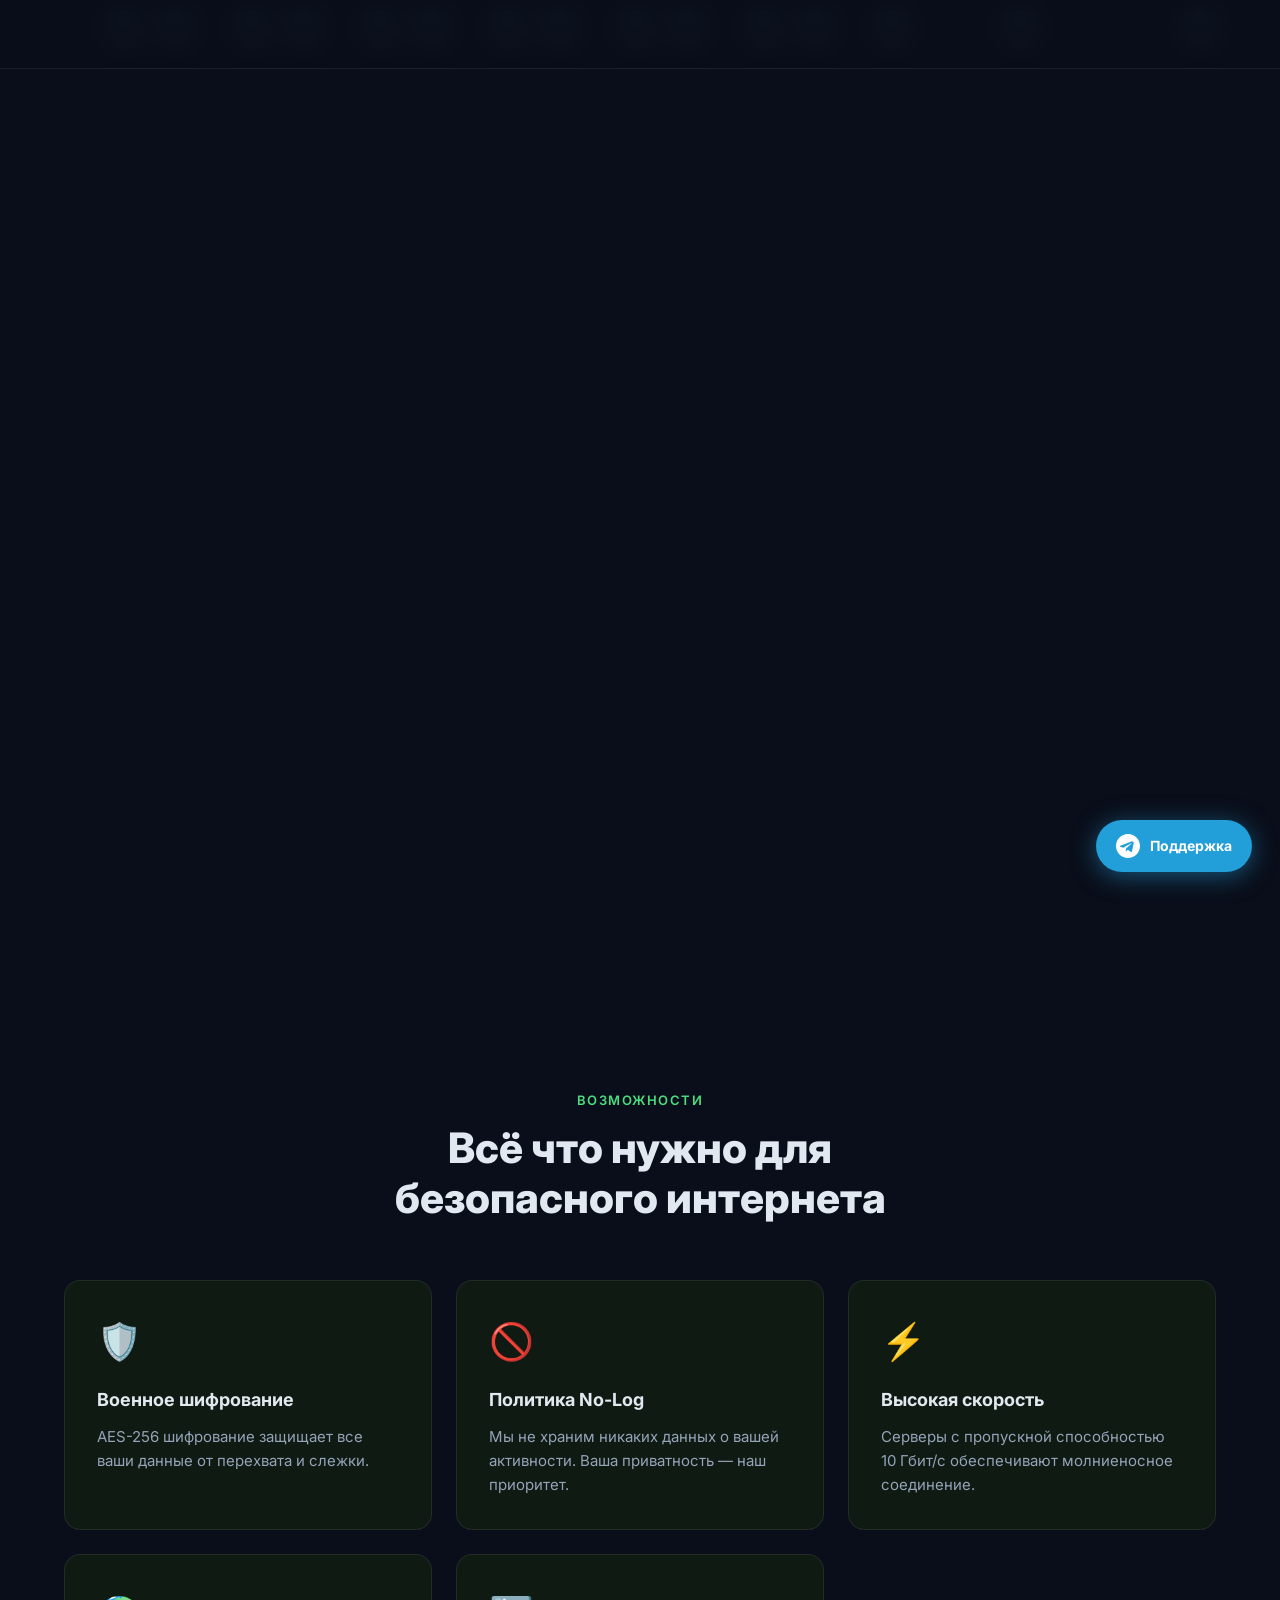
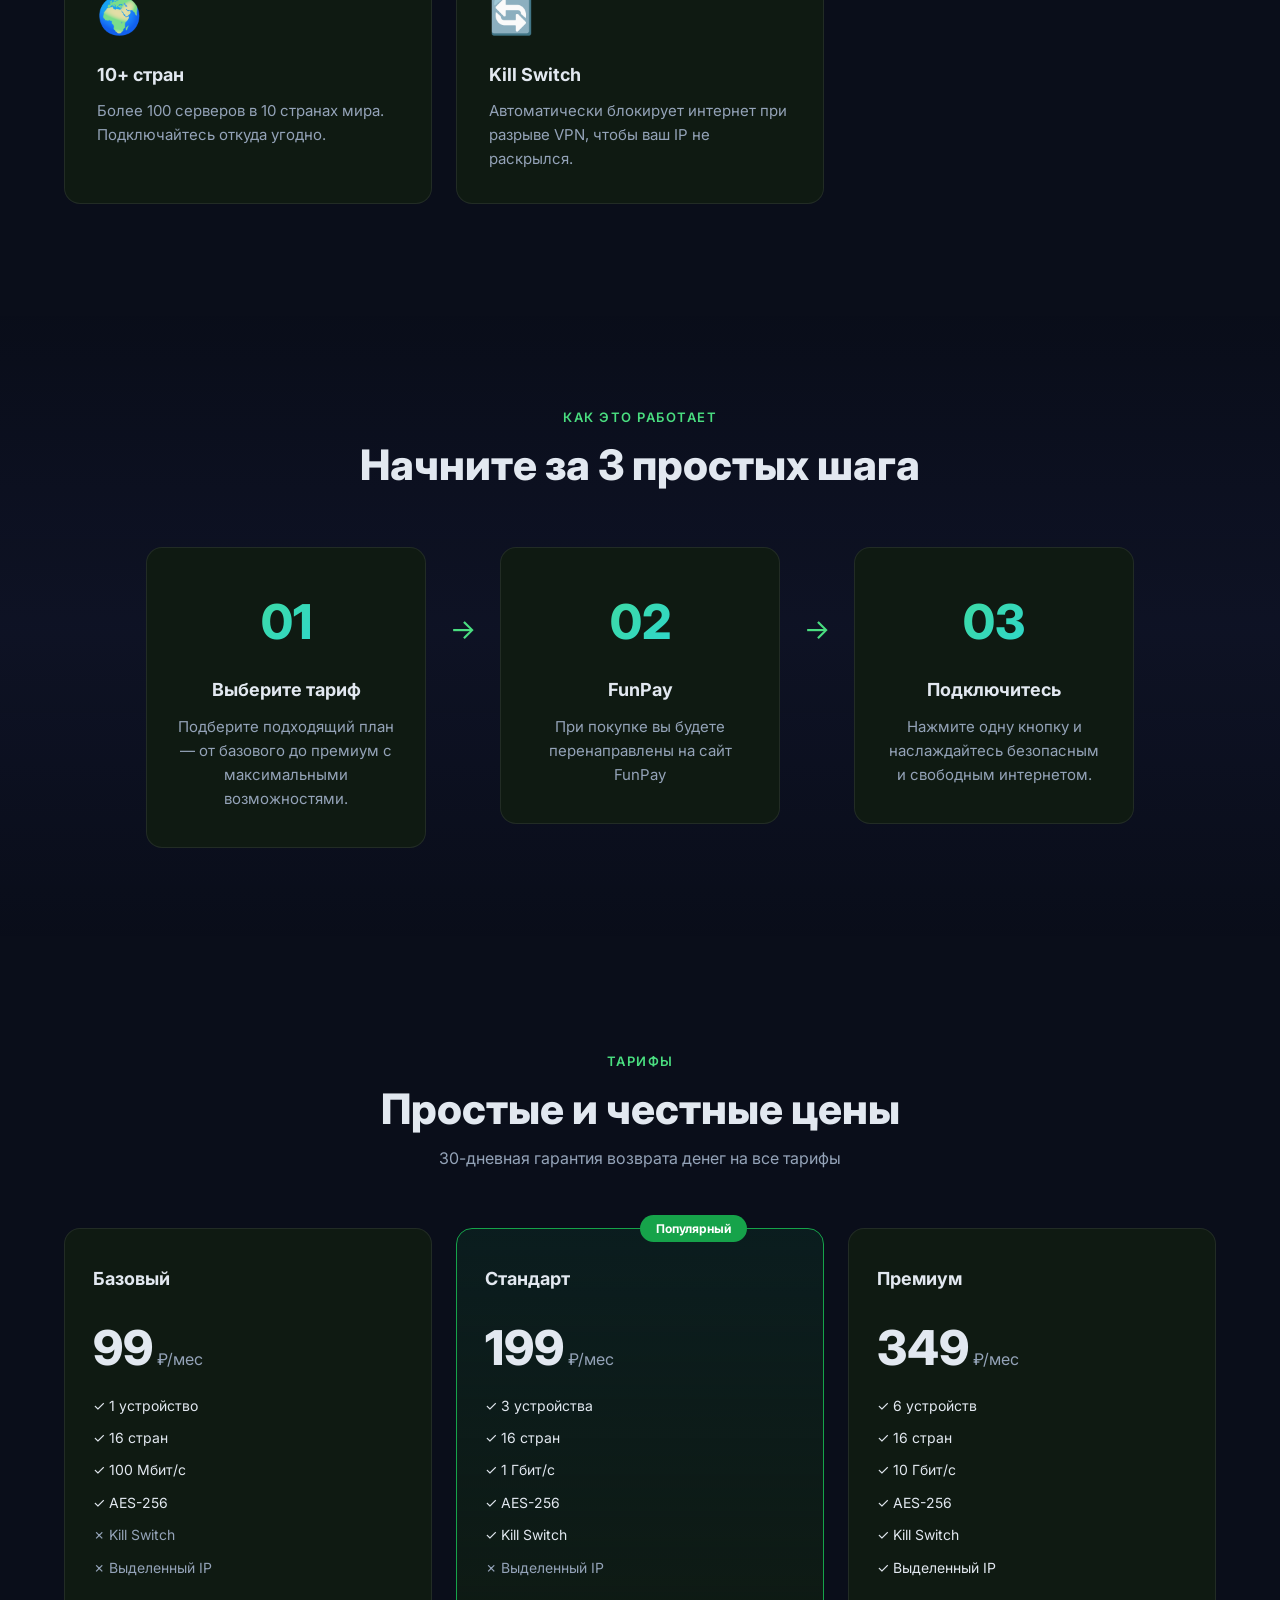
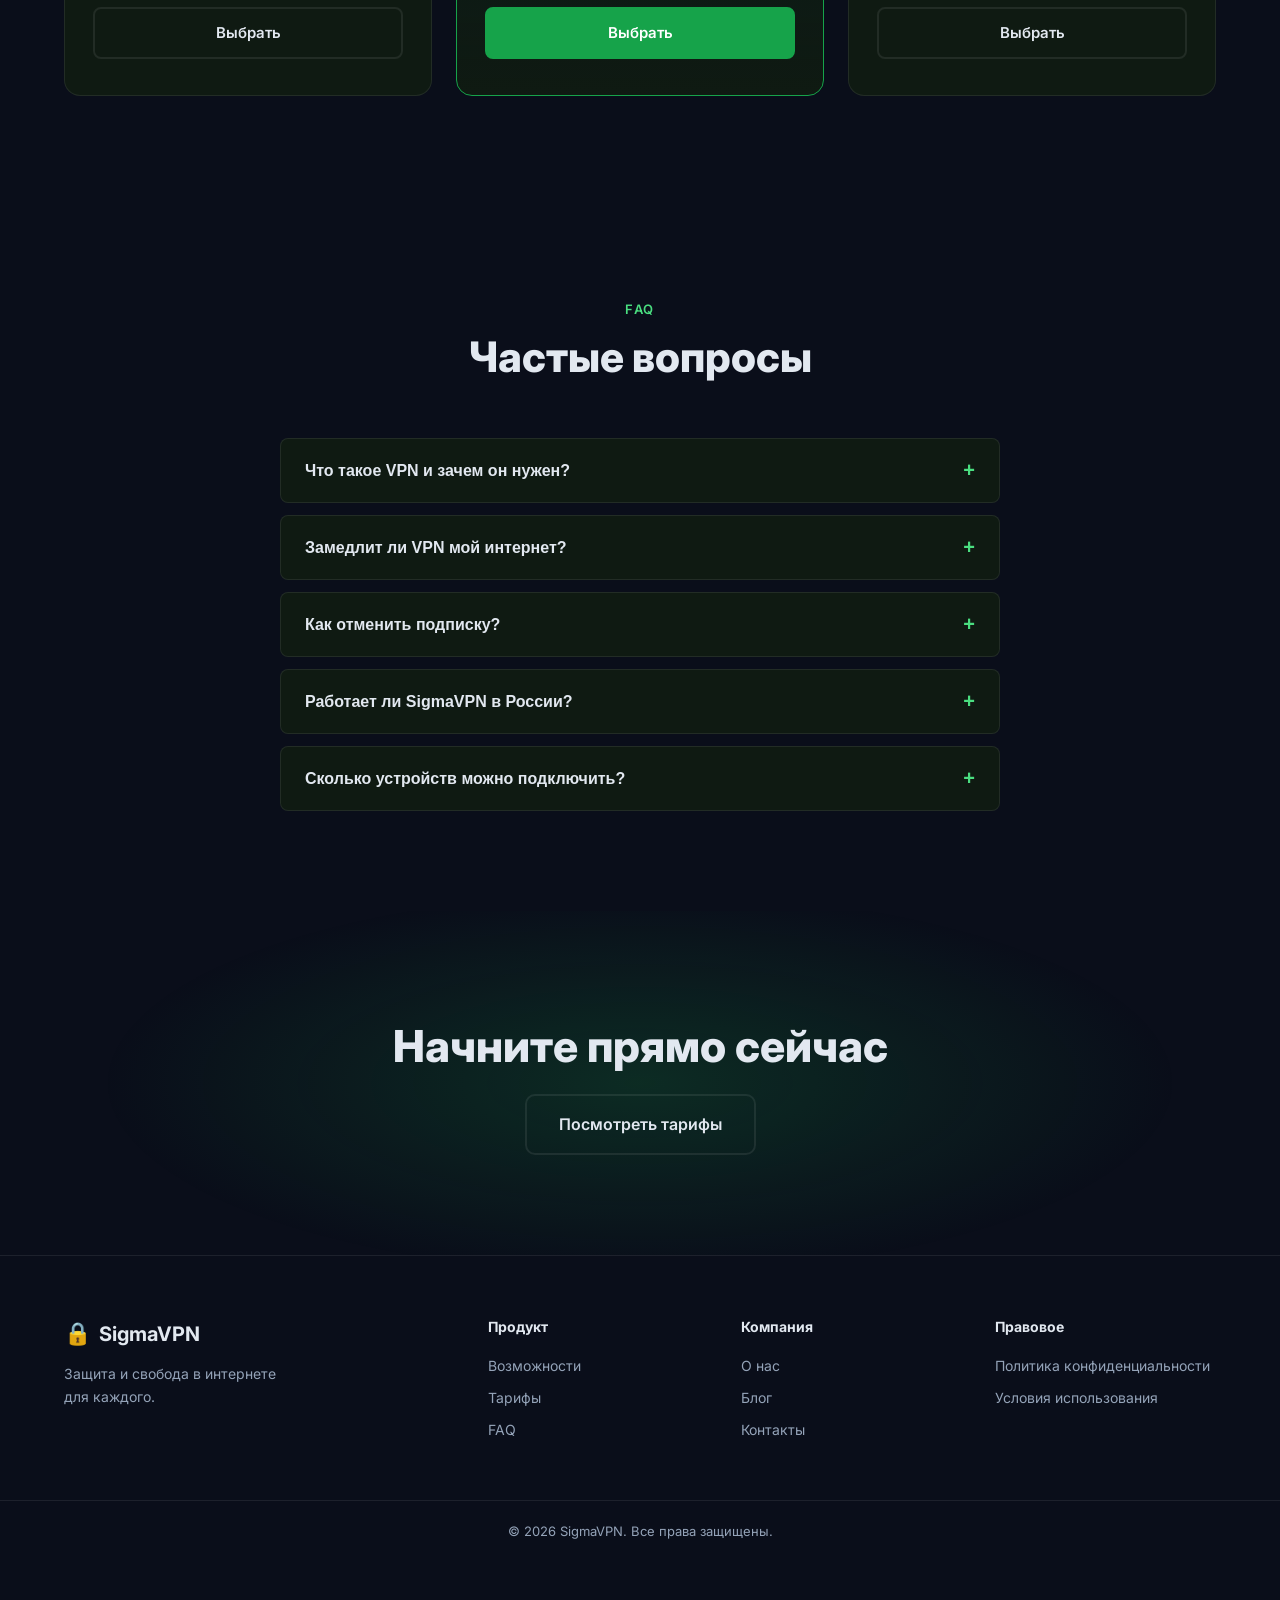
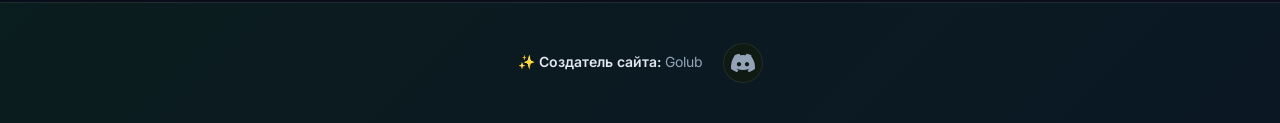
==== index.html @ 8037a734 "Initial commit with all files" ====
<!DOCTYPE html>
<html lang="ru">
<head>
  <meta charset="UTF-8" />
  <meta name="viewport" content="width=device-width, initial-scale=1.0" />
  <title>SigmaVPN — Защита и свобода в интернете</title>
  <link rel="stylesheet" href="style.css" />
  <link rel="preconnect" href="https://fonts.googleapis.com" />
  <link href="https://fonts.googleapis.com/css2?family=Inter:wght@400;500;600;700;800&display=swap" rel="stylesheet" />
</head>
<body>

  <!-- LOADING SCREEN -->
  <div class="loading-screen" id="loadingScreen">
    <div class="loading-container">
      <div class="loading-logo">🔒</div>
      <h1 class="loading-title">SigmaVPN</h1>
      <div class="loading-bar">
        <div class="loading-progress"></div>
      </div>
      <p class="loading-text">Загрузка...</p>
    </div>
  </div>

  <!-- ANIMATED SHIELD BACKGROUND -->
  <div class="shields-container">
    <div class="shield">🛡️</div>
    <div class="shield">🛡️</div>
    <div class="shield">🛡️</div>
    <div class="shield">🛡️</div>
    <div class="shield">🛡️</div>
    <div class="shield">🛡️</div>
    <div class="shield">🛡️</div>
    <div class="shield">🛡️</div>
    <div class="shield">🛡️</div>
    <div class="shield">🛡️</div>
    <div class="shield">🛡️</div>
    <div class="shield">🛡️</div>
    <div class="shield">🛡️</div>
    <div class="shield">🛡️</div>
    <div class="shield">🛡️</div>
  </div>

  <!-- HEADER -->
  <header class="header">
    <div class="container header__inner">
      <a href="index.html" class="logo">
        <span class="logo__icon">🔒</span>
        <span class="logo__text">SigmaVPN</span>
      </a>
      <nav class="nav">
        <a href="#features">Возможности</a>
        <a href="#pricing">Тарифы</a>
        <a href="#faq">FAQ</a>
      </nav>
      <div class="header__actions">
      </div>
      <button class="burger" id="burger" aria-label="Меню">
        <span></span><span></span><span></span>
      </button>
    </div>
    <div class="mobile-menu" id="mobileMenu">
      <a href="#features">Возможности</a>
      <a href="#pricing">Тарифы</a>
      <a href="#faq">FAQ</a>
    </div>
  </header>

  <!-- HERO -->
  <section class="hero">
    <div class="container hero__inner">
      <div class="hero__content">
        <div class="hero__badge">⚡ Скорость до 10 Гбит/с</div>
        <h1 class="hero__title">Полная свобода<br/>и <span class="gradient-text">анонимность</span><br/>в интернете<br/>и обход белых списков</h1>
        <p class="hero__desc">Защитите своё соединение, обходите блокировки и сохраняйте конфиденциальность с SigmaVPN. Без логов. Без ограничений.</p>
        <div class="hero__actions">
          <a href="pricing.html" class="btn btn--primary btn--lg">Начать за 99 ₽/мес</a>
          <a href="#features" class="btn btn--outline btn--lg">Узнать больше</a>
        </div>
        <div class="hero__trust">
          <div class="trust-item"><span class="trust-num">1000+</span><span class="trust-label">Пользователей</span></div>
          <div class="trust-divider"></div>
          <div class="trust-item"><span class="trust-num">10+</span><span class="trust-label">Стран</span></div>
          <div class="trust-divider"></div>
          <div class="trust-item"><span class="trust-num">99.9%</span><span class="trust-label">Uptime</span></div>
        </div>
      </div>
      <div class="hero__visual">
        <div class="globe-wrap">
          <div class="globe">
            <div class="globe__ring globe__ring--1"></div>
            <div class="globe__ring globe__ring--2"></div>
            <div class="globe__ring globe__ring--3"></div>
            <div class="globe__core">
              <span>🌍</span>
            </div>
            <div class="globe__dot" style="--a:20deg;--r:120px">🇩🇪</div>
            <div class="globe__dot" style="--a:80deg;--r:130px">🇺🇸</div>
            <div class="globe__dot" style="--a:150deg;--r:115px">🇯🇵</div>
            <div class="globe__dot" style="--a:230deg;--r:125px">🇬🇧</div>
            <div class="globe__dot" style="--a:300deg;--r:118px">🇳🇱</div>
          </div>
        </div>
      </div>
    </div>
  </section>

  <!-- FEATURES -->
  <section class="features" id="features">
    <div class="container">
      <div class="section-header">
        <p class="section-tag">Возможности</p>
        <h2 class="section-title">Всё что нужно для<br/>безопасного интернета</h2>
      </div>
      <div class="features__grid">
        <div class="feature-card">
          <div class="feature-card__icon">🛡️</div>
          <h3>Военное шифрование</h3>
          <p>AES-256 шифрование защищает все ваши данные от перехвата и слежки.</p>
        </div>
        <div class="feature-card">
          <div class="feature-card__icon">🚫</div>
          <h3>Политика No-Log</h3>
          <p>Мы не храним никаких данных о вашей активности. Ваша приватность — наш приоритет.</p>
        </div>
        <div class="feature-card">
          <div class="feature-card__icon">⚡</div>
          <h3>Высокая скорость</h3>
          <p>Серверы с пропускной способностью 10 Гбит/с обеспечивают молниеносное соединение.</p>
        </div>
        <div class="feature-card">
          <div class="feature-card__icon">🌍</div>
          <h3>10+ стран</h3>
          <p>Более 100 серверов в 10 странах мира. Подключайтесь откуда угодно.</p>
        </div>
        <div class="feature-card">
          <div class="feature-card__icon">🔄</div>
          <h3>Kill Switch</h3>
          <p>Автоматически блокирует интернет при разрыве VPN, чтобы ваш IP не раскрылся.</p>
        </div>
      </div>
    </div>
  </section>

  <!-- HOW IT WORKS -->
  <section class="how">
    <div class="container">
      <div class="section-header">
        <p class="section-tag">Как это работает</p>
        <h2 class="section-title">Начните за 3 простых шага</h2>
      </div>
      <div class="how__steps">
        <div class="how__step">
          <div class="how__step-num">01</div>
          <h3>Выберите тариф</h3>
          <p>Подберите подходящий план — от базового до премиум с максимальными возможностями.</p>
        </div>
        <div class="how__arrow">→</div>
        <div class="how__step">
          <div class="how__step-num">02</div>
          <h3>FunPay</h3>
          <p>При покупке вы будете перенаправлены на сайт FunPay</p>
        </div>
        <div class="how__arrow">→</div>
        <div class="how__step">
          <div class="how__step-num">03</div>
          <h3>Подключитесь</h3>
          <p>Нажмите одну кнопку и наслаждайтесь безопасным и свободным интернетом.</p>
        </div>
      </div>
    </div>
  </section>

  <!-- PRICING PREVIEW -->
  <section class="pricing-preview" id="pricing">
    <div class="container">
      <div class="section-header">
        <p class="section-tag">Тарифы</p>
        <h2 class="section-title">Простые и честные цены</h2>
        <p class="section-desc">30-дневная гарантия возврата денег на все тарифы</p>
      </div>
      <div class="plans">
        <div class="plan-card">
          <div class="plan-card__name">Базовый</div>
          <div class="plan-card__price"><span class="price-num">99</span><span class="price-cur">₽/мес</span></div>
          <ul class="plan-card__features">
            <li>✓ 1 устройство</li>
            <li>✓ 16 стран</li>
            <li>✓ 100 Мбит/с</li>
            <li>✓ AES-256</li>
            <li class="disabled">✗ Kill Switch</li>
            <li class="disabled">✗ Выделенный IP</li>
          </ul>
          <a href="pricing.html" class="btn btn--outline btn--full">Выбрать</a>
        </div>
        <div class="plan-card plan-card--popular">
          <div class="plan-card__badge">Популярный</div>
          <div class="plan-card__name">Стандарт</div>
          <div class="plan-card__price"><span class="price-num">199</span><span class="price-cur">₽/мес</span></div>
          <ul class="plan-card__features">
            <li>✓ 3 устройства</li>
            <li>✓ 16 стран</li>
            <li>✓ 1 Гбит/с</li>
            <li>✓ AES-256</li>
            <li>✓ Kill Switch</li>
            <li class="disabled">✗ Выделенный IP</li>
          </ul>
          <a href="pricing.html" class="btn btn--primary btn--full">Выбрать</a>
        </div>
        <div class="plan-card">
          <div class="plan-card__name">Премиум</div>
          <div class="plan-card__price"><span class="price-num">349</span><span class="price-cur">₽/мес</span></div>
          <ul class="plan-card__features">
            <li>✓ 6 устройств</li>
            <li>✓ 16 стран</li>
            <li>✓ 10 Гбит/с</li>
            <li>✓ AES-256</li>
            <li>✓ Kill Switch</li>
            <li>✓ Выделенный IP</li>
          </ul>
          <a href="pricing.html" class="btn btn--outline btn--full">Выбрать</a>
        </div>
      </div>
    </div>
  </section>

  <!-- FAQ -->
  <section class="faq" id="faq">
    <div class="container">
      <div class="section-header">
        <p class="section-tag">FAQ</p>
        <h2 class="section-title">Частые вопросы</h2>
      </div>
      <div class="faq__list">
        <div class="faq__item">
          <button class="faq__q">Что такое VPN и зачем он нужен? <span>+</span></button>
          <div class="faq__a">VPN (Virtual Private Network) шифрует ваш интернет-трафик и скрывает реальный IP-адрес, обеспечивая анонимность и защиту от слежки, а также позволяет обходить географические блокировки.</div>
        </div>
        <div class="faq__item">
          <button class="faq__q">Замедлит ли VPN мой интернет? <span>+</span></button>
          <div class="faq__a">Незначительно. Наши серверы оптимизированы для минимальной задержки. В большинстве случаев вы не заметите разницы, а в некоторых случаях скорость даже увеличивается.</div>
        </div>
        <div class="faq__item">
          <button class="faq__q">Как отменить подписку? <span>+</span></button>
          <div class="faq__a">Вы можете отменить подписку в любой момент в личном кабинете. Если вы не довольны сервисом в первые 30 дней — вернём деньги без вопросов.</div>
        </div>
        <div class="faq__item">
          <button class="faq__q">Работает ли SigmaVPN в России? <span>+</span></button>
          <div class="faq__a">Да, SigmaVPN использует технологию обфускации трафика, которая позволяет работать даже в странах с жёсткой интернет-цензурой.</div>
        </div>
        <div class="faq__item">
          <button class="faq__q">Сколько устройств можно подключить? <span>+</span></button>
          <div class="faq__a">В зависимости от тарифа: Базовый — 1 устройство, Стандарт — 3 устройства, Премиум — 6 устройств одновременно.</div>
        </div>
      </div>
    </div>
  </section>

  <!-- CTA -->
  <section class="cta">
    <div class="container cta__inner">
      <h2>Начните прямо сейчас</h2>
      <div class="cta__btns">
        <a href="pricing.html" class="btn btn--outline btn--lg">Посмотреть тарифы</a>
      </div>
    </div>
  </section>

  <!-- FOOTER -->
  <footer class="footer">
    <div class="container footer__inner">
      <div class="footer__brand">
        <a href="index.html" class="logo">
          <span class="logo__icon">🔒</span>
          <span class="logo__text">SigmaVPN</span>
        </a>
        <p>Защита и свобода в интернете для каждого.</p>
      </div>
      <div class="footer__links">
        <div class="footer__col">
          <h4>Продукт</h4>
          <a href="#features">Возможности</a>
          <a href="pricing.html">Тарифы</a>
          <a href="#faq">FAQ</a>
        </div>
        <div class="footer__col">
          <h4>Компания</h4>
          <a href="#">О нас</a>
          <a href="#">Блог</a>
          <a href="https://t.me/slogg12" target="_blank">Контакты</a>
        </div>
        <div class="footer__col">
          <h4>Правовое</h4>
          <a href="privacy-policy.html">Политика конфиденциальности</a>
          <a href="terms-of-service.html">Условия использования</a>
        </div>
      </div>
    </div>
    <div class="footer__bottom">
      <div class="container">
        <p>© 2026 SigmaVPN. Все права защищены.</p>
      </div>
    </div>
  </footer>

  <!-- CREATOR SECTION -->
  <section class="creator-section">
    <div class="container">
      <div class="creator-content">
        <div class="creator-text">
          <strong>✨ Создатель сайта:</strong> Golub
        </div>
        <div class="creator-links">
          <button id="discordProfileBtn" class="creator-link discord" title="Профиль Discord">
            <svg width="24" height="24" viewBox="0 0 24 24" fill="currentColor" xmlns="http://www.w3.org/2000/svg">
              <path d="M20.317 4.37a19.791 19.791 0 0 0-4.885-1.515.074.074 0 0 0-.079.037c-.211.375-.444.864-.607 1.25a18.27 18.27 0 0 0-5.487 0c-.163-.386-.395-.875-.607-1.25a.077.077 0 0 0-.079-.037A19.736 19.736 0 0 0 3.677 4.37a.07.07 0 0 0-.032.027C.533 9.046-.32 13.58.099 18.057a.082.082 0 0 0 .031.056 19.9 19.9 0 0 0 5.993 3.03.078.078 0 0 0 .084-.028c.462-.63.873-1.295 1.226-1.994a.076.076 0 0 0-.042-.106 13.107 13.107 0 0 1-1.872-.892.077.077 0 0 1-.008-.128 10.2 10.2 0 0 0 .372-.294.075.075 0 0 1 .078-.01c3.928 1.793 8.18 1.793 12.062 0a.075.075 0 0 1 .079.009c.12.098.246.198.373.295a.077.077 0 0 1-.006.127 12.299 12.299 0 0 1-1.873.892.076.076 0 0 0-.041.107c.359.698.77 1.364 1.225 1.994a.076.076 0 0 0 .084.028 19.839 19.839 0 0 0 6.002-3.03.077.077 0 0 0 .032-.054c.5-4.718-.838-8.812-3.549-12.54a.06.06 0 0 0-.031-.028zM8.02 15.33c-1.183 0-2.157-.965-2.157-2.156 0-1.193.964-2.157 2.157-2.157 1.193 0 2.156.964 2.156 2.157 0 1.19-.963 2.156-2.156 2.156zm7.975 0c-1.183 0-2.157-.965-2.157-2.156 0-1.193.964-2.157 2.157-2.157 1.193 0 2.156.964 2.156 2.157 0 1.19-.963 2.156-2.156 2.156z"/>
            </svg>
          </button>
          
          <!-- Discord Profile Modal -->
          <div id="discordProfileModal" class="discord-modal" style="display: none;">
            <div class="discord-modal__content">
              <div class="discord-profile">
                <div class="discord-profile__avatar">
                <img src="https://cdn.discordapp.com/avatars/854478280210776064/a_1234567890abcdef1234567890abcdef.gif" alt="Профиль Golub" class="discord-profile__avatar-img" onerror="this.src='data:image/svg+xml,%3Csvg xmlns=%22http://www.w3.org/2000/svg%22 viewBox=%220 0 200 200%22%3E%3Ccircle cx=%22100%22 cy=%22100%22 r=%22100%22 fill=%22%23333%22/%3E%3Ccircle cx=%22100%22 cy=%2270%22 r=%2235%22 fill=%22%23666%22/%3E%3Cellipse cx=%22100%22 cy=%22140%22 rx=%2250%22 ry=%2245%22 fill=%22%23666%22/%3E%3C/svg%3E'">
              </div>
                <div class="discord-profile__info">
                  <h3>Golub</h3>
                  <p class="discord-profile__username">haisewhy</p>
                  <p class="discord-profile__bio">Разработка сайтов, ботов и тд в лс</p>
                </div>
              </div>
              <div class="discord-profile__actions">
                <a href="https://discord.com/users/854478280210776064" target="_blank" rel="noopener" class="btn btn--primary btn--full">Открыть профиль</a>
              </div>
            </div>
          </div>
        </div>
      </div>
    </div>
  </section>

  <script src="main.js"></script>
  <!-- TELEGRAM SUPPORT BUTTON -->
  <a href="https://t.me/slogg12" target="_blank" rel="noopener" class="tg-support" aria-label="Техподдержка в Telegram">
    <svg width="24" height="24" viewBox="0 0 24 24" fill="none" xmlns="http://www.w3.org/2000/svg"><path d="M12 0C5.373 0 0 5.373 0 12s5.373 12 12 12 12-5.373 12-12S18.627 0 12 0zm5.894 8.221-1.97 9.28c-.145.658-.537.818-1.084.508l-3-2.21-1.447 1.394c-.16.16-.295.295-.605.295l.213-3.053 5.56-5.023c.242-.213-.054-.333-.373-.12L7.17 13.667l-2.95-.924c-.64-.203-.658-.64.136-.954l11.57-4.461c.537-.194 1.006.131.968.893z" fill="white"/></svg>
    <span>Поддержка</span>
  </a>

</body>
</html>
---- style.css ----
﻿/* ===== RESET & BASE ===== */
*, *::before, *::after { box-sizing: border-box; margin: 0; padding: 0; }
html { scroll-behavior: smooth; }
body {
  font-family: 'Inter', sans-serif;
  background: #0a0e1a;
  color: #e2e8f0;
  line-height: 1.6;
  overflow-x: hidden;
  position: relative;
}

body::before {
  content: '';
  position: fixed;
  top: 0;
  left: 0;
  width: 100%;
  height: 100%;
  pointer-events: none;
  z-index: 0;
}
a { text-decoration: none; color: inherit; }
ul { list-style: none; }
img { max-width: 100%; }

/* ===== KEY ANIMATION ===== */
@keyframes keys-float {
  0% {
    transform: translateY(100vh) rotate(0deg);
    opacity: 0;
  }
  5% {
    opacity: 0.8;
  }
  95% {
    opacity: 0.8;
  }
  100% {
    transform: translateY(-100vh) rotate(360deg);
    opacity: 0;
  }
}

/* ===== VARIABLES ===== */
:root {
  --primary: #16a34a;
  --primary-dark: #15803d;
  --primary-light: #4ade80;
  --accent: #22d3ee;
  --bg: #080f0a;
  --bg-card: #0f1a12;
  --bg-card2: #162019;
  --border: rgba(255,255,255,0.08);
  --text: #e2e8f0;
  --text-muted: #94a3b8;
  --radius: 16px;
  --radius-sm: 8px;
  --shadow: 0 4px 32px rgba(22,163,74,0.2);
}

/* ===== CONTAINER ===== */
.container { max-width: 1200px; margin: 0 auto; padding: 0 24px; position: relative; z-index: 1; }

/* ===== GRADIENT TEXT ===== */
.gradient-text {
  background: linear-gradient(135deg, var(--primary-light), var(--accent));
  -webkit-background-clip: text;
  -webkit-text-fill-color: transparent;
  background-clip: text;
}

/* ===== BUTTONS ===== */
.btn {
  display: inline-flex; align-items: center; justify-content: center;
  padding: 12px 24px; border-radius: var(--radius-sm);
  font-size: 15px; font-weight: 600; cursor: pointer;
  border: 2px solid transparent; transition: all 0.2s ease;
  white-space: nowrap;
}
.btn--primary {
  background: var(--primary); color: #fff;
  border-color: var(--primary);
}
.btn--primary:hover { background: var(--primary-dark); border-color: var(--primary-dark); transform: translateY(-1px); box-shadow: 0 8px 24px rgba(22,163,74,0.4); }
.btn--outline {
  background: transparent; color: var(--text);
  border-color: var(--border);
}
.btn--outline:hover { border-color: var(--primary); color: var(--primary); }
.btn--ghost { background: transparent; color: var(--text-muted); border-color: transparent; }
.btn--ghost:hover { color: var(--text); }
.btn--lg { padding: 16px 32px; font-size: 16px; border-radius: 10px; }
.btn--full { width: 100%; }
.btn--social {
  width: 100%; background: var(--bg-card2); border-color: var(--border);
  color: var(--text); gap: 10px; padding: 12px 20px;
}
.btn--social:hover { border-color: var(--primary); }

/* ===== HEADER ===== */
.header {
  position: sticky; top: 0; z-index: 101;
  background: rgba(10,14,26,0.85);
  backdrop-filter: blur(16px);
  border-bottom: 1px solid var(--border);
}
.header__inner {
  display: flex; align-items: center; gap: 32px;
  height: 68px;
}
.logo { display: flex; align-items: center; gap: 8px; font-weight: 700; font-size: 20px; }
.logo__icon { font-size: 22px; }
.nav { display: flex; gap: 28px; margin-left: auto; }
.nav a { color: var(--text-muted); font-size: 15px; font-weight: 500; transition: color 0.2s; }
.nav a:hover, .nav a.active { color: var(--text); }
.header__actions { display: flex; gap: 10px; }
.burger { display: none; flex-direction: column; gap: 5px; background: none; border: none; cursor: pointer; padding: 4px; }
.burger span { display: block; width: 22px; height: 2px; background: var(--text); border-radius: 2px; transition: all 0.3s; }
.mobile-menu {
  display: none; flex-direction: column; gap: 16px;
  padding: 20px 24px; border-top: 1px solid var(--border);
  background: var(--bg);
}
.mobile-menu.open { display: flex; }
.mobile-menu a { color: var(--text-muted); font-weight: 500; }

/* ===== HERO ===== */
.hero {
  padding: 100px 0 80px;
  background: radial-gradient(ellipse 80% 60% at 50% 0%, rgba(22,163,74,0.15) 0%, transparent 70%);
}
.hero__inner {
  display: grid; grid-template-columns: 1fr 1fr;
  gap: 60px; align-items: center;
}
.hero__badge {
  display: inline-flex; align-items: center; gap: 8px;
  background: rgba(22,163,74,0.15); border: 1px solid rgba(22,163,74,0.3);
  color: var(--primary-light); padding: 6px 14px; border-radius: 100px;
  font-size: 13px; font-weight: 600; margin-bottom: 24px;
}
.hero__title { 
  font-size: clamp(36px, 5vw, 58px); 
  font-weight: 800; 
  line-height: 1.1; 
  margin-bottom: 20px;
  background: #0a0a0a;
  color: #e2e8f0;
  padding: 24px 32px;
  border-radius: 16px;
  border: 3px solid var(--primary);
  box-shadow: 0 0 30px rgba(22, 163, 74, 0.3), inset 0 0 20px rgba(22, 163, 74, 0.1);
}
.hero__desc { font-size: 17px; color: var(--text-muted); max-width: 480px; margin-bottom: 36px; }
.hero__actions { display: flex; gap: 14px; flex-wrap: wrap; margin-bottom: 48px; }
.hero__trust { display: flex; align-items: center; gap: 24px; }
.trust-item { display: flex; flex-direction: column; }
.trust-num { font-size: 24px; font-weight: 800; color: var(--text); }
.trust-label { font-size: 13px; color: var(--text-muted); }
.trust-divider { width: 1px; height: 40px; background: var(--border); }

/* ===== GLOBE ===== */
.hero__visual { display: flex; justify-content: center; align-items: center; }
.globe-wrap { position: relative; width: 340px; height: 340px; }
.globe {
  position: relative; width: 100%; height: 100%;
  display: flex; align-items: center; justify-content: center;
}
.globe__ring {
  position: absolute; border-radius: 50%;
  border: 1px solid rgba(99,102,241,0.25);
  animation: spin 20s linear infinite;
}
.globe__ring--1 { width: 200px; height: 200px; animation-duration: 15s; }
.globe__ring--2 { width: 280px; height: 280px; animation-duration: 25s; animation-direction: reverse; }
.globe__ring--3 { width: 340px; height: 340px; animation-duration: 35s; border-color: rgba(34,211,238,0.15); }
.globe__core {
  width: 100px; height: 100px; border-radius: 50%;
  background: radial-gradient(circle, rgba(22,163,74,0.4), rgba(22,163,74,0.1));
  border: 2px solid rgba(22,163,74,0.5);
  display: flex; align-items: center; justify-content: center;
  font-size: 40px; z-index: 2;
  box-shadow: 0 0 40px rgba(22,163,74,0.3);
}
.globe__dot {
  position: absolute;
  transform: rotate(var(--a)) translateX(var(--r)) rotate(calc(-1 * var(--a)));
  font-size: 20px; z-index: 3;
  filter: drop-shadow(0 0 6px rgba(22,163,74,0.6));
}
@keyframes spin { from { transform: rotate(0deg); } to { transform: rotate(360deg); } }

/* ===== SECTION COMMON ===== */
.section-header { text-align: center; margin-bottom: 56px; }
.section-tag {
  display: inline-block; color: var(--primary-light);
  font-size: 13px; font-weight: 600; text-transform: uppercase;
  letter-spacing: 1.5px; margin-bottom: 12px;
}
.section-title { font-size: clamp(28px, 4vw, 42px); font-weight: 800; line-height: 1.2; }
.section-desc { color: var(--text-muted); margin-top: 12px; font-size: 16px; }

/* ===== FEATURES ===== */
.features { padding: 100px 0; }
.features__grid {
  display: grid; grid-template-columns: repeat(3, 1fr); gap: 24px;
}
.feature-card {
  background: var(--bg-card); border: 1px solid var(--border);
  border-radius: var(--radius); padding: 32px;
  transition: all 0.3s ease;
}
.feature-card:hover {
  border-color: rgba(22,163,74,0.4);
  transform: translateY(-4px);
  box-shadow: var(--shadow);
}
.feature-card__icon { font-size: 36px; margin-bottom: 16px; }
.feature-card h3 { font-size: 18px; font-weight: 700; margin-bottom: 10px; }
.feature-card p { color: var(--text-muted); font-size: 15px; }

/* ===== HOW IT WORKS ===== */
.how {
  padding: 100px 0;
  background: linear-gradient(180deg, transparent, rgba(99,102,241,0.05), transparent);
}
.how__steps {
  display: flex; align-items: flex-start; gap: 24px;
  justify-content: center;
}
.how__step {
  flex: 1; max-width: 280px; text-align: center;
  background: var(--bg-card); border: 1px solid var(--border);
  border-radius: var(--radius); padding: 36px 28px;
}
.how__step-num {
  font-size: 48px; font-weight: 800;
  background: linear-gradient(135deg, var(--primary-light), var(--accent));
  -webkit-background-clip: text; -webkit-text-fill-color: transparent;
  background-clip: text; margin-bottom: 16px;
}
.how__step h3 { font-size: 18px; font-weight: 700; margin-bottom: 10px; }
.how__step p { color: var(--text-muted); font-size: 15px; }
.how__arrow { font-size: 28px; color: var(--primary-light); margin-top: 60px; flex-shrink: 0; }

/* ===== PRICING ===== */
.pricing-preview { padding: 100px 0; }
.pricing-page { padding: 60px 0 100px; }
.plans {
  display: grid; grid-template-columns: repeat(3, 1fr);
  gap: 24px; align-items: start;
}
.plans--full { margin-bottom: 80px; }
.plan-card {
  background: var(--bg-card); border: 1px solid var(--border);
  border-radius: var(--radius); padding: 36px 28px;
  position: relative; transition: all 0.3s;
}
.plan-card:hover { border-color: rgba(22,163,74,0.4); transform: translateY(-4px); }
.plan-card--popular {
  border-color: var(--primary);
  background: linear-gradient(180deg, rgba(22,163,74,0.1), var(--bg-card));
  transform: scale(1.03);
}
.plan-card--popular:hover { transform: scale(1.03) translateY(-4px); }
.plan-card__badge {
  position: absolute; top: -14px; left: 50%; transform: translateX(-50%);
  background: var(--primary); color: #fff;
  padding: 4px 16px; border-radius: 100px; font-size: 12px; font-weight: 700;
  white-space: nowrap;
}
.plan-card__name { font-size: 18px; font-weight: 700; margin-bottom: 16px; }
.plan-card__price { display: flex; align-items: baseline; gap: 4px; margin-bottom: 8px; }
.price-num { font-size: 48px; font-weight: 800; }
.price-cur { font-size: 16px; color: var(--text-muted); }
.plan-card__billing-note { font-size: 13px; color: var(--text-muted); margin-bottom: 24px; }
.plan-card__features { display: flex; flex-direction: column; gap: 10px; margin-bottom: 28px; }
.plan-card__features li { font-size: 14px; color: var(--text); }
.plan-card__features li.disabled { color: var(--text-muted); }

/* ===== FAQ ===== */
.faq { padding: 100px 0; }
.faq__list { max-width: 720px; margin: 0 auto; display: flex; flex-direction: column; gap: 12px; }
.faq__item {
  background: var(--bg-card); border: 1px solid var(--border);
  border-radius: var(--radius-sm); overflow: hidden;
}
.faq__q {
  width: 100%; background: none; border: none; color: var(--text);
  font-size: 16px; font-weight: 600; padding: 20px 24px;
  display: flex; justify-content: space-between; align-items: center;
  cursor: pointer; text-align: left; gap: 16px;
}
.faq__q span { font-size: 20px; color: var(--primary-light); flex-shrink: 0; transition: transform 0.3s; }
.faq__item.open .faq__q span { transform: rotate(45deg); }
.faq__a {
  max-height: 0; overflow: hidden;
  padding: 0 24px; color: var(--text-muted); font-size: 15px;
  transition: max-height 0.3s ease, padding 0.3s ease;
}
.faq__item.open .faq__a { max-height: 200px; padding: 0 24px 20px; }

/* ===== CTA ===== */
.cta {
  padding: 100px 0;
  background: radial-gradient(ellipse 60% 80% at 50% 50%, rgba(22,163,74,0.2) 0%, transparent 70%);
}
.cta__inner { text-align: center; }
.cta h2 { font-size: clamp(28px, 4vw, 44px); font-weight: 800; margin-bottom: 12px; }
.cta p { color: var(--text-muted); font-size: 17px; margin-bottom: 32px; }

/* ===== FOOTER ===== */
.footer { border-top: 1px solid var(--border); padding-top: 60px; }
.footer__inner { display: grid; grid-template-columns: 1fr 2fr; gap: 60px; padding-bottom: 48px; }
.footer__brand p { color: var(--text-muted); font-size: 14px; margin-top: 12px; max-width: 240px; }
.footer__links { display: grid; grid-template-columns: repeat(3, 1fr); gap: 32px; }
.footer__col h4 { font-size: 14px; font-weight: 700; margin-bottom: 16px; color: var(--text); }
.footer__col a { display: block; color: var(--text-muted); font-size: 14px; margin-bottom: 10px; transition: color 0.2s; }
.footer__col a:hover { color: var(--text); }
.footer__bottom { border-top: 1px solid var(--border); padding: 20px 0; }
.footer__bottom p { color: var(--text-muted); font-size: 13px; text-align: center; }

/* ===== PAGE HERO ===== */
.page-hero {
  padding: 80px 0 60px; text-align: center;
  background: radial-gradient(ellipse 60% 80% at 50% 0%, rgba(22,163,74,0.12) 0%, transparent 70%);
}
.page-hero h1 { font-size: clamp(32px, 5vw, 52px); font-weight: 800; margin-bottom: 12px; }
.page-hero p { color: var(--text-muted); font-size: 17px; margin-bottom: 32px; }

/* ===== BILLING TOGGLE ===== */
.billing-toggle { display: inline-flex; align-items: center; gap: 14px; }
.billing-toggle__label { font-size: 15px; font-weight: 600; color: var(--text-muted); }
.billing-toggle__label.active-label { color: var(--text); }
.toggle-switch { position: relative; width: 48px; height: 26px; }
.toggle-switch input { opacity: 0; width: 0; height: 0; }
.toggle-switch__slider {
  position: absolute; inset: 0; background: var(--bg-card2);
  border: 1px solid var(--border); border-radius: 100px; cursor: pointer;
  transition: background 0.3s;
}
.toggle-switch__slider::before {
  content: ''; position: absolute;
  width: 18px; height: 18px; border-radius: 50%;
  background: var(--text-muted); top: 3px; left: 3px;
  transition: transform 0.3s, background 0.3s;
}
.toggle-switch input:checked + .toggle-switch__slider { background: var(--primary); border-color: var(--primary); }
.toggle-switch input:checked + .toggle-switch__slider::before { transform: translateX(22px); background: #fff; }
.badge-save {
  background: rgba(16,185,129,0.2); color: #10b981;
  padding: 2px 8px; border-radius: 100px; font-size: 12px; font-weight: 700;
}

/* ===== COMPARE TABLE ===== */
.compare { margin-top: 20px; }
.compare h2 { font-size: 28px; font-weight: 800; text-align: center; margin-bottom: 32px; }
.compare__table-wrap { overflow-x: auto; }
.compare__table { width: 100%; border-collapse: collapse; }
.compare__table th, .compare__table td {
  padding: 14px 20px; text-align: center;
  border-bottom: 1px solid var(--border); font-size: 14px;
}
.compare__table th { font-weight: 700; color: var(--text-muted); font-size: 13px; text-transform: uppercase; letter-spacing: 0.5px; }
.compare__table td:first-child { text-align: left; color: var(--text-muted); }
.compare__table .highlight { background: rgba(22,163,74,0.06); }
.compare__table th.highlight { color: var(--primary-light); }

/* ===== CHECKOUT ===== */
.checkout-section { padding: 60px 0 100px; }
.checkout { display: grid; grid-template-columns: 1fr 1.4fr; gap: 40px; align-items: start; }
.checkout__summary {
  background: var(--bg-card); border: 1px solid var(--border);
  border-radius: var(--radius); padding: 32px; position: sticky; top: 90px;
}
.checkout__summary h2 { font-size: 20px; font-weight: 700; margin-bottom: 24px; }
.order-plan { display: flex; justify-content: space-between; align-items: center; margin-bottom: 20px; }
.order-plan__name { font-weight: 700; font-size: 18px; }
.order-plan__price { color: var(--primary-light); font-weight: 700; }
.order-features { display: flex; flex-direction: column; gap: 8px; margin-bottom: 24px; padding-bottom: 24px; border-bottom: 1px solid var(--border); }
.order-features li { font-size: 14px; color: var(--text-muted); }
.order-total { display: flex; justify-content: space-between; font-weight: 700; font-size: 18px; margin-bottom: 20px; }
.order-guarantee {
  display: flex; align-items: center; gap: 10px;
  background: rgba(16,185,129,0.1); border: 1px solid rgba(16,185,129,0.2);
  border-radius: var(--radius-sm); padding: 12px 16px; margin-bottom: 20px;
}
.order-guarantee p { font-size: 13px; color: #10b981; }
.order-secure { display: flex; flex-direction: column; gap: 10px; }
.order-secure span { font-size: 13px; color: var(--text-muted); }
.payment-icons { display: flex; gap: 8px; }
.pay-icon {
  background: var(--bg-card2); border: 1px solid var(--border);
  padding: 4px 10px; border-radius: 4px; font-size: 11px; font-weight: 700; color: var(--text-muted);
}

/* ===== CHECKOUT FORM ===== */
.checkout__form {
  background: var(--bg-card); border: 1px solid var(--border);
  border-radius: var(--radius); padding: 36px;
}
.checkout__form h2 { font-size: 22px; font-weight: 700; margin-bottom: 28px; }
.form-group { display: flex; flex-direction: column; gap: 6px; margin-bottom: 18px; }
.form-group label { font-size: 14px; font-weight: 600; color: var(--text); }
.form-group input {
  background: var(--bg-card2); border: 1px solid var(--border);
  border-radius: var(--radius-sm); padding: 12px 16px;
  color: var(--text); font-size: 15px; font-family: inherit;
  transition: border-color 0.2s;
}
.form-group input:focus { outline: none; border-color: var(--primary); }
.form-group input::placeholder { color: var(--text-muted); }
.form-group input.error { border-color: #ef4444; }
.form-error { font-size: 12px; color: #ef4444; min-height: 16px; }
.form-row { display: grid; grid-template-columns: 1fr 1fr; gap: 16px; }
.form-row--between { display: flex; justify-content: space-between; align-items: center; margin-bottom: 20px; }
.form-divider {
  font-size: 13px; font-weight: 700; color: var(--text-muted);
  text-transform: uppercase; letter-spacing: 1px;
  margin: 8px 0 18px; padding-bottom: 12px;
  border-bottom: 1px solid var(--border);
}
.form-check { display: flex; align-items: flex-start; gap: 10px; margin-bottom: 24px; }
.form-check input[type="checkbox"] { margin-top: 3px; accent-color: var(--primary); flex-shrink: 0; }
.form-check label { font-size: 13px; color: var(--text-muted); }
.form-check label a { color: var(--primary-light); }
.link-small { font-size: 13px; color: var(--primary-light); }

/* ===== MODAL ===== */
.modal-overlay {
  position: fixed; inset: 0; background: rgba(0,0,0,0.7);
  display: none; align-items: center; justify-content: center;
  z-index: 1000; backdrop-filter: blur(4px);
}
.modal-overlay.open { display: flex; }
.modal {
  background: var(--bg-card); border: 1px solid var(--border);
  border-radius: var(--radius); padding: 48px 40px;
  max-width: 480px; width: 90%; text-align: center;
  animation: modalIn 0.3s ease;
}
@keyframes modalIn { from { opacity: 0; transform: scale(0.9); } to { opacity: 1; transform: scale(1); } }
.modal__icon { font-size: 56px; margin-bottom: 16px; }
.modal h2 { font-size: 28px; font-weight: 800; margin-bottom: 12px; }
.modal p { color: var(--text-muted); margin-bottom: 28px; }
.modal__downloads { display: flex; flex-wrap: wrap; gap: 10px; justify-content: center; margin-bottom: 20px; }

/* ===== AUTH ===== */
.auth-section {
  min-height: calc(100vh - 68px);
  display: flex; align-items: center; justify-content: center;
  padding: 60px 24px;
  background: radial-gradient(ellipse 60% 80% at 50% 30%, rgba(22,163,74,0.12) 0%, transparent 70%);
}
.auth-card {
  background: var(--bg-card); border: 1px solid var(--border);
  border-radius: var(--radius); padding: 48px 40px;
  width: 100%; max-width: 440px;
}
.auth-card__logo { font-size: 48px; text-align: center; margin-bottom: 16px; }
.auth-card h1 { font-size: 26px; font-weight: 800; text-align: center; margin-bottom: 8px; }
.auth-card > p { text-align: center; color: var(--text-muted); font-size: 14px; margin-bottom: 28px; }
.auth-card > p a { color: var(--primary-light); }
.auth-divider {
  text-align: center; position: relative; margin: 24px 0;
  color: var(--text-muted); font-size: 13px;
}
.auth-divider::before, .auth-divider::after {
  content: ''; position: absolute; top: 50%;
  width: calc(50% - 24px); height: 1px; background: var(--border);
}
.auth-divider::before { left: 0; }
.auth-divider::after { right: 0; }
.auth-social { display: flex; flex-direction: column; gap: 10px; }

/* ===== RESPONSIVE ===== */
@media (max-width: 1024px) {
  .features__grid { grid-template-columns: repeat(2, 1fr); }
  .hero__inner { grid-template-columns: 1fr; text-align: center; }
  .hero__desc { margin: 0 auto 36px; }
  .hero__actions { justify-content: center; }
  .hero__trust { justify-content: center; }
  .hero__visual { display: none; }
  .footer__inner { grid-template-columns: 1fr; gap: 40px; }
  .footer__links { grid-template-columns: repeat(2, 1fr); }
}

@media (max-width: 768px) {
  .nav { display: none; }
  .header__actions { display: none; }
  .burger { display: flex; margin-left: auto; }
  .plans { grid-template-columns: 1fr; }
  .plan-card--popular { transform: none; }
  .plan-card--popular:hover { transform: translateY(-4px); }
  .how__steps { flex-direction: column; align-items: center; }
  .how__arrow { transform: rotate(90deg); margin: 0; }
  .features__grid { grid-template-columns: 1fr; }
  .checkout { grid-template-columns: 1fr; }
  .checkout__summary { position: static; }
  .footer__links { grid-template-columns: 1fr; }
  .auth-card { padding: 32px 24px; }
}

@media (max-width: 480px) {
  .hero { padding: 60px 0 60px; }
  .hero__actions { flex-direction: column; }
  .hero__actions .btn { width: 100%; }
  .form-row { grid-template-columns: 1fr; }
  .modal { padding: 32px 24px; }
}

/* ===== REGISTER STEPS ===== */
.reg-steps {
  display: flex; align-items: center; justify-content: center;
  gap: 0; margin: 24px 0 8px;
}
.reg-step {
  width: 32px; height: 32px; border-radius: 50%;
  background: var(--bg-card2); border: 2px solid var(--border);
  display: flex; align-items: center; justify-content: center;
  font-size: 13px; font-weight: 700; color: var(--text-muted);
  transition: all 0.3s; flex-shrink: 0;
}
.reg-step.active {
  background: var(--primary); border-color: var(--primary); color: #fff;
  box-shadow: 0 0 16px rgba(22,163,74,0.5);
}
.reg-step.done {
  background: #10b981; border-color: #10b981; color: #fff;
}
.reg-step.done span::before { content: '✓'; }
.reg-step.done span { font-size: 0; }
.reg-step.done::after { content: '✓'; font-size: 14px; }
.reg-step-line {
  flex: 1; height: 2px; background: var(--border);
  max-width: 60px; transition: background 0.3s;
}
.reg-steps-labels {
  display: flex; justify-content: space-between;
  font-size: 11px; color: var(--text-muted);
  margin-bottom: 24px; padding: 0 4px;
}

/* ===== STEP DESC ===== */
.step-desc { color: var(--text-muted); font-size: 14px; margin-bottom: 20px; text-align: center; }

/* ===== PASSWORD STRENGTH ===== */
.input-wrap { position: relative; }
.input-wrap input { padding-right: 44px; width: 100%; }
.input-eye {
  position: absolute; right: 12px; top: 50%; transform: translateY(-50%);
  background: none; border: none; cursor: pointer; font-size: 16px;
  color: var(--text-muted); padding: 4px; line-height: 1;
}
.input-eye:hover { color: var(--text); }
.password-strength { margin-top: 8px; display: flex; align-items: center; gap: 10px; }
.password-strength__bar {
  flex: 1; height: 4px; background: var(--bg-card2);
  border-radius: 2px; overflow: hidden;
}
.password-strength__fill {
  height: 100%; width: 0; border-radius: 2px;
  transition: width 0.3s, background 0.3s;
}
.password-strength span { font-size: 12px; font-weight: 600; min-width: 60px; }

/* ===== REGISTER PLANS ===== */
.reg-plans { display: flex; flex-direction: column; gap: 10px; }
.reg-plan {
  position: relative; cursor: pointer;
  background: var(--bg-card2); border: 2px solid var(--border);
  border-radius: var(--radius-sm); padding: 14px 16px;
  transition: all 0.2s; display: block;
}
.reg-plan input[type="radio"] { display: none; }
.reg-plan:hover { border-color: rgba(22,163,74,0.4); }
.reg-plan.selected { border-color: var(--primary); background: rgba(22,163,74,0.08); }
.reg-plan--popular { border-color: var(--primary); }
.reg-plan__badge {
  position: absolute; top: -10px; right: 12px;
  background: var(--primary); color: #fff;
  padding: 2px 10px; border-radius: 100px; font-size: 11px; font-weight: 700;
}
.reg-plan__inner { display: flex; align-items: center; justify-content: space-between; gap: 8px; }
.reg-plan__name { font-weight: 700; font-size: 15px; }
.reg-plan__price { font-weight: 800; font-size: 16px; color: var(--primary-light); }
.reg-plan__features { font-size: 12px; color: var(--text-muted); }

/* ===== REG NAV ===== */
.reg-nav { display: flex; gap: 12px; margin-top: 20px; }
.reg-nav .btn { flex: 1; }

/* ===== REG SUCCESS ===== */
.reg-success { text-align: center; padding: 8px 0; }
.reg-success__icon { font-size: 56px; margin-bottom: 16px; }
.reg-success h2 { font-size: 26px; font-weight: 800; margin-bottom: 10px; }
.reg-success p { color: var(--text-muted); font-size: 14px; margin-bottom: 24px; line-height: 1.6; }

/* ===== CTA BUTTONS ===== */
.cta__btns { display: flex; gap: 14px; justify-content: center; flex-wrap: wrap; }


/* ===== TELEGRAM SUPPORT BUTTON ===== */
.tg-support {
  position: fixed;
  bottom: 28px;
  right: 28px;
  z-index: 999;
  display: flex;
  align-items: center;
  gap: 10px;
  background: #229ED9;
  color: #fff;
  font-size: 14px;
  font-weight: 700;
  padding: 14px 20px;
  border-radius: 100px;
  box-shadow: 0 4px 24px rgba(34,158,217,0.5);
  text-decoration: none;
  transition: all 0.25s ease;
  white-space: nowrap;
}
.tg-support:hover {
  background: #1a8bbf;
  transform: translateY(-3px);
  box-shadow: 0 8px 32px rgba(34,158,217,0.6);
}
.tg-support svg { flex-shrink: 0; }

@media (max-width: 480px) {
  .tg-support span { display: none; }
  .tg-support { padding: 14px; border-radius: 50%; }
}

/* ===== CREATOR SECTION ===== */
.creator-section {
  background: linear-gradient(135deg, rgba(22,163,74,0.1), rgba(34,211,238,0.05));
  border-top: 1px solid var(--border);
  padding: 40px 0;
  margin-top: 40px;
}

.creator-content {
  display: flex;
  align-items: center;
  justify-content: center;
  gap: 20px;
  flex-wrap: wrap;
}

.creator-text {
  font-size: 14px;
  color: var(--text-muted);
  text-align: center;
}

.creator-text strong {
  color: var(--text);
  font-weight: 600;
}

.creator-links {
  display: flex;
  gap: 16px;
  align-items: center;
}

.creator-link {
  display: inline-flex;
  align-items: center;
  justify-content: center;
  width: 40px;
  height: 40px;
  border-radius: 50%;
  background: var(--bg-card);
  border: 1px solid var(--border);
  color: var(--text-muted);
  transition: all 0.3s ease;
  text-decoration: none;
  font-size: 20px;
}

.creator-link:hover {
  color: var(--text);
  border-color: var(--primary);
  transform: translateY(-2px);
}

.creator-link.discord {
  animation: discord-glow 2s ease-in-out infinite;
}

.creator-link.discord:hover {
  animation: discord-glow-hover 0.3s ease-in-out forwards;
}

@keyframes discord-glow {
  0%, 100% {
    box-shadow: 0 0 10px rgba(88,101,242,0.3);
  }
  50% {
    box-shadow: 0 0 20px rgba(88,101,242,0.6);
  }
}

@keyframes discord-glow-hover {
  0% {
    box-shadow: 0 0 10px rgba(88,101,242,0.3);
  }
  100% {
    box-shadow: 0 0 30px rgba(88,101,242,0.8), 0 0 50px rgba(88,101,242,0.4);
  }
}

@media (max-width: 768px) {
  .creator-content {
    flex-direction: column;
    gap: 16px;
  }
  
  .creator-text {
    font-size: 13px;
  }
}

/* ===== CONFIGURATOR ===== */
.configurator-section { padding: 80px 0 100px; }

.configurator-grid {
  display: grid;
  grid-template-columns: 1fr 1fr;
  gap: 48px;
  align-items: start;
}

.configurator-params {
  display: flex;
  flex-direction: column;
  gap: 32px;
}

.param-group {
  background: var(--bg-card);
  border: 1px solid var(--border);
  border-radius: var(--radius);
  padding: 24px;
}

.param-label {
  display: flex;
  justify-content: space-between;
  align-items: center;
  font-weight: 600;
  margin-bottom: 12px;
  cursor: pointer;
}

.param-value {
  color: var(--primary-light);
  font-weight: 700;
  font-size: 16px;
}

.param-slider {
  width: 100%;
  height: 6px;
  border-radius: 3px;
  background: var(--bg-card2);
  outline: none;
  -webkit-appearance: none;
  appearance: none;
  margin-bottom: 8px;
}

.param-slider::-webkit-slider-thumb {
  -webkit-appearance: none;
  appearance: none;
  width: 20px;
  height: 20px;
  border-radius: 50%;
  background: var(--primary);
  cursor: pointer;
  box-shadow: 0 0 12px rgba(22,163,74,0.5);
  transition: all 0.2s;
}

.param-slider::-webkit-slider-thumb:hover {
  transform: scale(1.2);
  box-shadow: 0 0 20px rgba(22,163,74,0.8);
}

.param-slider::-moz-range-thumb {
  width: 20px;
  height: 20px;
  border-radius: 50%;
  background: var(--primary);
  cursor: pointer;
  border: none;
  box-shadow: 0 0 12px rgba(22,163,74,0.5);
  transition: all 0.2s;
}

.param-slider::-moz-range-thumb:hover {
  transform: scale(1.2);
  box-shadow: 0 0 20px rgba(22,163,74,0.8);
}

.param-info {
  font-size: 12px;
  color: var(--text-muted);
}

.speed-options,
.period-options {
  display: flex;
  gap: 10px;
  flex-wrap: wrap;
}

.speed-btn,
.period-btn {
  flex: 1;
  min-width: 100px;
  padding: 10px 14px;
  background: var(--bg-card2);
  border: 2px solid var(--border);
  border-radius: var(--radius-sm);
  color: var(--text-muted);
  font-weight: 600;
  cursor: pointer;
  transition: all 0.2s;
  font-size: 13px;
}

.speed-btn:hover,
.period-btn:hover {
  border-color: var(--primary);
  color: var(--text);
}

.speed-btn.active,
.period-btn.active {
  background: var(--primary);
  border-color: var(--primary);
  color: #fff;
  box-shadow: 0 0 16px rgba(22,163,74,0.5);
}

.features-list {
  display: flex;
  flex-direction: column;
  gap: 12px;
}

.feature-checkbox {
  display: flex;
  align-items: center;
  gap: 10px;
  cursor: pointer;
  padding: 8px 12px;
  border-radius: var(--radius-sm);
  transition: all 0.2s;
}

.feature-checkbox:hover {
  background: rgba(22,163,74,0.08);
}

.feature-checkbox input[type="checkbox"] {
  width: 18px;
  height: 18px;
  cursor: pointer;
  accent-color: var(--primary);
  flex-shrink: 0;
}

.feature-checkbox span {
  font-size: 14px;
  color: var(--text);
  font-weight: 500;
}

.configurator-preview {
  position: sticky;
  top: 90px;
}

.preview-card {
  background: var(--bg-card);
  border: 2px solid var(--primary);
  border-radius: var(--radius);
  padding: 32px;
  box-shadow: 0 0 32px rgba(22,163,74,0.2);
}

.preview-card h2 {
  font-size: 22px;
  font-weight: 800;
  margin-bottom: 24px;
  color: var(--text);
}

.preview-specs {
  display: grid;
  grid-template-columns: 1fr 1fr;
  gap: 16px;
  margin-bottom: 28px;
  padding-bottom: 28px;
  border-bottom: 1px solid var(--border);
}

.spec-item {
  display: flex;
  gap: 12px;
  align-items: flex-start;
}

.spec-icon {
  font-size: 24px;
  flex-shrink: 0;
}

.spec-label {
  font-size: 12px;
  color: var(--text-muted);
  text-transform: uppercase;
  letter-spacing: 0.5px;
  font-weight: 600;
}

.spec-value {
  font-size: 16px;
  font-weight: 700;
  color: var(--text);
  margin-top: 4px;
}

.preview-features {
  margin-bottom: 24px;
  padding-bottom: 24px;
  border-bottom: 1px solid var(--border);
}

.preview-features h3 {
  font-size: 13px;
  font-weight: 700;
  text-transform: uppercase;
  letter-spacing: 0.5px;
  color: var(--text-muted);
  margin-bottom: 12px;
}

.preview-features ul {
  list-style: none;
  display: flex;
  flex-direction: column;
  gap: 8px;
}

.preview-features li {
  font-size: 14px;
  color: var(--text);
  font-weight: 500;
}

.preview-pricing {
  margin-bottom: 24px;
  padding-bottom: 24px;
  border-bottom: 1px solid var(--border);
}

.price-row {
  display: flex;
  justify-content: space-between;
  align-items: center;
  font-size: 14px;
  margin-bottom: 10px;
  color: var(--text-muted);
}

.price-row span:last-child {
  font-weight: 600;
  color: var(--text);
}

.price-row--total {
  font-size: 16px;
  font-weight: 700;
  color: var(--text);
  padding: 12px 0;
  border-top: 1px solid var(--border);
  margin-top: 12px;
}

.price-row--total span:last-child {
  color: var(--primary-light);
  font-size: 18px;
}

/* ===== RESPONSIVE CONFIGURATOR ===== */
@media (max-width: 1024px) {
  .configurator-grid {
    grid-template-columns: 1fr;
    gap: 32px;
  }

  .configurator-preview {
    position: static;
  }
}

@media (max-width: 768px) {
  .configurator-section { padding: 60px 0 80px; }

  .preview-specs {
    grid-template-columns: 1fr;
  }

  .speed-options,
  .period-options {
    flex-direction: column;
  }

  .speed-btn,
  .period-btn {
    width: 100%;
  }

  .preview-card {
    padding: 24px;
  }
}

/* ===== KEY CONFIGURATOR ===== */
.key-configurator-section { padding: 80px 0 100px; }

.key-configurator-grid {
  display: grid;
  grid-template-columns: 1fr 1fr;
  gap: 48px;
  align-items: start;
}

.key-params {
  display: flex;
  flex-direction: column;
  gap: 24px;
}

.key-section {
  background: var(--bg-card);
  border: 1px solid var(--border);
  border-radius: var(--radius);
  padding: 32px;
}

.key-section h2 {
  font-size: 20px;
  font-weight: 800;
  margin-bottom: 24px;
  color: var(--text);
}

.key-input {
  width: 100%;
  padding: 12px 16px;
  background: var(--bg-card2);
  border: 1px solid var(--border);
  border-radius: var(--radius-sm);
  color: var(--text);
  font-size: 15px;
  font-family: inherit;
  transition: border-color 0.2s;
}

.key-input:focus {
  outline: none;
  border-color: var(--primary);
}

.key-input::placeholder {
  color: var(--text-muted);
}

.device-options,
.expiry-options {
  display: grid;
  grid-template-columns: repeat(auto-fit, minmax(80px, 1fr));
  gap: 10px;
}

.device-btn,
.expiry-btn {
  padding: 12px 10px;
  background: var(--bg-card2);
  border: 2px solid var(--border);
  border-radius: var(--radius-sm);
  color: var(--text-muted);
  font-weight: 600;
  cursor: pointer;
  transition: all 0.2s;
  font-size: 13px;
  display: flex;
  flex-direction: column;
  align-items: center;
  gap: 6px;
  text-align: center;
}

.device-btn:hover,
.expiry-btn:hover {
  border-color: var(--primary);
  color: var(--text);
}

.device-btn.active,
.expiry-btn.active {
  background: var(--primary);
  border-color: var(--primary);
  color: #fff;
  box-shadow: 0 0 16px rgba(22,163,74,0.5);
}

.device-icon {
  font-size: 20px;
}

.access-options {
  display: flex;
  flex-direction: column;
  gap: 12px;
}

.access-radio {
  display: flex;
  align-items: flex-start;
  gap: 12px;
  padding: 12px;
  border-radius: var(--radius-sm);
  cursor: pointer;
  transition: all 0.2s;
}

.access-radio:hover {
  background: rgba(22,163,74,0.08);
}

.access-radio input[type="radio"] {
  margin-top: 4px;
  cursor: pointer;
  accent-color: var(--primary);
  flex-shrink: 0;
}

.access-radio span:first-of-type {
  font-weight: 600;
  color: var(--text);
}

.access-desc {
  font-size: 12px;
  color: var(--text-muted);
  display: block;
  margin-top: 2px;
}

.regions-list {
  display: flex;
  flex-direction: column;
  gap: 10px;
}

.region-checkbox {
  display: flex;
  align-items: center;
  gap: 10px;
  cursor: pointer;
  padding: 8px 12px;
  border-radius: var(--radius-sm);
  transition: all 0.2s;
}

.region-checkbox:hover {
  background: rgba(22,163,74,0.08);
}

.region-checkbox input[type="checkbox"] {
  width: 18px;
  height: 18px;
  cursor: pointer;
  accent-color: var(--primary);
  flex-shrink: 0;
}

.region-checkbox span {
  font-size: 14px;
  color: var(--text);
  font-weight: 500;
}

.key-list-container {
  position: sticky;
  top: 90px;
}

.key-filters {
  display: flex;
  gap: 12px;
  margin-bottom: 24px;
}

.key-search,
.key-filter {
  flex: 1;
  padding: 12px 16px;
  background: var(--bg-card2);
  border: 1px solid var(--border);
  border-radius: var(--radius-sm);
  color: var(--text);
  font-size: 14px;
  font-family: inherit;
  transition: border-color 0.2s;
}

.key-search:focus,
.key-filter:focus {
  outline: none;
  border-color: var(--primary);
}

.key-search::placeholder {
  color: var(--text-muted);
}

.key-filter option {
  background: var(--bg-card);
  color: var(--text);
}

.keys-list {
  display: flex;
  flex-direction: column;
  gap: 12px;
  max-height: 600px;
  overflow-y: auto;
}

.key-card {
  background: var(--bg-card2);
  border: 1px solid var(--border);
  border-radius: var(--radius-sm);
  padding: 16px;
  transition: all 0.2s;
}

.key-card:hover {
  border-color: var(--primary);
  box-shadow: 0 0 16px rgba(22,163,74,0.2);
}

.key-card__header {
  display: flex;
  justify-content: space-between;
  align-items: center;
  margin-bottom: 12px;
}

.key-card__title {
  display: flex;
  align-items: center;
  gap: 10px;
}

.key-device-icon {
  font-size: 18px;
}

.key-card__name {
  font-weight: 700;
  color: var(--text);
  font-size: 15px;
}

.key-status {
  font-size: 12px;
  font-weight: 700;
  padding: 4px 10px;
  border-radius: 100px;
  background: rgba(22,163,74,0.2);
  color: var(--primary-light);
}

.key-status.expired {
  background: rgba(239,68,68,0.2);
  color: #fca5a5;
}

.key-status.revoked {
  background: rgba(107,114,128,0.2);
  color: #d1d5db;
}

.key-card__info {
  display: flex;
  gap: 8px;
  flex-wrap: wrap;
  margin-bottom: 12px;
}

.info-badge {
  display: flex;
  align-items: center;
  gap: 4px;
  font-size: 12px;
  color: var(--text-muted);
  background: rgba(22,163,74,0.08);
  padding: 4px 8px;
  border-radius: 4px;
}

.badge-icon {
  font-size: 14px;
}

.key-card__footer {
  display: flex;
  justify-content: space-between;
  align-items: center;
  padding-top: 12px;
  border-top: 1px solid var(--border);
}

.key-id {
  font-size: 12px;
  color: var(--text-muted);
  font-family: 'Courier New', monospace;
}

.empty-state {
  display: flex;
  flex-direction: column;
  align-items: center;
  justify-content: center;
  padding: 60px 20px;
  text-align: center;
  color: var(--text-muted);
}

.empty-icon {
  font-size: 48px;
  margin-bottom: 16px;
}

.empty-state p {
  font-size: 16px;
  font-weight: 600;
  margin-bottom: 8px;
  color: var(--text);
}

.empty-desc {
  font-size: 14px;
  color: var(--text-muted);
  margin-bottom: 0;
}

/* KEY MODAL */
.modal--key,
.modal--details {
  max-width: 520px;
}

.modal-close {
  position: absolute;
  top: 16px;
  right: 16px;
  background: none;
  border: none;
  font-size: 28px;
  color: var(--text-muted);
  cursor: pointer;
  padding: 0;
  width: 32px;
  height: 32px;
  display: flex;
  align-items: center;
  justify-content: center;
  transition: color 0.2s;
}

.modal-close:hover {
  color: var(--text);
}

.modal-subtitle {
  color: var(--text-muted);
  font-size: 14px;
  margin-bottom: 24px;
}

.key-display {
  background: var(--bg-card2);
  border: 1px solid var(--border);
  border-radius: var(--radius-sm);
  padding: 16px;
  margin-bottom: 24px;
  display: flex;
  justify-content: space-between;
  align-items: center;
  gap: 12px;
}

.key-value {
  font-family: 'Courier New', monospace;
  font-size: 12px;
  color: var(--primary-light);
  word-break: break-all;
  flex: 1;
  max-height: 80px;
  overflow-y: auto;
}

.key-info {
  background: rgba(22,163,74,0.08);
  border: 1px solid rgba(22,163,74,0.2);
  border-radius: var(--radius-sm);
  padding: 16px;
  margin-bottom: 24px;
}

.info-row {
  display: flex;
  justify-content: space-between;
  align-items: center;
  padding: 8px 0;
  font-size: 14px;
}

.info-row span:first-child {
  color: var(--text-muted);
  font-weight: 600;
}

.info-row span:last-child {
  color: var(--text);
  font-weight: 700;
}

.details-grid {
  display: grid;
  grid-template-columns: 1fr 1fr;
  gap: 16px;
  margin-bottom: 24px;
}

.detail-item {
  display: flex;
  flex-direction: column;
  gap: 6px;
}

.detail-label {
  font-size: 12px;
  color: var(--text-muted);
  text-transform: uppercase;
  letter-spacing: 0.5px;
  font-weight: 700;
}

.detail-value {
  font-size: 14px;
  color: var(--text);
  font-weight: 600;
}

.detail-mono {
  font-family: 'Courier New', monospace;
  font-size: 12px;
  word-break: break-all;
}

.modal-actions {
  display: flex;
  flex-direction: column;
  gap: 12px;
}

.btn--sm {
  padding: 8px 16px;
  font-size: 13px;
}

/* ===== RESPONSIVE KEY CONFIGURATOR ===== */
@media (max-width: 1024px) {
  .key-configurator-grid {
    grid-template-columns: 1fr;
    gap: 32px;
  }

  .key-list-container {
    position: static;
  }
}

@media (max-width: 768px) {
  .key-configurator-section { padding: 60px 0 80px; }

  .device-options,
  .expiry-options {
    grid-template-columns: repeat(auto-fit, minmax(70px, 1fr));
  }

  .key-filters {
    flex-direction: column;
  }

  .key-search,
  .key-filter {
    width: 100%;
  }

  .key-card__footer {
    flex-direction: column;
    align-items: flex-start;
    gap: 12px;
  }

  .details-grid {
    grid-template-columns: 1fr;
  }

  .modal--key,
  .modal--details {
    max-width: 90%;
  }
}

/* ===== PRIVACY PAGE ===== */
.privacy-section { padding: 40px 0 100px; }

.privacy-layout {
  display: grid;
  grid-template-columns: 240px 1fr;
  gap: 48px;
  align-items: start;
}

/* TOC */
.privacy-toc__inner {
  position: sticky; top: 90px;
  background: var(--bg-card);
  border: 1px solid var(--border);
  border-radius: var(--radius);
  padding: 24px;
}
.privacy-toc__inner h3 {
  font-size: 13px; font-weight: 700;
  text-transform: uppercase; letter-spacing: 1px;
  color: var(--text-muted); margin-bottom: 16px;
}
.privacy-toc nav { display: flex; flex-direction: column; gap: 4px; }
.privacy-toc nav a {
  font-size: 13px; color: var(--text-muted);
  padding: 6px 10px; border-radius: 6px;
  transition: all 0.2s; line-height: 1.4;
}
.privacy-toc nav a:hover {
  color: var(--primary-light);
  background: rgba(22,163,74,0.08);
}

/* BLOCKS */
.privacy-block {
  padding: 40px 0;
  border-bottom: 1px solid var(--border);
}
.privacy-block:last-child { border-bottom: none; }

.privacy-block h2 {
  font-size: 22px; font-weight: 800;
  margin-bottom: 20px;
  display: flex; align-items: center; gap: 14px;
}
.privacy-num {
  font-size: 13px; font-weight: 700;
  color: var(--primary-light);
  background: rgba(22,163,74,0.12);
  padding: 4px 10px; border-radius: 6px;
  flex-shrink: 0;
}
.privacy-block h3 {
  font-size: 16px; font-weight: 700;
  margin: 20px 0 10px; color: var(--text);
}
.privacy-block p {
  color: var(--text-muted); font-size: 15px;
  line-height: 1.8; margin-bottom: 14px;
}
.privacy-block p:last-child { margin-bottom: 0; }
.privacy-block a { color: var(--primary-light); }
.privacy-block a:hover { text-decoration: underline; }

/* LIST */
.privacy-list {
  list-style: none; display: flex;
  flex-direction: column; gap: 10px;
  margin: 12px 0;
}
.privacy-list li {
  color: var(--text-muted); font-size: 15px;
  line-height: 1.6; padding-left: 20px;
  position: relative;
}
.privacy-list li::before {
  content: '—';
  position: absolute; left: 0;
  color: var(--primary-light);
}
.privacy-list li strong { color: var(--text); }

/* HIGHLIGHT */
.privacy-highlight {
  display: flex; gap: 14px; align-items: flex-start;
  background: rgba(239,68,68,0.08);
  border: 1px solid rgba(239,68,68,0.2);
  border-radius: var(--radius-sm);
  padding: 16px 20px; margin-top: 20px;
}
.privacy-highlight--green {
  background: rgba(22,163,74,0.08);
  border-color: rgba(22,163,74,0.25);
}
.privacy-highlight span { font-size: 20px; flex-shrink: 0; margin-top: 2px; }
.privacy-highlight p { color: var(--text-muted); font-size: 14px; margin: 0; }
.privacy-highlight p strong { color: var(--text); }

/* TABLE */
.privacy-table-wrap { overflow-x: auto; margin-top: 20px; }
.privacy-table { width: 100%; border-collapse: collapse; }
.privacy-table th, .privacy-table td {
  padding: 12px 16px; text-align: left;
  border-bottom: 1px solid var(--border);
  font-size: 14px;
}
.privacy-table th {
  font-weight: 700; color: var(--text-muted);
  font-size: 12px; text-transform: uppercase; letter-spacing: 0.5px;
  background: var(--bg-card2);
}
.privacy-table td.yes { color: #4ade80; font-weight: 600; }
.privacy-table td.no { color: var(--text-muted); }

/* CONTACTS */
.privacy-contacts { display: flex; flex-direction: column; gap: 12px; margin-top: 16px; }
.privacy-contact-item {
  display: flex; align-items: center; gap: 14px;
  background: var(--bg-card); border: 1px solid var(--border);
  border-radius: var(--radius-sm); padding: 16px 20px;
  transition: border-color 0.2s;
}
.privacy-contact-item:hover { border-color: rgba(22,163,74,0.4); }
.privacy-contact-icon { font-size: 24px; }
.privacy-contact-item div { display: flex; flex-direction: column; gap: 2px; }
.privacy-contact-item strong { font-size: 15px; color: var(--text); }
.privacy-contact-item span { font-size: 13px; color: var(--text-muted); }

@media (max-width: 768px) {
  .privacy-layout { grid-template-columns: 1fr; }
  .privacy-toc { display: none; }
}


body::before {
  content: '';
  position: fixed;
  top: 0;
  left: 0;
  width: 100%;
  height: 100%;
  pointer-events: none;
  z-index: 0;
}



/* ===== SHIELDS BACKGROUND ===== */
.shields-container {
  position: fixed;
  top: 0;
  left: 0;
  width: 100%;
  height: 100%;
  pointer-events: none;
  z-index: 0;
  overflow: hidden;
}

.shield {
  position: fixed;
  font-size: 36px;
  color: rgba(22, 163, 74, 0.2);
  animation: float-shield linear infinite;
  text-shadow: 0 0 10px rgba(22, 163, 74, 0.2);
}

@keyframes float-shield {
  0% {
    bottom: -50px;
    opacity: 0;
    transform: rotate(0deg);
  }
  5% {
    opacity: 0.7;
  }
  95% {
    opacity: 0.7;
  }
  100% {
    bottom: 100vh;
    opacity: 0;
    transform: rotate(360deg);
  }
}

.shield:nth-child(1) { left: 8%; animation-duration: 15s; animation-delay: 0s; }
.shield:nth-child(2) { left: 12%; animation-duration: 18s; animation-delay: 2.3s; }
.shield:nth-child(3) { left: 18%; animation-duration: 14s; animation-delay: 4.7s; }
.shield:nth-child(4) { left: 22%; animation-duration: 16s; animation-delay: 1.2s; }
.shield:nth-child(5) { left: 28%; animation-duration: 17s; animation-delay: 3.5s; }
.shield:nth-child(6) { left: 32%; animation-duration: 15.5s; animation-delay: 5.1s; }
.shield:nth-child(7) { left: 38%; animation-duration: 16.5s; animation-delay: 0.8s; }
.shield:nth-child(8) { left: 42%; animation-duration: 14.5s; animation-delay: 2.9s; }
.shield:nth-child(9) { left: 48%; animation-duration: 17.5s; animation-delay: 4.2s; }
.shield:nth-child(10) { left: 52%; animation-duration: 15s; animation-delay: 1.5s; }
.shield:nth-child(11) { left: 58%; animation-duration: 16s; animation-delay: 3.8s; }
.shield:nth-child(12) { left: 62%; animation-duration: 14.5s; animation-delay: 5.4s; }
.shield:nth-child(13) { left: 68%; animation-duration: 17s; animation-delay: 0.5s; }
.shield:nth-child(14) { left: 78%; animation-duration: 15.5s; animation-delay: 2.6s; }
.shield:nth-child(15) { left: 92%; animation-duration: 16.5s; animation-delay: 4.1s; }


/* ===== LOADING SCREEN ===== */
.loading-screen {
  position: fixed;
  top: 0;
  left: 0;
  width: 100%;
  height: 100%;
  background: linear-gradient(135deg, #0a0e1a 0%, #0f1a12 50%, #080f0a 100%);
  display: flex;
  align-items: center;
  justify-content: center;
  z-index: 9999;
  animation: fadeOut 0.5s ease-in-out 3.5s forwards;
}

.loading-screen.hidden {
  display: none;
}

@keyframes fadeOut {
  0% {
    opacity: 1;
    visibility: visible;
  }
  100% {
    opacity: 0;
    visibility: hidden;
  }
}

.loading-container {
  text-align: center;
  animation: slideUp 0.8s ease-out;
}

@keyframes slideUp {
  0% {
    opacity: 0;
    transform: translateY(30px);
  }
  100% {
    opacity: 1;
    transform: translateY(0);
  }
}

.loading-logo {
  font-size: 64px;
  margin-bottom: 20px;
  animation: pulse 2s ease-in-out infinite;
}

@keyframes pulse {
  0%, 100% {
    transform: scale(1);
    opacity: 1;
  }
  50% {
    transform: scale(1.1);
    opacity: 0.8;
  }
}

.loading-title {
  font-size: 42px;
  font-weight: 800;
  color: var(--text);
  margin-bottom: 32px;
  background: linear-gradient(135deg, var(--primary-light), var(--accent));
  -webkit-background-clip: text;
  -webkit-text-fill-color: transparent;
  background-clip: text;
}

.loading-bar {
  width: 200px;
  height: 4px;
  background: rgba(22, 163, 74, 0.2);
  border-radius: 2px;
  margin: 0 auto 20px;
  overflow: hidden;
  border: 1px solid rgba(22, 163, 74, 0.3);
}

.loading-progress {
  height: 100%;
  background: linear-gradient(90deg, var(--primary), var(--primary-light), var(--accent));
  border-radius: 2px;
  animation: progress 4s ease-in-out forwards;
  box-shadow: 0 0 10px rgba(22, 163, 74, 0.6);
}

@keyframes progress {
  0% {
    width: 0%;
  }
  50% {
    width: 70%;
  }
  100% {
    width: 100%;
  }
}

.loading-text {
  color: var(--text-muted);
  font-size: 14px;
  font-weight: 500;
  letter-spacing: 2px;
  animation: blink 1.5s ease-in-out infinite;
}

@keyframes blink {
  0%, 100% {
    opacity: 0.6;
  }
  50% {
    opacity: 1;
  }
}


/* ===== PAGE FADE IN ===== */
body {
  animation: pageIn 1.5s ease-in-out;
}

@keyframes pageIn {
  0% {
    opacity: 0;
  }
  100% {
    opacity: 1;
  }
}

header, main, section, footer {
  animation: slideInUp 1.5s ease-out;
}

@keyframes slideInUp {
  0% {
    opacity: 0;
    transform: translateY(40px);
  }
  100% {
    opacity: 1;
    transform: translateY(0);
  }
}

/* ===== ICONS SLIDE UP ANIMATION ===== */
.feature-card__icon,
.how__step-num,
.plan-card__badge,
.modal__icon,
.globe__core {
  animation: iconSlideUp 1.2s cubic-bezier(0.34, 1.56, 0.64, 1) 0.3s both;
}

@keyframes iconSlideUp {
  0% {
    opacity: 0;
    transform: translateY(60px) scale(0.8);
  }
  100% {
    opacity: 1;
    transform: translateY(0) scale(1);
  }
}

/* ===== STAGGERED ANIMATION FOR CARDS ===== */
.feature-card {
  animation: cardSlideUp 1s ease-out both;
}

.feature-card:nth-child(1) { animation-delay: 0.4s; }
.feature-card:nth-child(2) { animation-delay: 0.5s; }
.feature-card:nth-child(3) { animation-delay: 0.6s; }
.feature-card:nth-child(4) { animation-delay: 0.7s; }
.feature-card:nth-child(5) { animation-delay: 0.8s; }
.feature-card:nth-child(6) { animation-delay: 0.9s; }

@keyframes cardSlideUp {
  0% {
    opacity: 0;
    transform: translateY(50px);
  }
  100% {
    opacity: 1;
    transform: translateY(0);
  }
}


/* ===== SCROLL ANIMATIONS ===== */
.scroll-animate {
  opacity: 0;
  transform: translateY(40px);
  transition: opacity 0.8s cubic-bezier(0.34, 1.56, 0.64, 1), 
              transform 0.8s cubic-bezier(0.34, 1.56, 0.64, 1);
}

.scroll-animate.visible {
  opacity: 1;
  transform: translateY(0);
}

/* ===== PARALLAX EFFECT ===== */
.feature-card,
.plan-card,
.how__step,
.faq__item {
  transition: all 0.6s cubic-bezier(0.25, 0.46, 0.45, 0.94);
}

.feature-card:hover,
.plan-card:hover,
.how__step:hover,
.faq__item:hover {
  transform: translateY(-8px);
}

/* ===== SMOOTH SECTION TRANSITIONS ===== */
section {
  transition: all 0.8s ease-out;
}

/* ===== STAGGERED CHILDREN ANIMATIONS ===== */
.features__grid > *,
.plans > *,
.how__steps > *,
.faq__list > * {
  opacity: 0;
  transform: translateY(30px);
  transition: opacity 0.6s ease-out, transform 0.6s ease-out;
}

.scroll-animate.visible .features__grid > *,
.scroll-animate.visible .plans > *,
.scroll-animate.visible .how__steps > *,
.scroll-animate.visible .faq__list > * {
  opacity: 1;
  transform: translateY(0);
}

.features__grid > *:nth-child(1) { transition-delay: 0.1s; }
.features__grid > *:nth-child(2) { transition-delay: 0.2s; }
.features__grid > *:nth-child(3) { transition-delay: 0.3s; }
.features__grid > *:nth-child(4) { transition-delay: 0.4s; }
.features__grid > *:nth-child(5) { transition-delay: 0.5s; }
.features__grid > *:nth-child(6) { transition-delay: 0.6s; }

.plans > *:nth-child(1) { transition-delay: 0.1s; }
.plans > *:nth-child(2) { transition-delay: 0.2s; }
.plans > *:nth-child(3) { transition-delay: 0.3s; }

.how__steps > *:nth-child(1) { transition-delay: 0.1s; }
.how__steps > *:nth-child(2) { transition-delay: 0.2s; }
.how__steps > *:nth-child(3) { transition-delay: 0.3s; }


/* ===== ЛИЧНЫЙ КАБИНЕТ ===== */
.cabinet-section {
  min-height: 100vh;
  padding: 40px 20px;
  background: linear-gradient(135deg, #0a0e1a 0%, #1a1f2e 100%);
}

.cabinet-grid {
  display: grid;
  grid-template-columns: 300px 1fr;
  gap: 30px;
  max-width: 1200px;
  margin: 0 auto;
}

.cabinet-sidebar {
  display: flex;
  flex-direction: column;
  gap: 20px;
}

.cabinet-card {
  background: rgba(255, 255, 255, 0.05);
  border: 1px solid rgba(22, 163, 74, 0.2);
  border-radius: 12px;
  padding: 20px;
  backdrop-filter: blur(10px);
}

.cabinet-avatar {
  font-size: 48px;
  text-align: center;
  margin-bottom: 15px;
}

.cabinet-card h3 {
  font-size: 18px;
  margin-bottom: 5px;
  color: #fff;
}

.cabinet-card p {
  font-size: 14px;
  color: #999;
  margin-bottom: 15px;
}

.cabinet-card h4 {
  font-size: 14px;
  font-weight: 600;
  margin-bottom: 15px;
  color: #fff;
}

.cabinet-nav {
  display: flex;
  flex-direction: column;
  gap: 8px;
}

.cabinet-nav__item {
  display: flex;
  align-items: center;
  gap: 10px;
  padding: 12px 15px;
  border-radius: 8px;
  color: #999;
  transition: all 0.3s ease;
  font-size: 14px;
}

.cabinet-nav__item:hover,
.cabinet-nav__item.active {
  background: rgba(22, 163, 74, 0.2);
  color: #16a34a;
}

.cabinet-content {
  display: flex;
  flex-direction: column;
  gap: 20px;
}

.cabinet-tab {
  display: none;
}

.cabinet-tab.active {
  display: block;
}

.subscription-info {
  display: flex;
  flex-direction: column;
  gap: 15px;
  margin: 20px 0;
}

.subscription-item {
  display: flex;
  justify-content: space-between;
  align-items: center;
  padding: 12px;
  background: rgba(22, 163, 74, 0.1);
  border-radius: 8px;
}

.subscription-item .label {
  color: #999;
  font-size: 14px;
}

.subscription-item .value {
  color: #fff;
  font-weight: 600;
}

.status-active {
  color: #4ade80 !important;
}

.benefits-list {
  list-style: none;
  display: flex;
  flex-direction: column;
  gap: 10px;
  margin: 15px 0;
}

.benefits-list li {
  color: #e2e8f0;
  font-size: 14px;
  padding: 8px 0;
}

.form-group {
  margin-bottom: 15px;
}

.form-group label {
  display: block;
  margin-bottom: 8px;
  color: #e2e8f0;
  font-size: 14px;
  font-weight: 500;
}

.form-group input {
  width: 100%;
  padding: 10px 12px;
  background: rgba(255, 255, 255, 0.05);
  border: 1px solid rgba(22, 163, 74, 0.2);
  border-radius: 8px;
  color: #e2e8f0;
  font-size: 14px;
  transition: all 0.3s ease;
}

.form-group input:focus {
  outline: none;
  border-color: #16a34a;
  background: rgba(22, 163, 74, 0.1);
}

.devices-list {
  padding: 20px;
  text-align: center;
}

.support-contacts {
  display: flex;
  flex-direction: column;
  gap: 10px;
  margin: 20px 0;
}

.faq-item {
  padding: 15px;
  background: rgba(22, 163, 74, 0.1);
  border-radius: 8px;
  margin-bottom: 10px;
}

.faq-item h4 {
  color: #16a34a;
  margin-bottom: 8px;
  font-size: 14px;
}

.faq-item p {
  color: #999;
  font-size: 13px;
  line-height: 1.5;
}

@media (max-width: 768px) {
  .cabinet-grid {
    grid-template-columns: 1fr;
  }
  
  .cabinet-sidebar {
    order: 2;
  }
  
  .cabinet-content {
    order: 1;
  }
}


/* ===== CHECKOUT ===== */
.checkout-section {
  min-height: 100vh;
  padding: 40px 20px;
  background: linear-gradient(135deg, #0a0e1a 0%, #1a1f2e 100%);
}

.checkout-grid {
  display: grid;
  grid-template-columns: 1fr 350px;
  gap: 40px;
  max-width: 1000px;
  margin: 0 auto;
}

.checkout-form-wrap {
  background: rgba(255, 255, 255, 0.05);
  border: 1px solid rgba(22, 163, 74, 0.2);
  border-radius: 12px;
  padding: 40px;
  backdrop-filter: blur(10px);
}

.checkout-form-wrap h1 {
  font-size: 28px;
  margin-bottom: 30px;
  color: #fff;
}

.checkout-order {
  display: flex;
  flex-direction: column;
}

.order-card {
  background: rgba(255, 255, 255, 0.05);
  border: 1px solid rgba(22, 163, 74, 0.2);
  border-radius: 12px;
  padding: 25px;
  backdrop-filter: blur(10px);
  position: sticky;
  top: 20px;
}

.order-card h3 {
  font-size: 18px;
  margin-bottom: 20px;
  color: #fff;
}

.order-plan {
  background: rgba(22, 163, 74, 0.1);
  border: 1px solid rgba(22, 163, 74, 0.3);
  border-radius: 8px;
  padding: 15px;
  margin-bottom: 20px;
}

.order-plan__name {
  font-size: 16px;
  font-weight: 600;
  color: #16a34a;
  margin-bottom: 5px;
}

.order-plan__price {
  font-size: 20px;
  font-weight: 700;
  color: #fff;
}

.order-features {
  margin-bottom: 20px;
}

.order-features h4 {
  font-size: 13px;
  font-weight: 600;
  color: #999;
  margin-bottom: 10px;
  text-transform: uppercase;
}

.order-features ul {
  list-style: none;
  display: flex;
  flex-direction: column;
  gap: 8px;
}

.order-features li {
  font-size: 13px;
  color: #e2e8f0;
}

.order-summary {
  border-top: 1px solid rgba(22, 163, 74, 0.2);
  padding-top: 15px;
}

.order-row {
  display: flex;
  justify-content: space-between;
  margin-bottom: 10px;
  font-size: 14px;
  color: #999;
}

.order-row--total {
  border-top: 1px solid rgba(22, 163, 74, 0.2);
  padding-top: 10px;
  margin-top: 10px;
  font-weight: 600;
  color: #fff;
}

@media (max-width: 768px) {
  .checkout-grid {
    grid-template-columns: 1fr;
  }
  
  .checkout-form-wrap {
    padding: 25px;
  }
  
  .order-card {
    position: static;
  }
}


/* ===== USER ACTIONS ===== */
#userActions {
  display: flex !important;
  align-items: center;
  gap: 15px;
}

#userGreeting {
  color: #e2e8f0;
  font-size: 14px;
  white-space: nowrap;
}

#mobileUserActions {
  display: flex;
  flex-direction: column;
  gap: 10px;
  margin-top: 15px;
  padding-top: 15px;
  border-top: 1px solid rgba(22, 163, 74, 0.2);
}

#mobileUserActions .btn {
  width: 100%;
}

@media (max-width: 768px) {
  #userGreeting {
    display: none;
  }
}


/* ===== DISCORD PROFILE MODAL ===== */
.discord-modal {
  position: fixed;
  top: 50%;
  left: 50%;
  transform: translate(-50%, -50%);
  z-index: 1000;
  background: linear-gradient(135deg, #1a0033 0%, #2d0052 50%, #1a0033 100%);
  backdrop-filter: blur(20px);
  border: 2px solid #7c3aed;
  border-radius: 20px;
  padding: 30px;
  max-width: 400px;
  width: 90%;
  animation: modalSlideIn 0.3s ease;
  box-shadow: 0 0 40px rgba(124, 58, 237, 0.3), inset 0 0 20px rgba(124, 58, 237, 0.1);
}

@keyframes modalSlideIn {
  from {
    opacity: 0;
    transform: translate(-50%, -45%);
  }
  to {
    opacity: 1;
    transform: translate(-50%, -50%);
  }
}

.discord-modal__content {
  display: flex;
  flex-direction: column;
  gap: 20px;
}

.discord-profile {
  display: flex;
  align-items: center;
  gap: 15px;
  padding: 20px;
  background: linear-gradient(135deg, rgba(124, 58, 237, 0.15) 0%, rgba(168, 85, 247, 0.1) 100%);
  border: 1px solid rgba(124, 58, 237, 0.3);
  border-radius: 12px;
}

.discord-profile__avatar {
  width: 80px;
  height: 80px;
  min-width: 80px;
  border-radius: 50%;
  overflow: hidden;
  background: linear-gradient(135deg, #2d0052 0%, #4c1d95 100%);
  border: 3px solid #7c3aed;
  display: flex;
  align-items: center;
  justify-content: center;
  box-shadow: 0 0 20px rgba(124, 58, 237, 0.4);
}

.discord-profile__avatar-img {
  width: 100%;
  height: 100%;
  object-fit: cover;
}

.discord-profile__info {
  flex: 1;
}

.discord-profile__info h3 {
  font-size: 18px;
  font-weight: 700;
  background: linear-gradient(135deg, #a855f7 0%, #ec4899 50%, #f97316 100%);
  -webkit-background-clip: text;
  -webkit-text-fill-color: transparent;
  background-clip: text;
  margin-bottom: 4px;
  letter-spacing: 0.5px;
}

.discord-profile__username {
  font-size: 13px;
  color: #a78bfa;
  margin-bottom: 8px;
  font-weight: 500;
}

.discord-profile__bio {
  font-size: 12px;
  background: linear-gradient(135deg, #7c3aed 0%, #a855f7 100%);
  -webkit-background-clip: text;
  -webkit-text-fill-color: transparent;
  background-clip: text;
  line-height: 1.4;
  font-weight: 500;
}

.discord-profile__actions {
  display: flex;
  gap: 10px;
}

/* Close modal when clicking outside */
.discord-modal.active {
  display: block;
}

@media (max-width: 480px) {
  .discord-modal {
    padding: 20px;
    max-width: 90%;
  }
  
  .discord-profile {
    flex-direction: column;
    text-align: center;
  }
}


.discord-profile__avatar {
  width: 80px;
  height: 80px;
  min-width: 80px;
  border-radius: 50%;
  overflow: hidden;
  background: linear-gradient(135deg, #333 0%, #555 100%);
  border: 3px solid #16a34a;
  display: flex;
  align-items: center;
  justify-content: center;
}

.discord-profile__avatar-img {
  width: 100%;
  height: 100%;
  object-fit: cover;
}
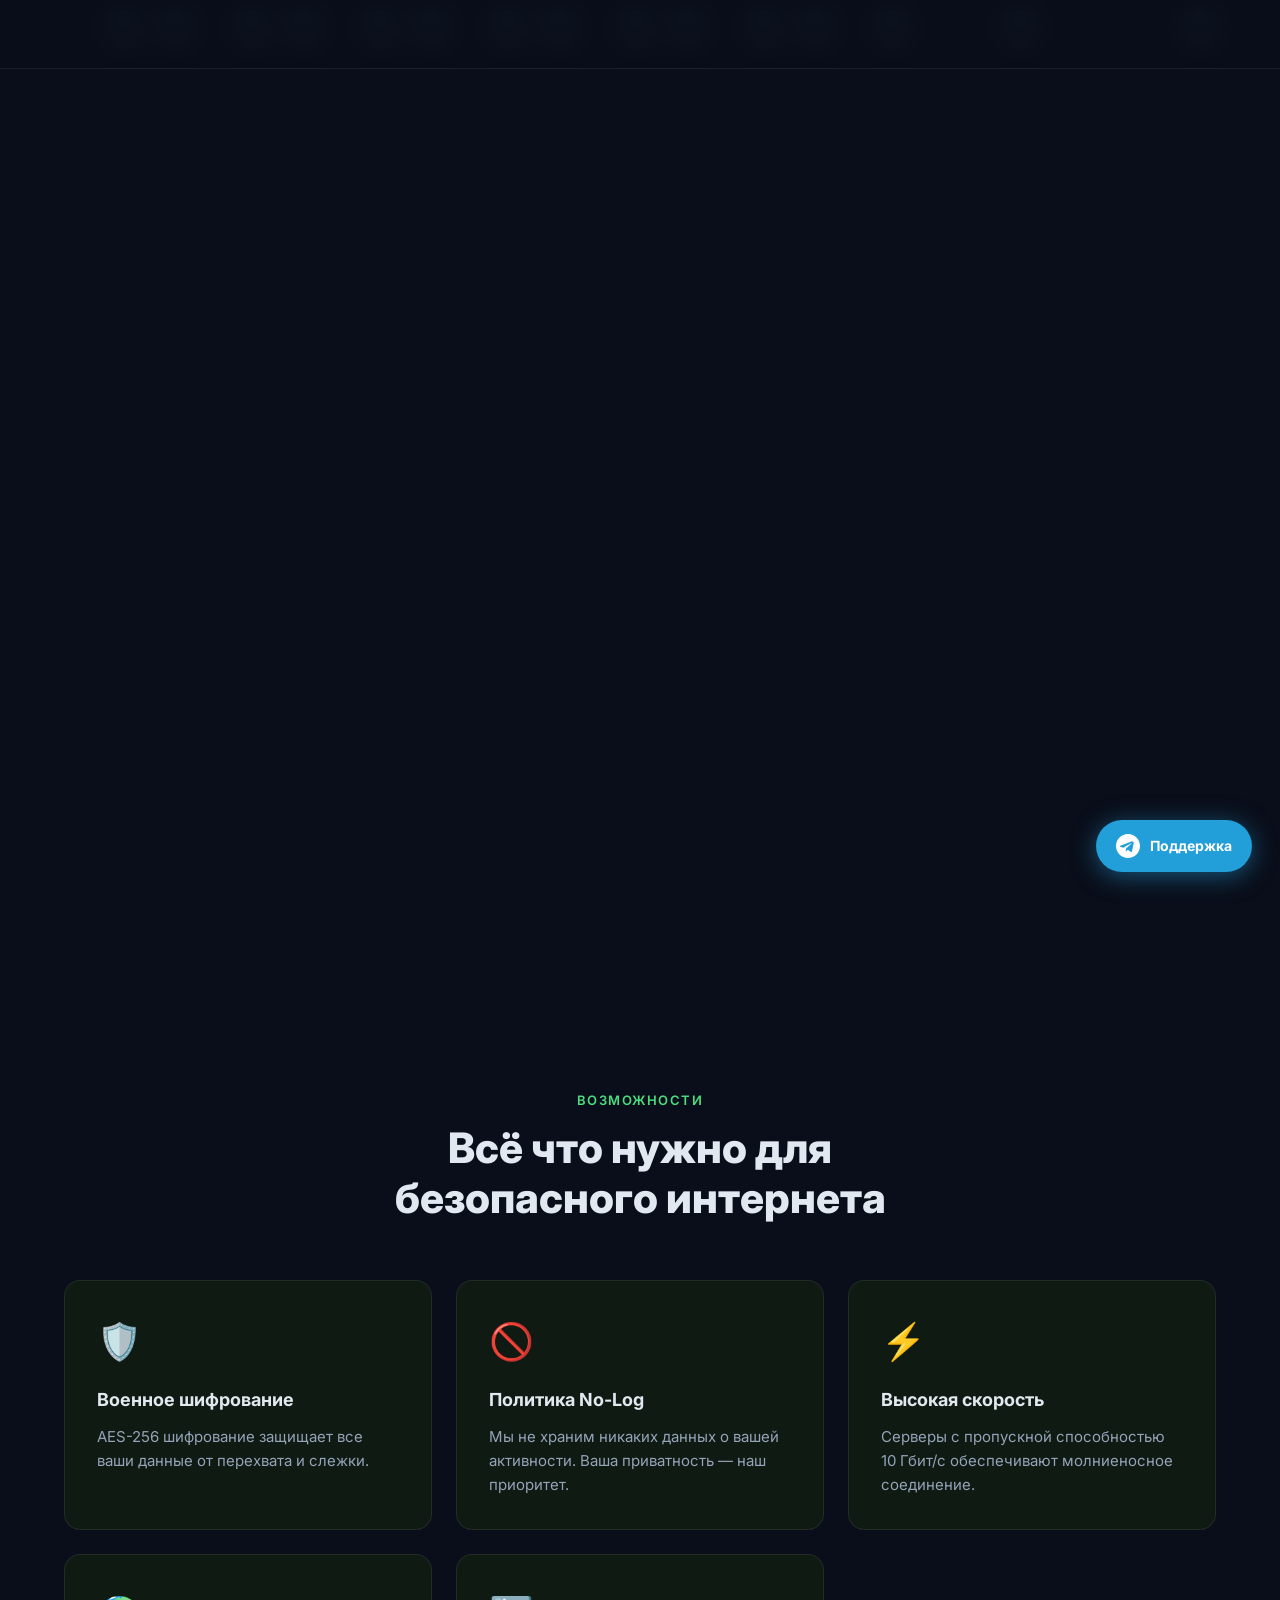
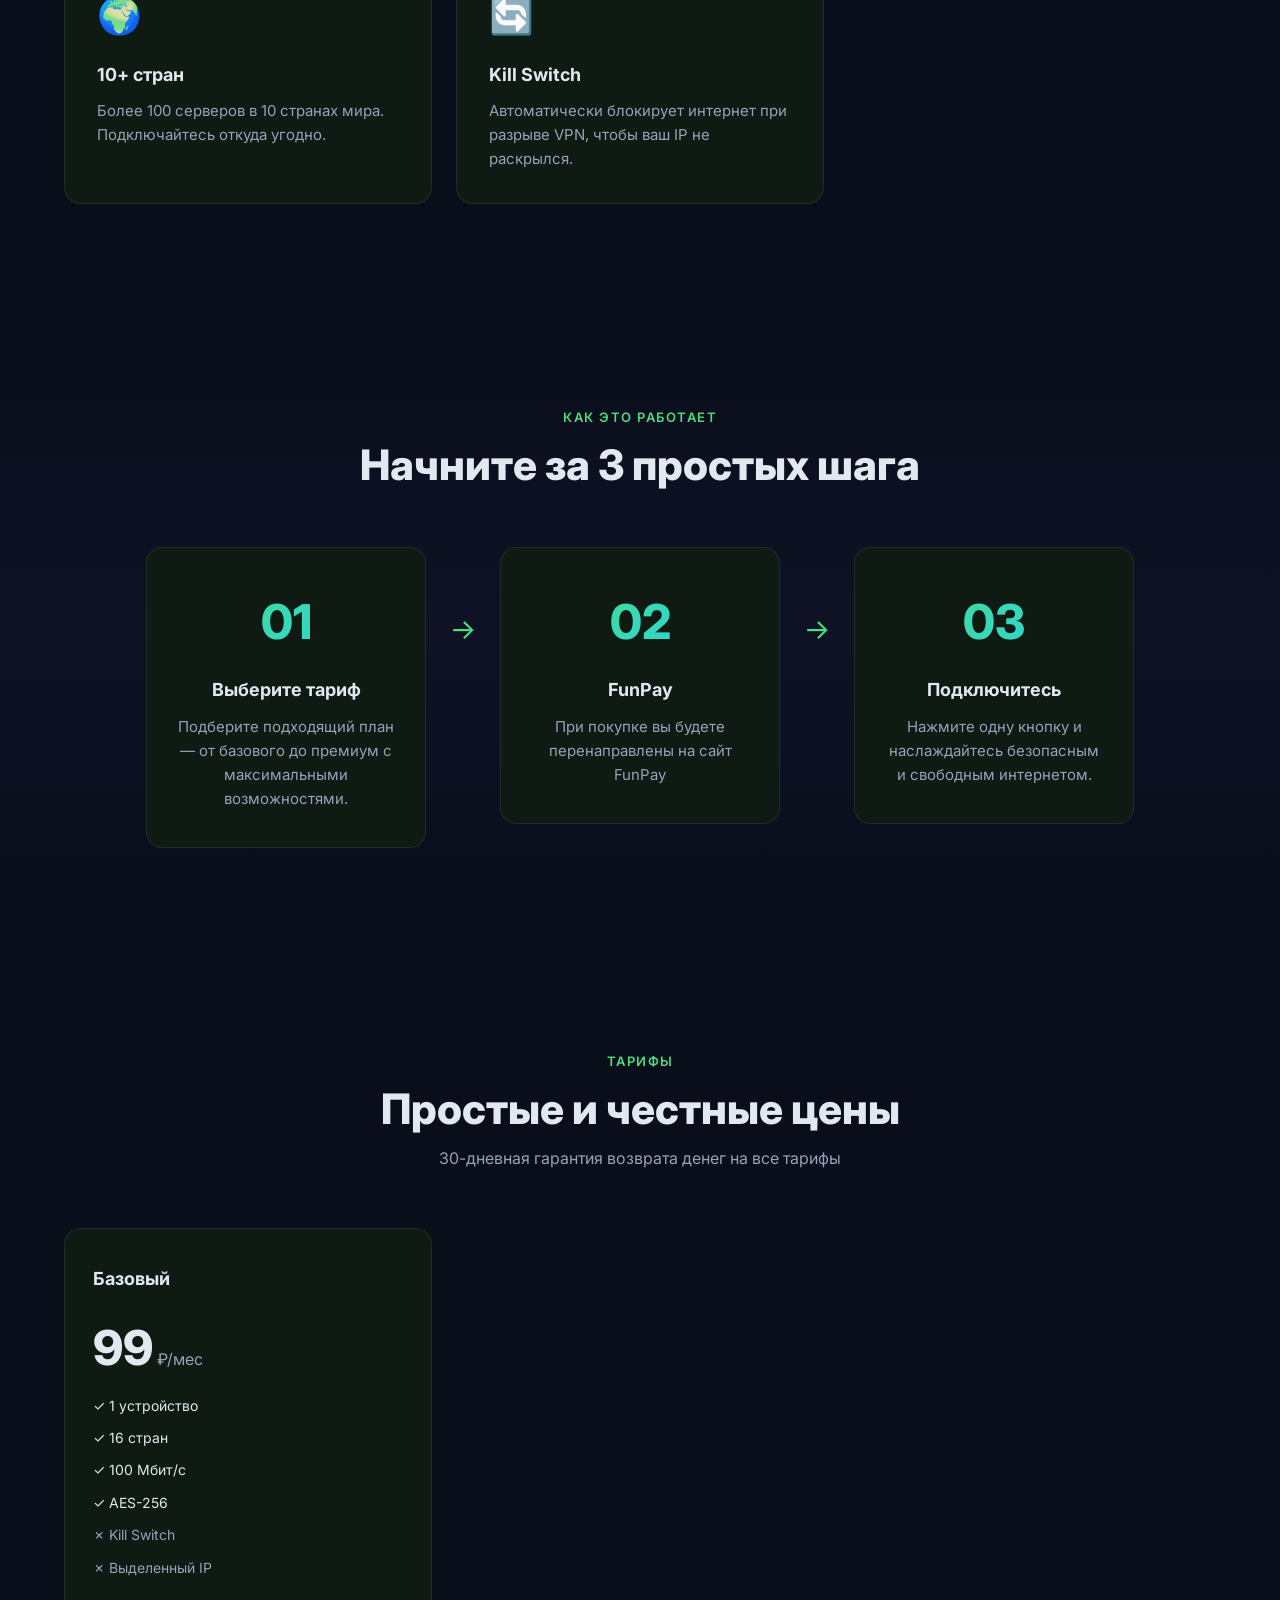
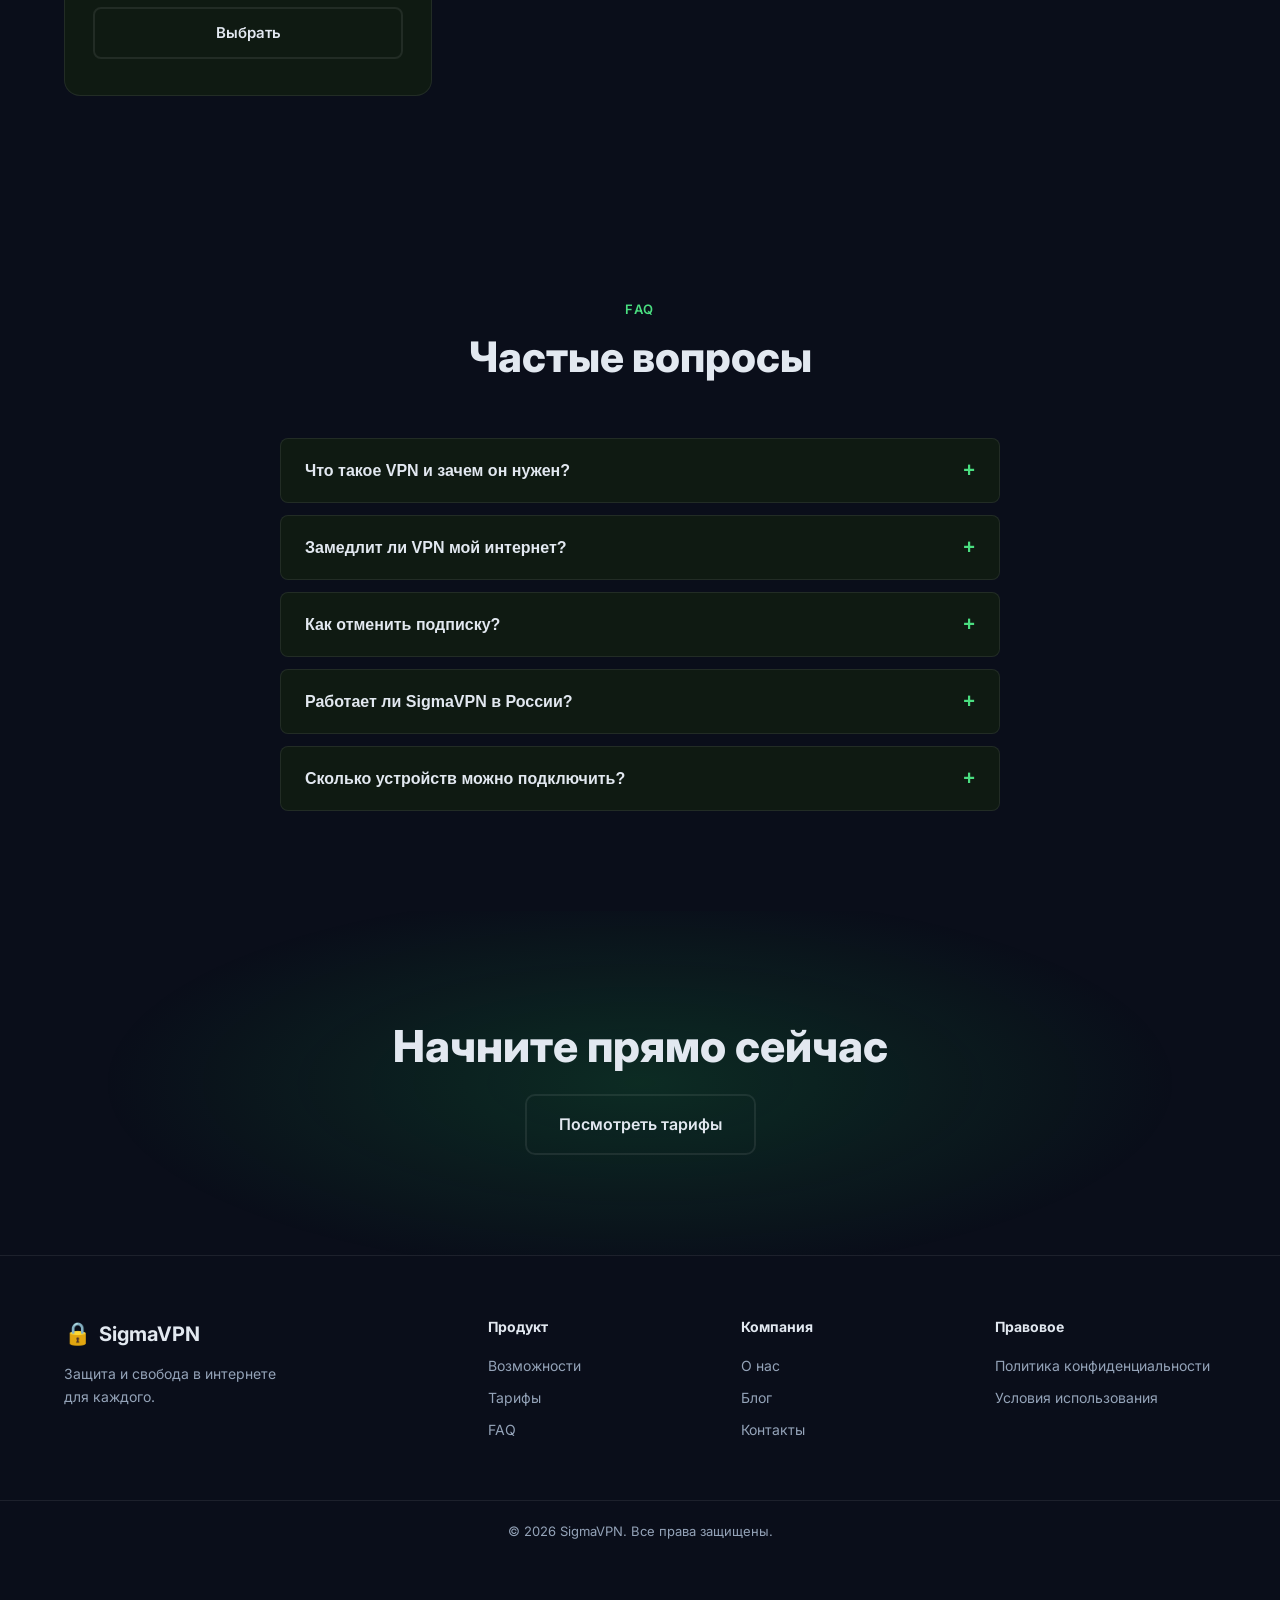
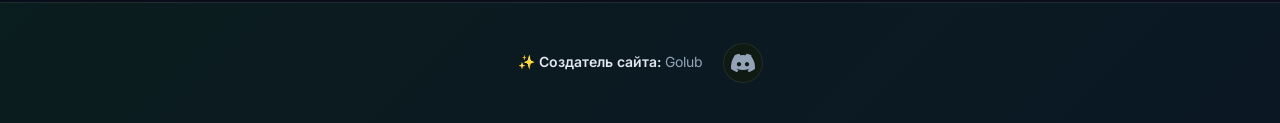
==== commit 23d11d3c: "Revert Telegram bot links back to FunPay" ====
--- a/index.html
+++ b/index.html
@@ -190,33 +190,6 @@
             <li>✓ AES-256</li>
             <li class="disabled">✗ Kill Switch</li>
             <li class="disabled">✗ Выделенный IP</li>
-          </ul>
-          <a href="pricing.html" class="btn btn--outline btn--full">Выбрать</a>
-        </div>
-        <div class="plan-card plan-card--popular">
-          <div class="plan-card__badge">Популярный</div>
-          <div class="plan-card__name">Стандарт</div>
-          <div class="plan-card__price"><span class="price-num">199</span><span class="price-cur">₽/мес</span></div>
-          <ul class="plan-card__features">
-            <li>✓ 3 устройства</li>
-            <li>✓ 16 стран</li>
-            <li>✓ 1 Гбит/с</li>
-            <li>✓ AES-256</li>
-            <li>✓ Kill Switch</li>
-            <li class="disabled">✗ Выделенный IP</li>
-          </ul>
-          <a href="pricing.html" class="btn btn--primary btn--full">Выбрать</a>
-        </div>
-        <div class="plan-card">
-          <div class="plan-card__name">Премиум</div>
-          <div class="plan-card__price"><span class="price-num">349</span><span class="price-cur">₽/мес</span></div>
-          <ul class="plan-card__features">
-            <li>✓ 6 устройств</li>
-            <li>✓ 16 стран</li>
-            <li>✓ 10 Гбит/с</li>
-            <li>✓ AES-256</li>
-            <li>✓ Kill Switch</li>
-            <li>✓ Выделенный IP</li>
           </ul>
           <a href="pricing.html" class="btn btn--outline btn--full">Выбрать</a>
         </div>
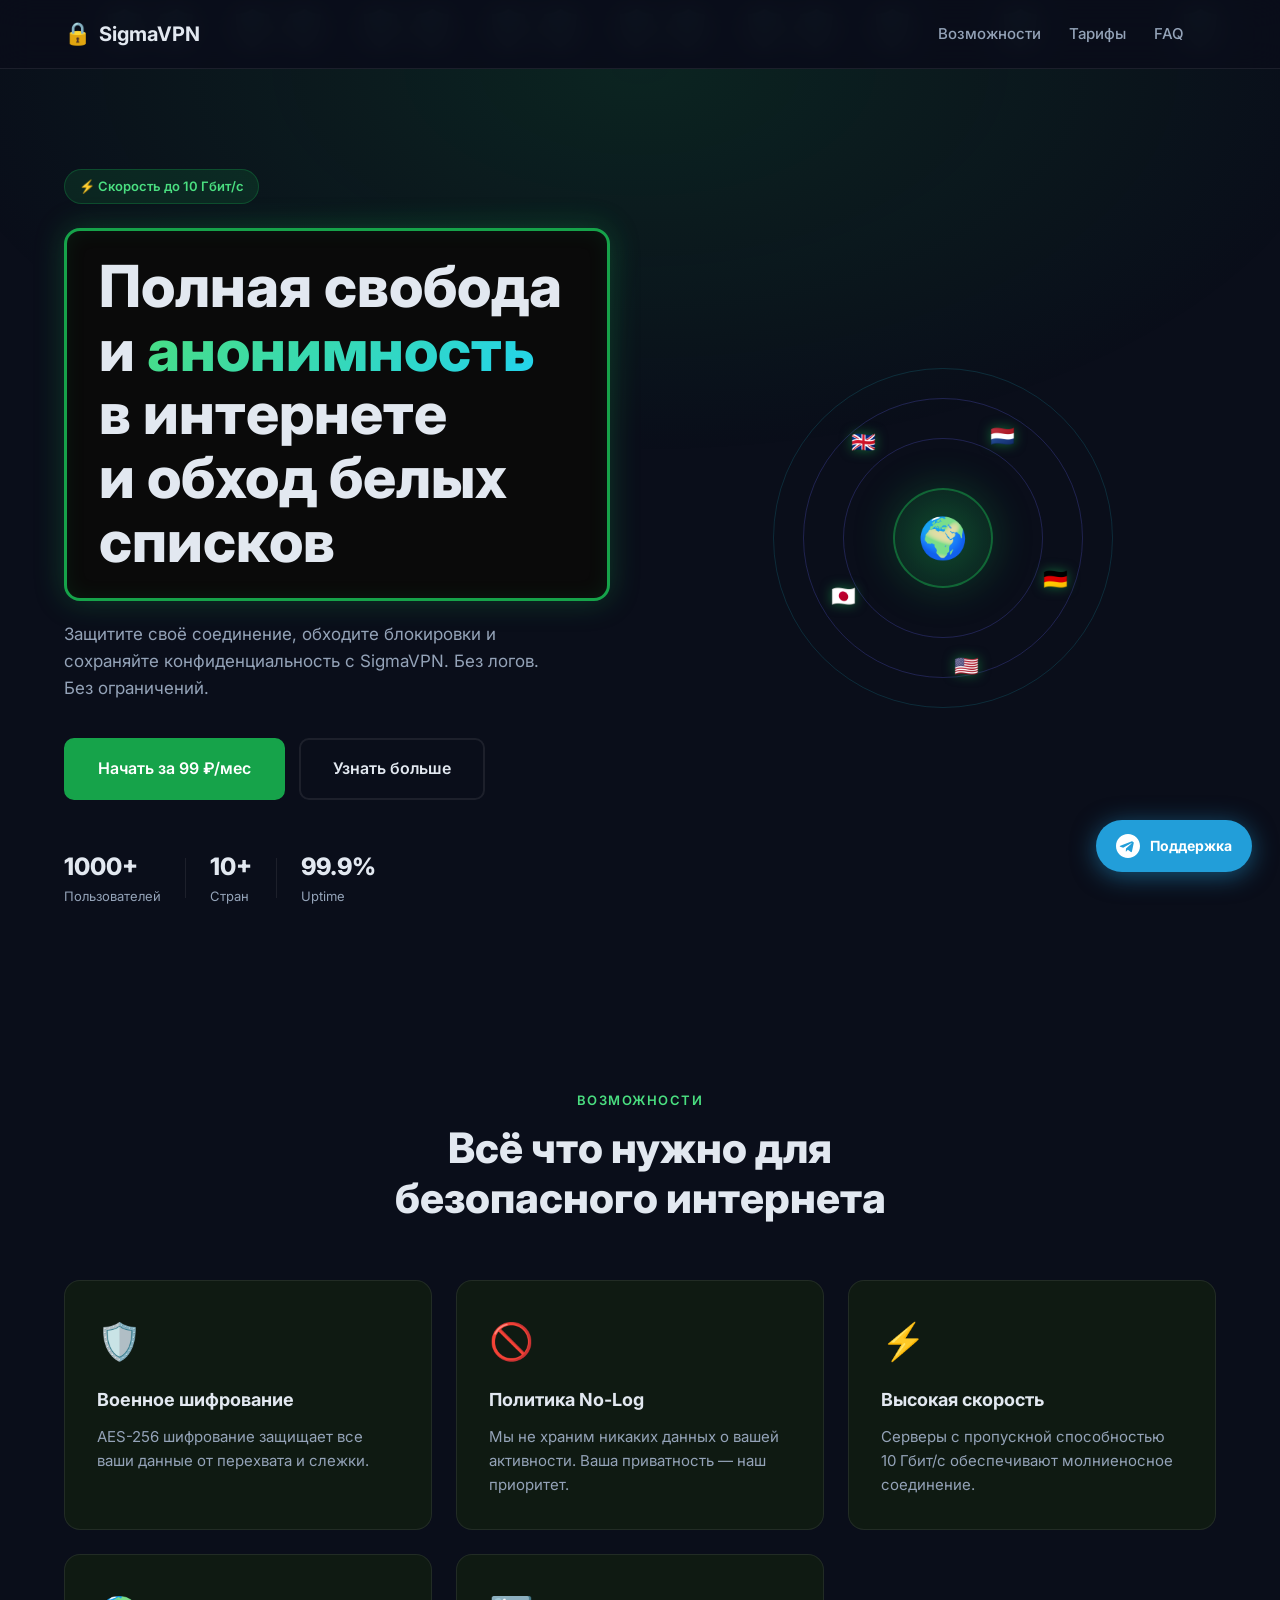
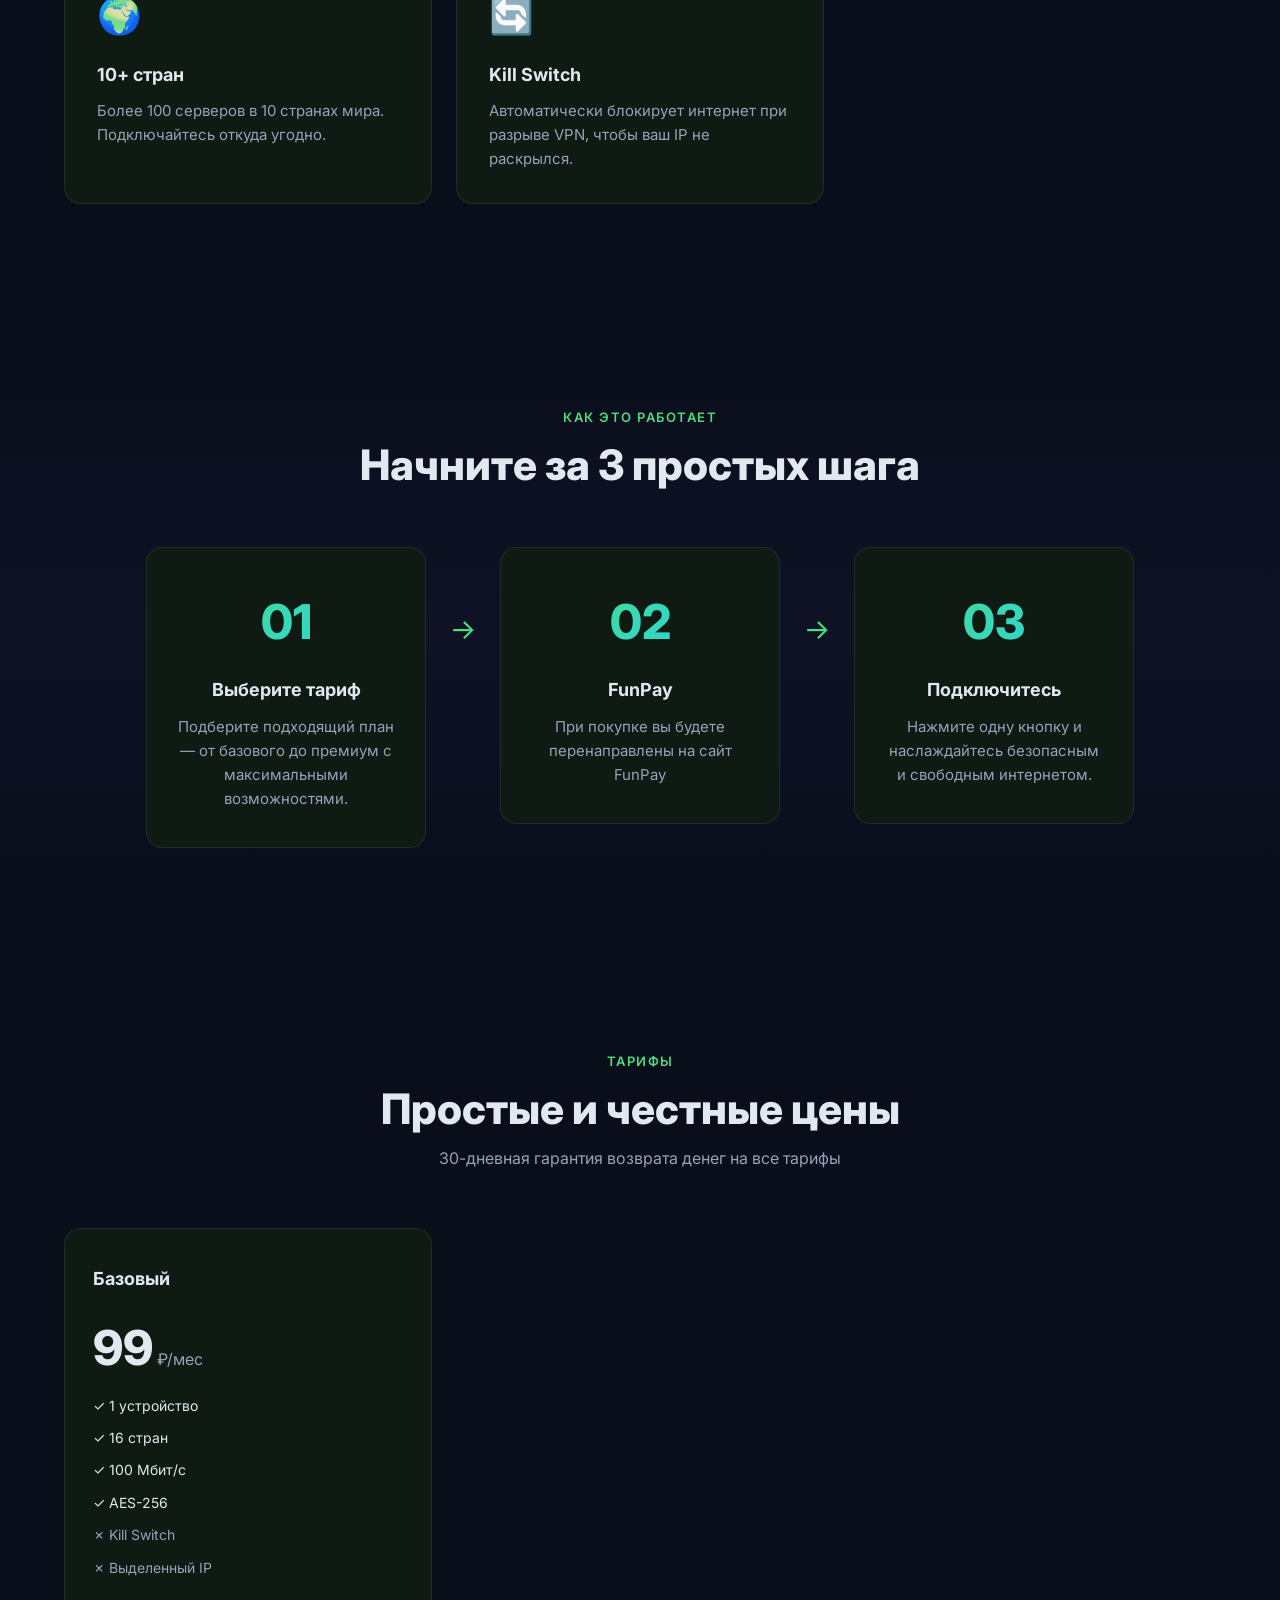
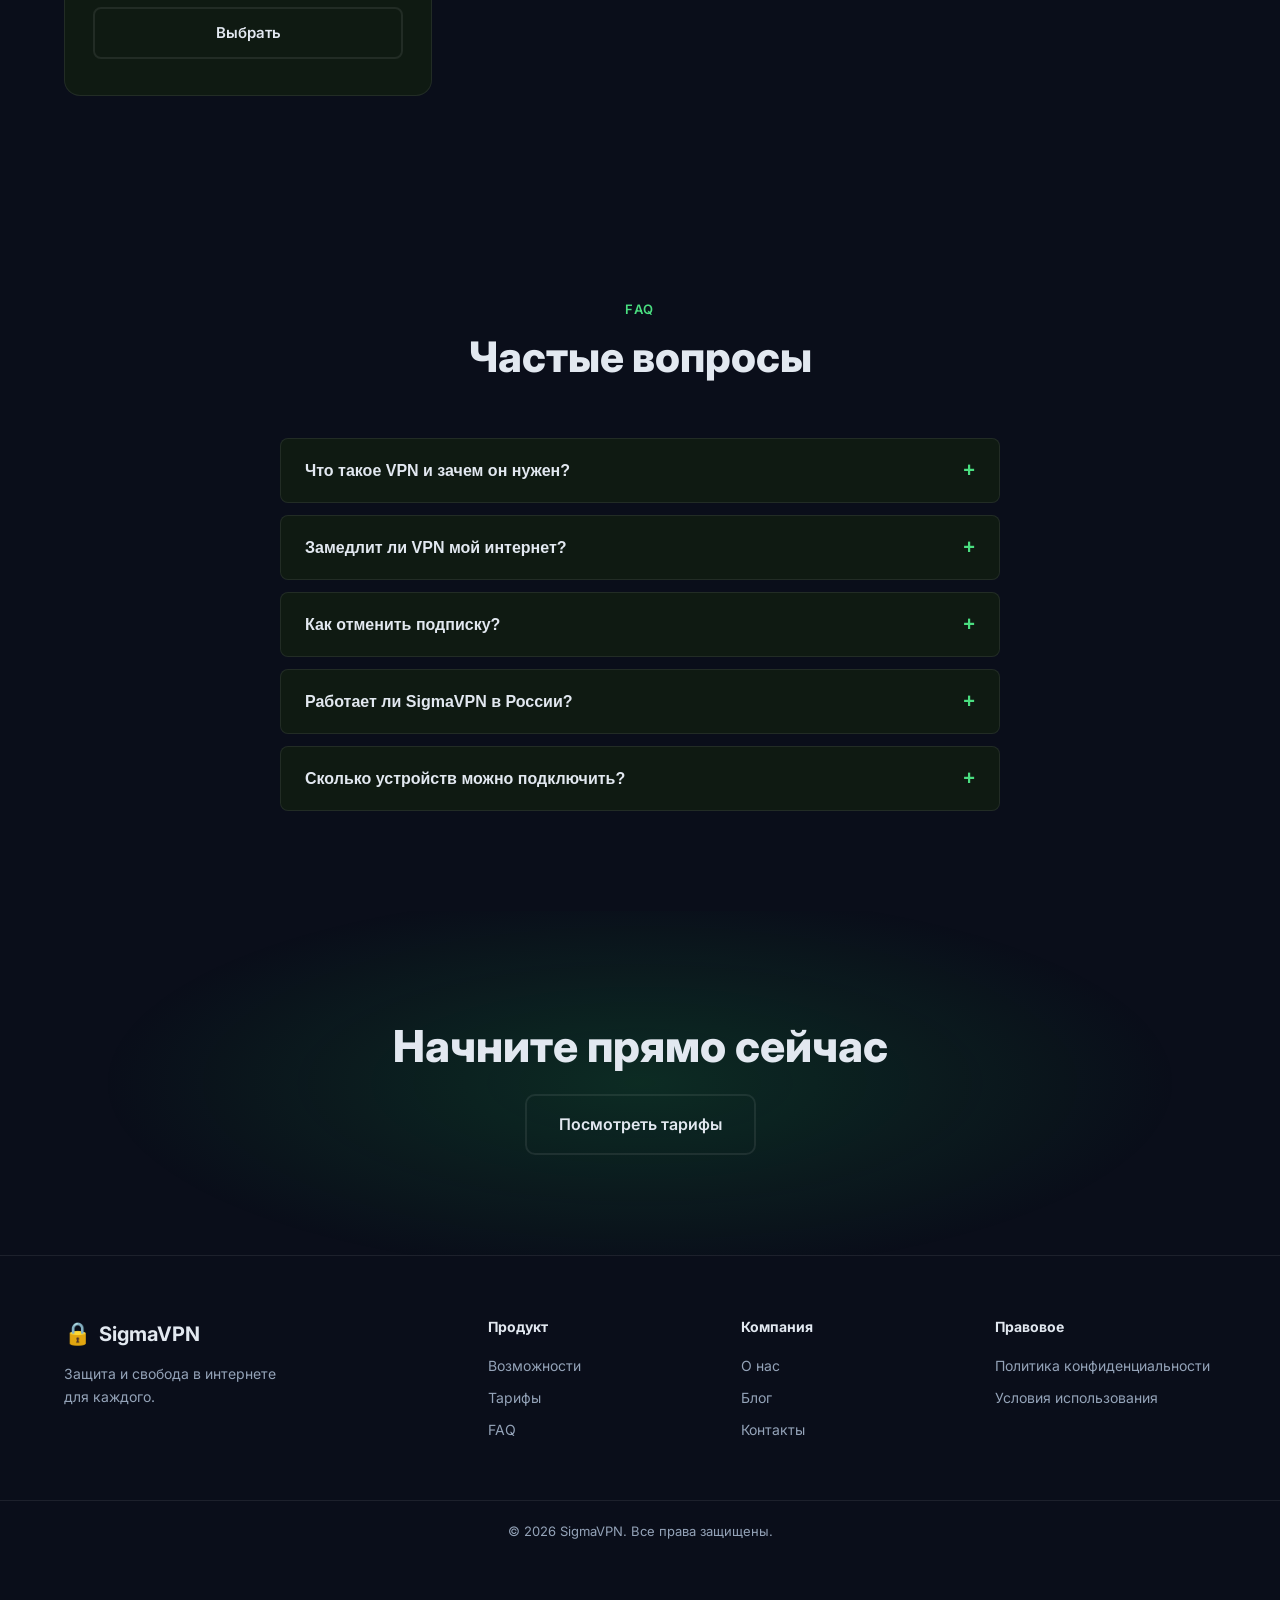
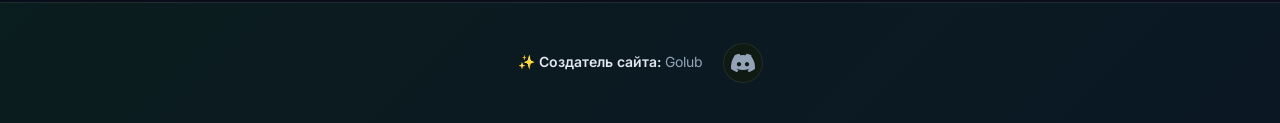
==== commit 5adaa62f: "Restore Telegram bot links to all pricing buttons" ====
--- a/index.html
+++ b/index.html
@@ -74,7 +74,7 @@
         <h1 class="hero__title">Полная свобода<br/>и <span class="gradient-text">анонимность</span><br/>в интернете<br/>и обход белых списков</h1>
         <p class="hero__desc">Защитите своё соединение, обходите блокировки и сохраняйте конфиденциальность с SigmaVPN. Без логов. Без ограничений.</p>
         <div class="hero__actions">
-          <a href="pricing.html" class="btn btn--primary btn--lg">Начать за 99 ₽/мес</a>
+          <a href="https://t.me/SigmaVPN2134_BOT" class="btn btn--primary btn--lg">Начать за 99 ₽/мес</a>
           <a href="#features" class="btn btn--outline btn--lg">Узнать больше</a>
         </div>
         <div class="hero__trust">
@@ -191,7 +191,7 @@
             <li class="disabled">✗ Kill Switch</li>
             <li class="disabled">✗ Выделенный IP</li>
           </ul>
-          <a href="pricing.html" class="btn btn--outline btn--full">Выбрать</a>
+          <a href="https://t.me/SigmaVPN2134_BOT?start=basic" class="btn btn--outline btn--full">Выбрать</a>
         </div>
       </div>
     </div>
@@ -234,7 +234,7 @@
     <div class="container cta__inner">
       <h2>Начните прямо сейчас</h2>
       <div class="cta__btns">
-        <a href="pricing.html" class="btn btn--outline btn--lg">Посмотреть тарифы</a>
+        <a href="https://t.me/SigmaVPN2134_BOT" class="btn btn--outline btn--lg">Посмотреть тарифы</a>
       </div>
     </div>
   </section>
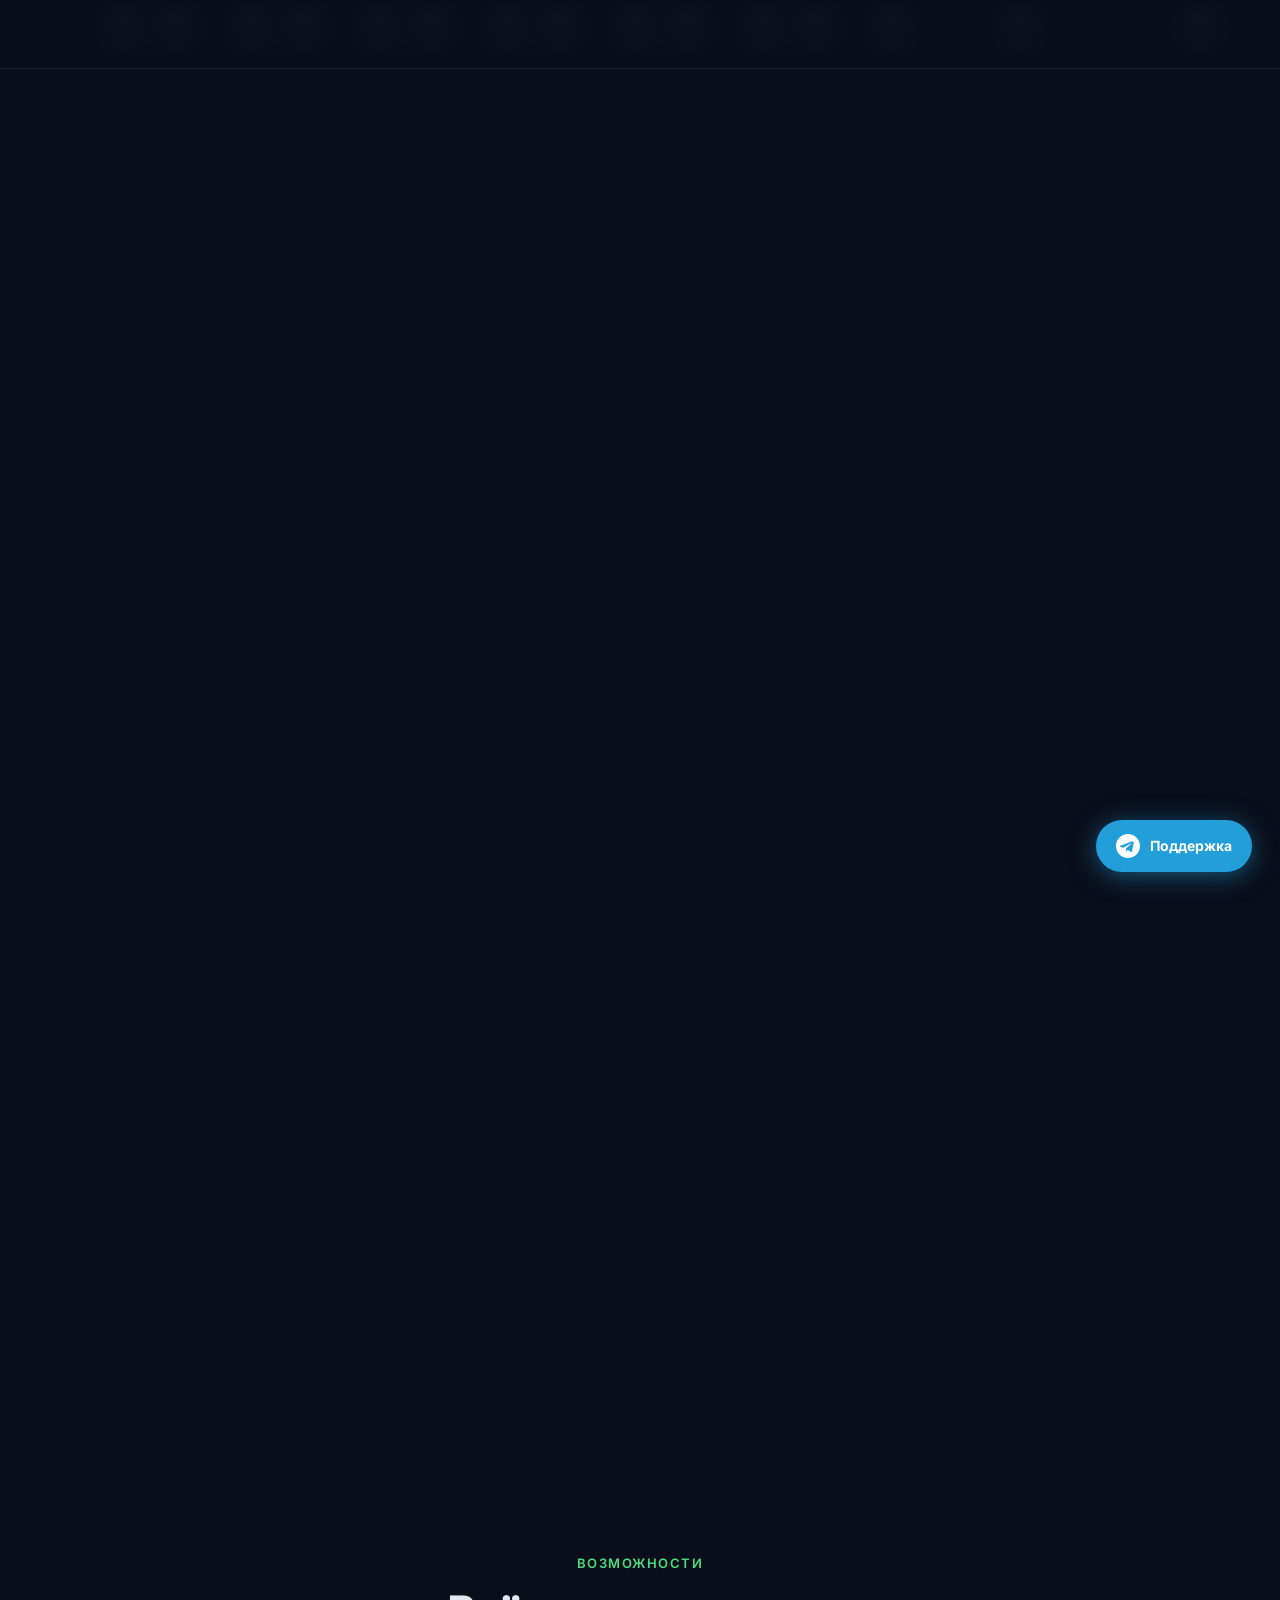
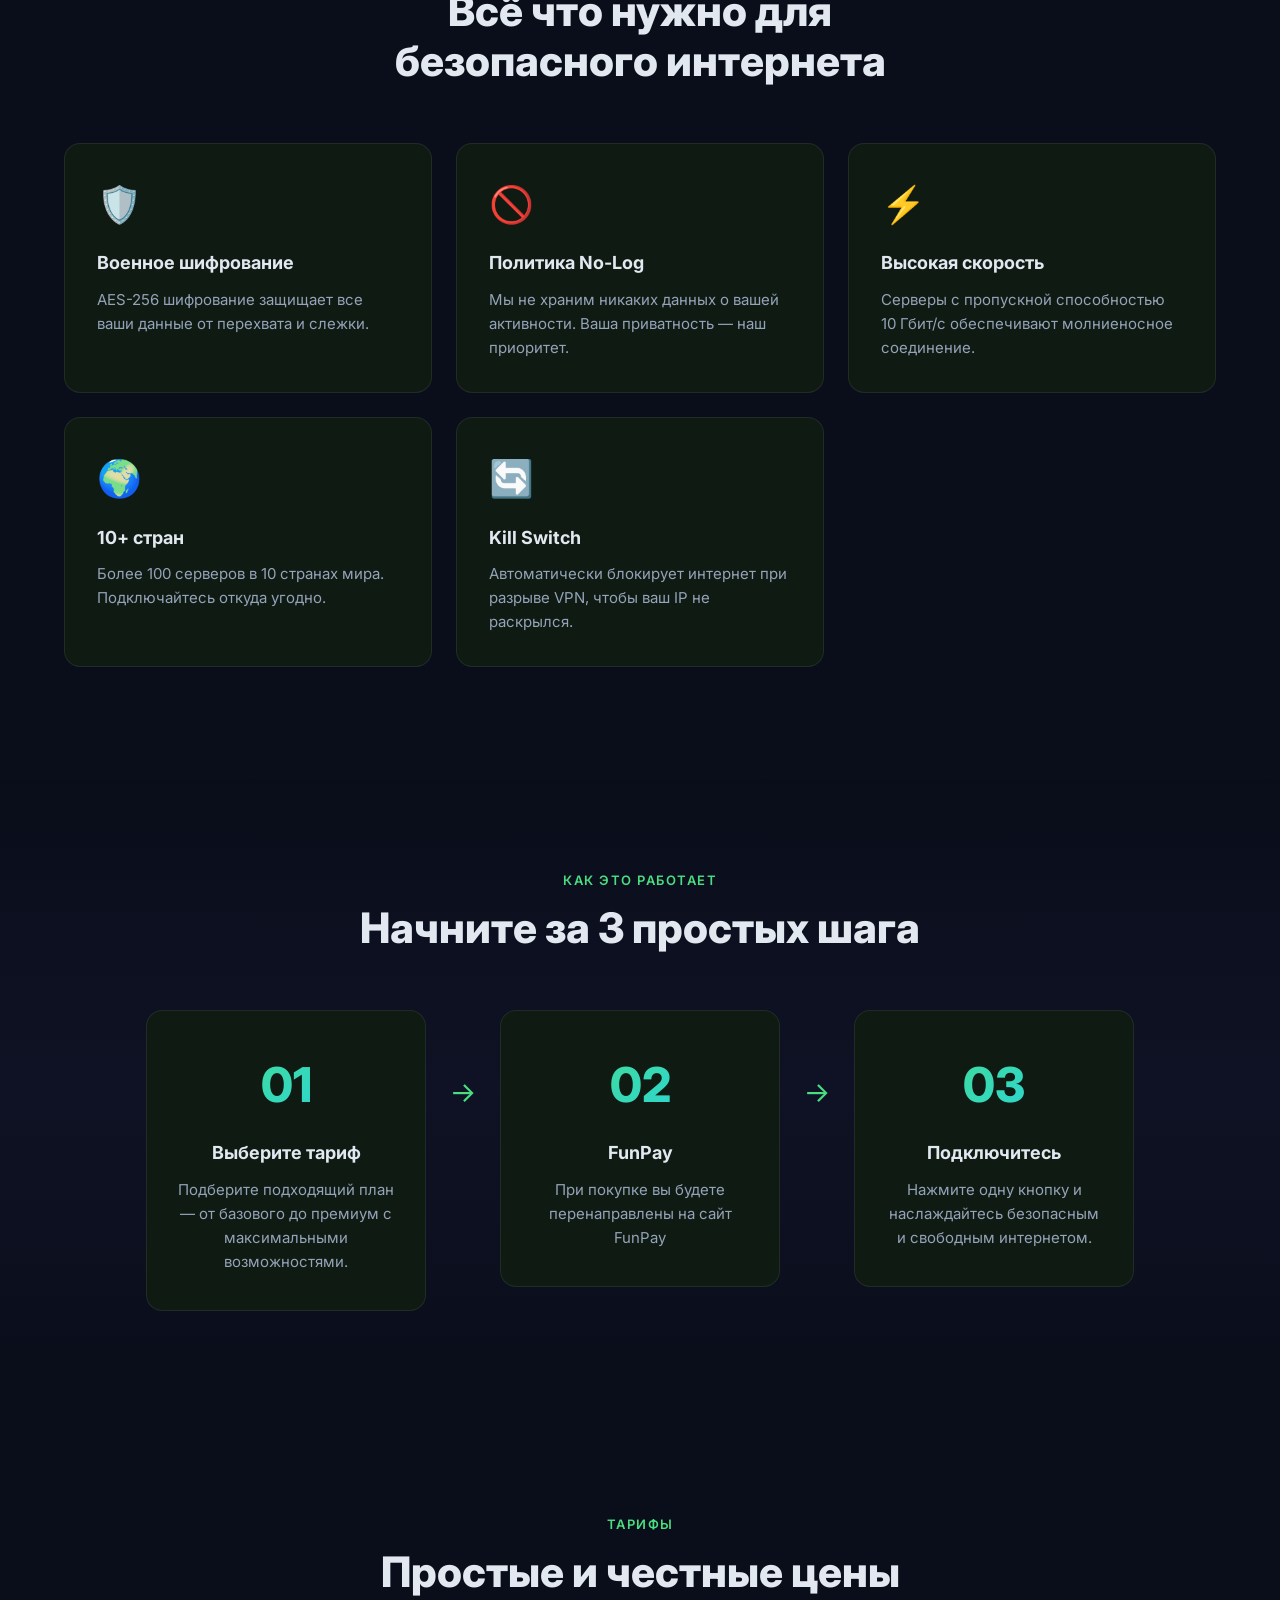
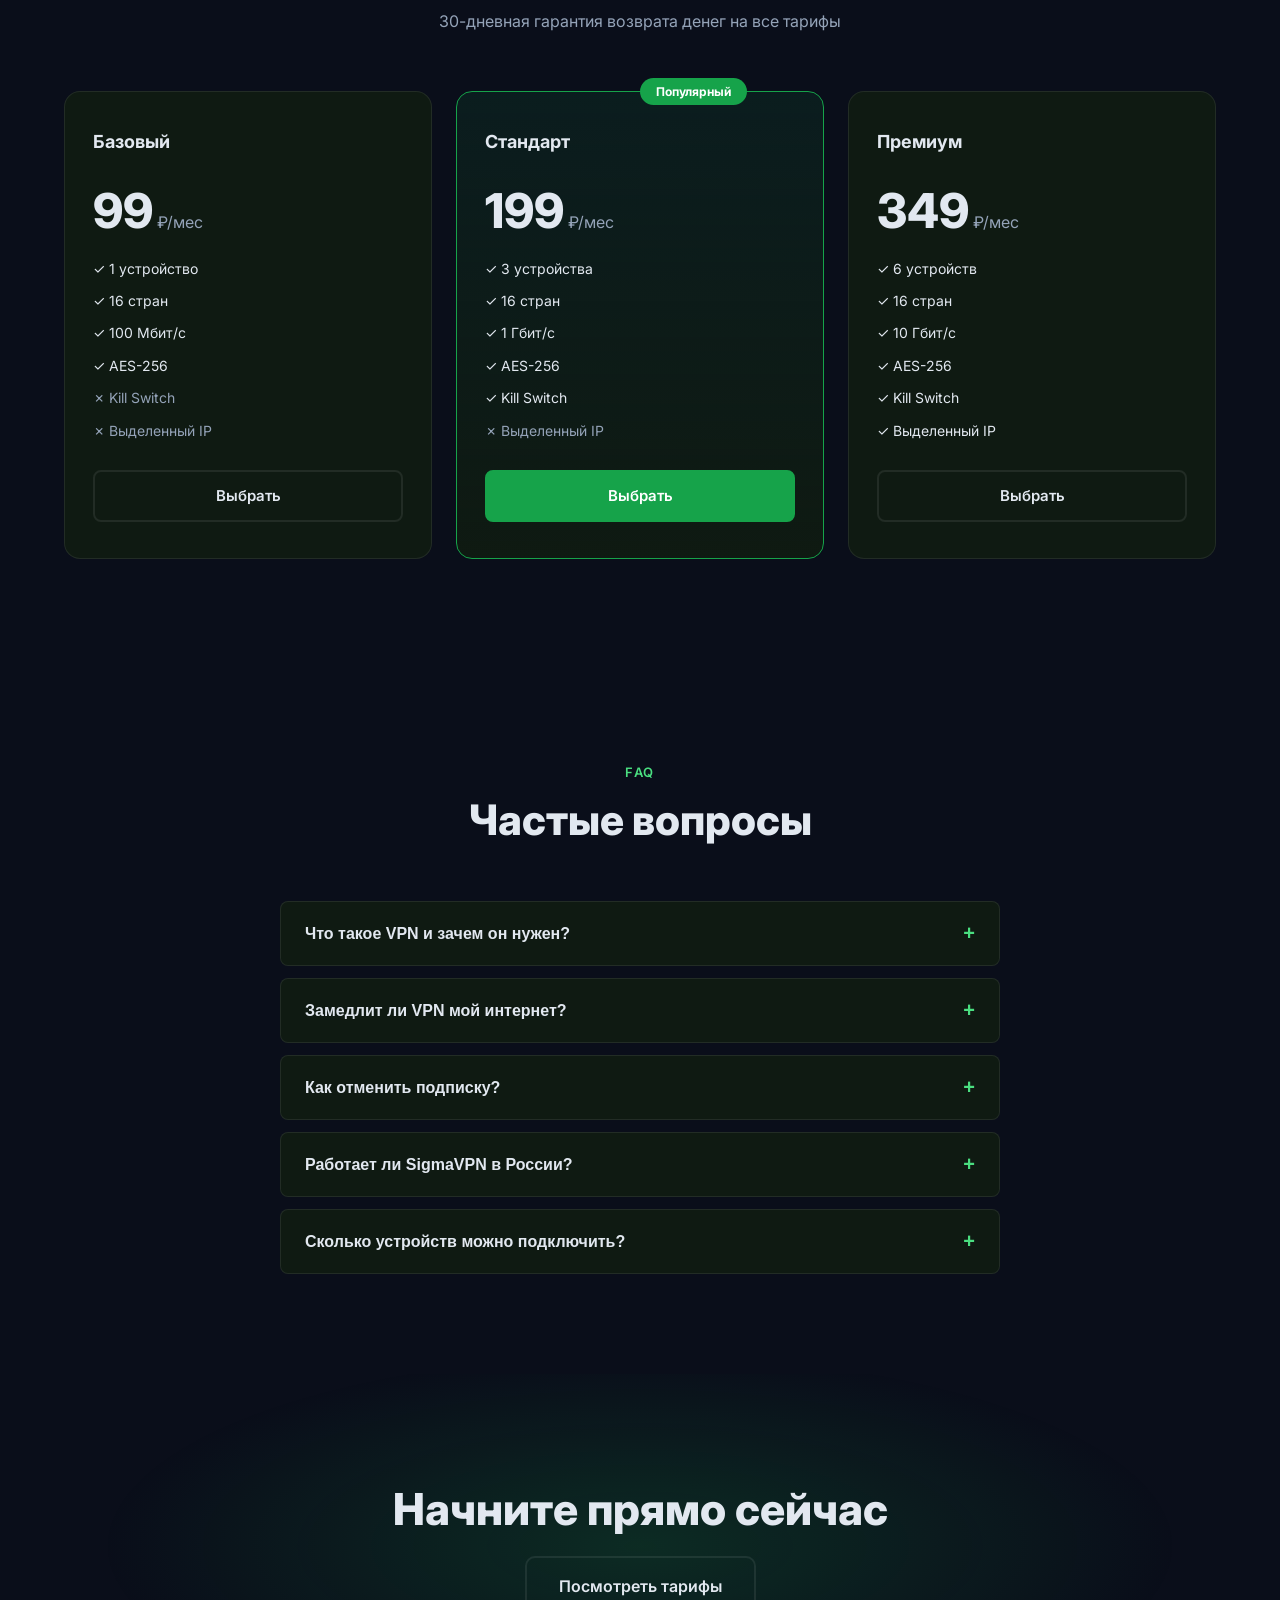
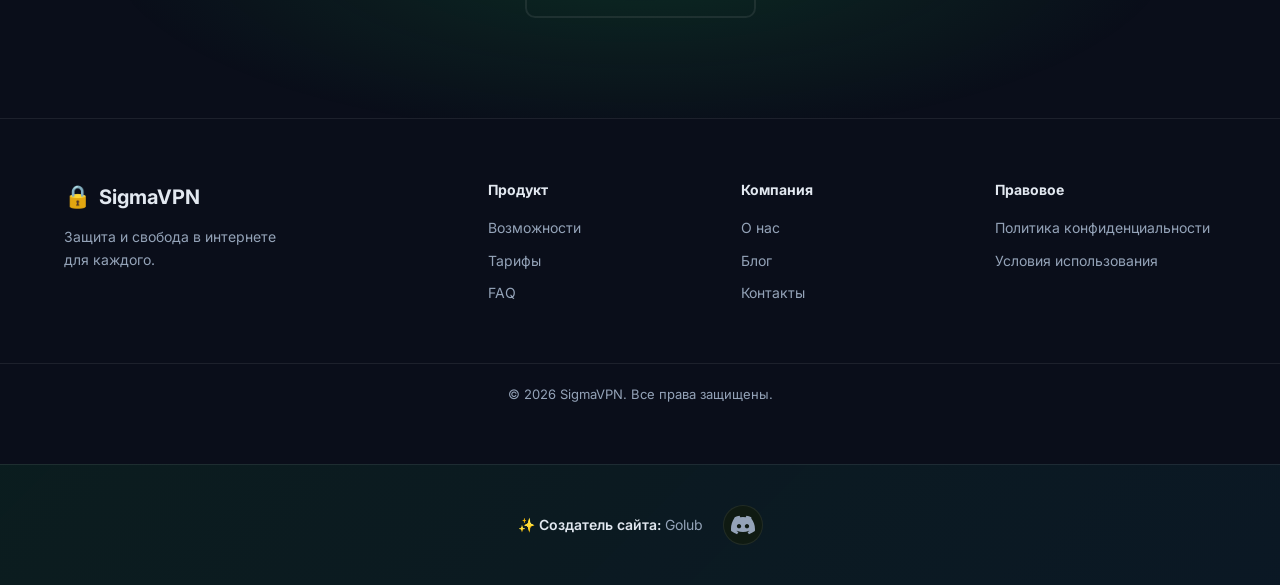
==== commit 0b15d162: "Add side info cards with features to hero section" ====
--- a/index.html
+++ b/index.html
@@ -83,6 +83,25 @@
           <div class="trust-item"><span class="trust-num">10+</span><span class="trust-label">Стран</span></div>
           <div class="trust-divider"></div>
           <div class="trust-item"><span class="trust-num">99.9%</span><span class="trust-label">Uptime</span></div>
+        </div>
+        
+        <!-- SIDE INFO BLOCK -->
+        <div class="hero__side-info">
+          <div class="side-info-card">
+            <div class="side-info-card__icon">🔐</div>
+            <h4>Военное шифрование</h4>
+            <p>AES-256 защита всех ваших данных</p>
+          </div>
+          <div class="side-info-card">
+            <div class="side-info-card__icon">🌍</div>
+            <h4>10+ стран</h4>
+            <p>Серверы по всему миру</p>
+          </div>
+          <div class="side-info-card">
+            <div class="side-info-card__icon">⚡</div>
+            <h4>Молниеносная скорость</h4>
+            <p>До 10 Гбит/с без ограничений</p>
+          </div>
         </div>
       </div>
       <div class="hero__visual">
@@ -192,6 +211,33 @@
             <li class="disabled">✗ Выделенный IP</li>
           </ul>
           <a href="https://t.me/SigmaVPN2134_BOT?start=basic" class="btn btn--outline btn--full">Выбрать</a>
+        </div>
+        <div class="plan-card plan-card--popular">
+          <div class="plan-card__badge">Популярный</div>
+          <div class="plan-card__name">Стандарт</div>
+          <div class="plan-card__price"><span class="price-num">199</span><span class="price-cur">₽/мес</span></div>
+          <ul class="plan-card__features">
+            <li>✓ 3 устройства</li>
+            <li>✓ 16 стран</li>
+            <li>✓ 1 Гбит/с</li>
+            <li>✓ AES-256</li>
+            <li>✓ Kill Switch</li>
+            <li class="disabled">✗ Выделенный IP</li>
+          </ul>
+          <a href="https://t.me/SigmaVPN2134_BOT?start=standard" class="btn btn--primary btn--full">Выбрать</a>
+        </div>
+        <div class="plan-card">
+          <div class="plan-card__name">Премиум</div>
+          <div class="plan-card__price"><span class="price-num">349</span><span class="price-cur">₽/мес</span></div>
+          <ul class="plan-card__features">
+            <li>✓ 6 устройств</li>
+            <li>✓ 16 стран</li>
+            <li>✓ 10 Гбит/с</li>
+            <li>✓ AES-256</li>
+            <li>✓ Kill Switch</li>
+            <li>✓ Выделенный IP</li>
+          </ul>
+          <a href="https://t.me/SigmaVPN2134_BOT?start=premium" class="btn btn--outline btn--full">Выбрать</a>
         </div>
       </div>
     </div>
--- a/style.css
+++ b/style.css
@@ -2514,3 +2514,135 @@
   height: 100%;
   object-fit: cover;
 }
+
+
+/* ===== INFO BLOCK ===== */
+.info-block {
+  display: flex;
+  align-items: center;
+  gap: 20px;
+  margin: 30px 0;
+  padding: 20px 24px;
+  background: linear-gradient(135deg, rgba(34, 211, 238, 0.1) 0%, rgba(22, 163, 74, 0.1) 100%);
+  border: 1px solid rgba(34, 211, 238, 0.3);
+  border-radius: 12px;
+  backdrop-filter: blur(10px);
+  animation: slideIn 0.5s ease-out;
+}
+
+@keyframes slideIn {
+  from {
+    opacity: 0;
+    transform: translateY(-10px);
+  }
+  to {
+    opacity: 1;
+    transform: translateY(0);
+  }
+}
+
+.info-block__icon {
+  font-size: 32px;
+  flex-shrink: 0;
+}
+
+.info-block__content {
+  flex: 1;
+}
+
+.info-block__content h3 {
+  font-size: 16px;
+  font-weight: 600;
+  margin-bottom: 8px;
+  color: #22d3ee;
+}
+
+.info-block__content p {
+  font-size: 14px;
+  color: #cbd5e1;
+  margin-bottom: 12px;
+}
+
+.info-block__link {
+  display: inline-block;
+  padding: 8px 16px;
+  background: linear-gradient(135deg, #22d3ee 0%, #16a34a 100%);
+  color: #0a0e1a;
+  border-radius: 6px;
+  font-weight: 600;
+  font-size: 14px;
+  transition: all 0.3s ease;
+  cursor: pointer;
+}
+
+.info-block__link:hover {
+  transform: translateY(-2px);
+  box-shadow: 0 8px 16px rgba(34, 211, 238, 0.3);
+}
+
+@media (max-width: 768px) {
+  .info-block {
+    flex-direction: column;
+    text-align: center;
+  }
+  
+  .info-block__icon {
+    font-size: 28px;
+  }
+  
+  .info-block__content h3 {
+    font-size: 15px;
+  }
+  
+  .info-block__content p {
+    font-size: 13px;
+  }
+}
+
+
+/* ===== HERO SIDE INFO ===== */
+.hero__side-info {
+  display: grid;
+  grid-template-columns: 1fr;
+  gap: 12px;
+  margin-top: 30px;
+  padding-top: 30px;
+  border-top: 1px solid rgba(34, 211, 238, 0.2);
+}
+
+.side-info-card {
+  padding: 16px;
+  background: rgba(22, 163, 74, 0.05);
+  border: 1px solid rgba(22, 163, 74, 0.2);
+  border-radius: 8px;
+  transition: all 0.3s ease;
+}
+
+.side-info-card:hover {
+  background: rgba(22, 163, 74, 0.1);
+  border-color: rgba(22, 163, 74, 0.4);
+  transform: translateX(4px);
+}
+
+.side-info-card__icon {
+  font-size: 24px;
+  margin-bottom: 8px;
+}
+
+.side-info-card h4 {
+  font-size: 14px;
+  font-weight: 600;
+  color: #4ade80;
+  margin-bottom: 4px;
+}
+
+.side-info-card p {
+  font-size: 12px;
+  color: #cbd5e1;
+}
+
+@media (max-width: 1024px) {
+  .hero__side-info {
+    display: none;
+  }
+}
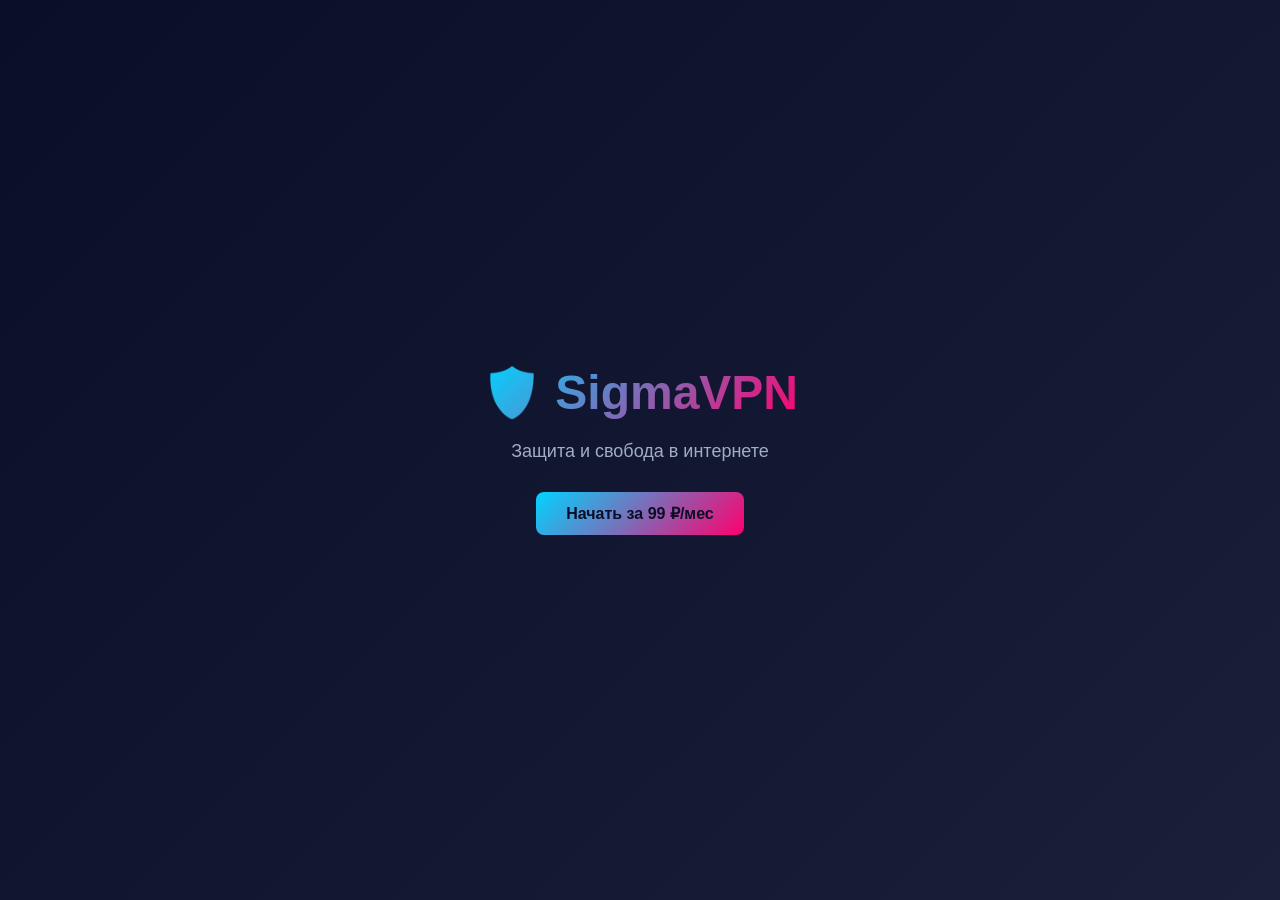
==== commit 095964a9: "Add index.html, style.css, main.js - working SigmaVPN website" ====
--- a/index.html
+++ b/index.html
@@ -1,371 +1,13 @@
 <!DOCTYPE html>
 <html lang="ru">
 <head>
-  <meta charset="UTF-8" />
-  <meta name="viewport" content="width=device-width, initial-scale=1.0" />
-  <title>SigmaVPN — Защита и свобода в интернете</title>
-  <link rel="stylesheet" href="style.css" />
-  <link rel="preconnect" href="https://fonts.googleapis.com" />
-  <link href="https://fonts.googleapis.com/css2?family=Inter:wght@400;500;600;700;800&display=swap" rel="stylesheet" />
+  <meta charset="UTF-8">
+  <meta name="viewport" content="width=device-width, initial-scale=1.0">
+  <title>SigmaVPN</title>
+  <link rel="stylesheet" href="style.css">
 </head>
 <body>
-
-  <!-- LOADING SCREEN -->
-  <div class="loading-screen" id="loadingScreen">
-    <div class="loading-container">
-      <div class="loading-logo">🔒</div>
-      <h1 class="loading-title">SigmaVPN</h1>
-      <div class="loading-bar">
-        <div class="loading-progress"></div>
-      </div>
-      <p class="loading-text">Загрузка...</p>
-    </div>
-  </div>
-
-  <!-- ANIMATED SHIELD BACKGROUND -->
-  <div class="shields-container">
-    <div class="shield">🛡️</div>
-    <div class="shield">🛡️</div>
-    <div class="shield">🛡️</div>
-    <div class="shield">🛡️</div>
-    <div class="shield">🛡️</div>
-    <div class="shield">🛡️</div>
-    <div class="shield">🛡️</div>
-    <div class="shield">🛡️</div>
-    <div class="shield">🛡️</div>
-    <div class="shield">🛡️</div>
-    <div class="shield">🛡️</div>
-    <div class="shield">🛡️</div>
-    <div class="shield">🛡️</div>
-    <div class="shield">🛡️</div>
-    <div class="shield">🛡️</div>
-  </div>
-
-  <!-- HEADER -->
-  <header class="header">
-    <div class="container header__inner">
-      <a href="index.html" class="logo">
-        <span class="logo__icon">🔒</span>
-        <span class="logo__text">SigmaVPN</span>
-      </a>
-      <nav class="nav">
-        <a href="#features">Возможности</a>
-        <a href="#pricing">Тарифы</a>
-        <a href="#faq">FAQ</a>
-      </nav>
-      <div class="header__actions">
-      </div>
-      <button class="burger" id="burger" aria-label="Меню">
-        <span></span><span></span><span></span>
-      </button>
-    </div>
-    <div class="mobile-menu" id="mobileMenu">
-      <a href="#features">Возможности</a>
-      <a href="#pricing">Тарифы</a>
-      <a href="#faq">FAQ</a>
-    </div>
-  </header>
-
-  <!-- HERO -->
-  <section class="hero">
-    <div class="container hero__inner">
-      <div class="hero__content">
-        <div class="hero__badge">⚡ Скорость до 10 Гбит/с</div>
-        <h1 class="hero__title">Полная свобода<br/>и <span class="gradient-text">анонимность</span><br/>в интернете<br/>и обход белых списков</h1>
-        <p class="hero__desc">Защитите своё соединение, обходите блокировки и сохраняйте конфиденциальность с SigmaVPN. Без логов. Без ограничений.</p>
-        <div class="hero__actions">
-          <a href="https://t.me/SigmaVPN2134_BOT" class="btn btn--primary btn--lg">Начать за 99 ₽/мес</a>
-          <a href="#features" class="btn btn--outline btn--lg">Узнать больше</a>
-        </div>
-        <div class="hero__trust">
-          <div class="trust-item"><span class="trust-num">1000+</span><span class="trust-label">Пользователей</span></div>
-          <div class="trust-divider"></div>
-          <div class="trust-item"><span class="trust-num">10+</span><span class="trust-label">Стран</span></div>
-          <div class="trust-divider"></div>
-          <div class="trust-item"><span class="trust-num">99.9%</span><span class="trust-label">Uptime</span></div>
-        </div>
-        
-        <!-- SIDE INFO BLOCK -->
-        <div class="hero__side-info">
-          <div class="side-info-card">
-            <div class="side-info-card__icon">🔐</div>
-            <h4>Военное шифрование</h4>
-            <p>AES-256 защита всех ваших данных</p>
-          </div>
-          <div class="side-info-card">
-            <div class="side-info-card__icon">🌍</div>
-            <h4>10+ стран</h4>
-            <p>Серверы по всему миру</p>
-          </div>
-          <div class="side-info-card">
-            <div class="side-info-card__icon">⚡</div>
-            <h4>Молниеносная скорость</h4>
-            <p>До 10 Гбит/с без ограничений</p>
-          </div>
-        </div>
-      </div>
-      <div class="hero__visual">
-        <div class="globe-wrap">
-          <div class="globe">
-            <div class="globe__ring globe__ring--1"></div>
-            <div class="globe__ring globe__ring--2"></div>
-            <div class="globe__ring globe__ring--3"></div>
-            <div class="globe__core">
-              <span>🌍</span>
-            </div>
-            <div class="globe__dot" style="--a:20deg;--r:120px">🇩🇪</div>
-            <div class="globe__dot" style="--a:80deg;--r:130px">🇺🇸</div>
-            <div class="globe__dot" style="--a:150deg;--r:115px">🇯🇵</div>
-            <div class="globe__dot" style="--a:230deg;--r:125px">🇬🇧</div>
-            <div class="globe__dot" style="--a:300deg;--r:118px">🇳🇱</div>
-          </div>
-        </div>
-      </div>
-    </div>
-  </section>
-
-  <!-- FEATURES -->
-  <section class="features" id="features">
-    <div class="container">
-      <div class="section-header">
-        <p class="section-tag">Возможности</p>
-        <h2 class="section-title">Всё что нужно для<br/>безопасного интернета</h2>
-      </div>
-      <div class="features__grid">
-        <div class="feature-card">
-          <div class="feature-card__icon">🛡️</div>
-          <h3>Военное шифрование</h3>
-          <p>AES-256 шифрование защищает все ваши данные от перехвата и слежки.</p>
-        </div>
-        <div class="feature-card">
-          <div class="feature-card__icon">🚫</div>
-          <h3>Политика No-Log</h3>
-          <p>Мы не храним никаких данных о вашей активности. Ваша приватность — наш приоритет.</p>
-        </div>
-        <div class="feature-card">
-          <div class="feature-card__icon">⚡</div>
-          <h3>Высокая скорость</h3>
-          <p>Серверы с пропускной способностью 10 Гбит/с обеспечивают молниеносное соединение.</p>
-        </div>
-        <div class="feature-card">
-          <div class="feature-card__icon">🌍</div>
-          <h3>10+ стран</h3>
-          <p>Более 100 серверов в 10 странах мира. Подключайтесь откуда угодно.</p>
-        </div>
-        <div class="feature-card">
-          <div class="feature-card__icon">🔄</div>
-          <h3>Kill Switch</h3>
-          <p>Автоматически блокирует интернет при разрыве VPN, чтобы ваш IP не раскрылся.</p>
-        </div>
-      </div>
-    </div>
-  </section>
-
-  <!-- HOW IT WORKS -->
-  <section class="how">
-    <div class="container">
-      <div class="section-header">
-        <p class="section-tag">Как это работает</p>
-        <h2 class="section-title">Начните за 3 простых шага</h2>
-      </div>
-      <div class="how__steps">
-        <div class="how__step">
-          <div class="how__step-num">01</div>
-          <h3>Выберите тариф</h3>
-          <p>Подберите подходящий план — от базового до премиум с максимальными возможностями.</p>
-        </div>
-        <div class="how__arrow">→</div>
-        <div class="how__step">
-          <div class="how__step-num">02</div>
-          <h3>FunPay</h3>
-          <p>При покупке вы будете перенаправлены на сайт FunPay</p>
-        </div>
-        <div class="how__arrow">→</div>
-        <div class="how__step">
-          <div class="how__step-num">03</div>
-          <h3>Подключитесь</h3>
-          <p>Нажмите одну кнопку и наслаждайтесь безопасным и свободным интернетом.</p>
-        </div>
-      </div>
-    </div>
-  </section>
-
-  <!-- PRICING PREVIEW -->
-  <section class="pricing-preview" id="pricing">
-    <div class="container">
-      <div class="section-header">
-        <p class="section-tag">Тарифы</p>
-        <h2 class="section-title">Простые и честные цены</h2>
-        <p class="section-desc">30-дневная гарантия возврата денег на все тарифы</p>
-      </div>
-      <div class="plans">
-        <div class="plan-card">
-          <div class="plan-card__name">Базовый</div>
-          <div class="plan-card__price"><span class="price-num">99</span><span class="price-cur">₽/мес</span></div>
-          <ul class="plan-card__features">
-            <li>✓ 1 устройство</li>
-            <li>✓ 16 стран</li>
-            <li>✓ 100 Мбит/с</li>
-            <li>✓ AES-256</li>
-            <li class="disabled">✗ Kill Switch</li>
-            <li class="disabled">✗ Выделенный IP</li>
-          </ul>
-          <a href="https://t.me/SigmaVPN2134_BOT?start=basic" class="btn btn--outline btn--full">Выбрать</a>
-        </div>
-        <div class="plan-card plan-card--popular">
-          <div class="plan-card__badge">Популярный</div>
-          <div class="plan-card__name">Стандарт</div>
-          <div class="plan-card__price"><span class="price-num">199</span><span class="price-cur">₽/мес</span></div>
-          <ul class="plan-card__features">
-            <li>✓ 3 устройства</li>
-            <li>✓ 16 стран</li>
-            <li>✓ 1 Гбит/с</li>
-            <li>✓ AES-256</li>
-            <li>✓ Kill Switch</li>
-            <li class="disabled">✗ Выделенный IP</li>
-          </ul>
-          <a href="https://t.me/SigmaVPN2134_BOT?start=standard" class="btn btn--primary btn--full">Выбрать</a>
-        </div>
-        <div class="plan-card">
-          <div class="plan-card__name">Премиум</div>
-          <div class="plan-card__price"><span class="price-num">349</span><span class="price-cur">₽/мес</span></div>
-          <ul class="plan-card__features">
-            <li>✓ 6 устройств</li>
-            <li>✓ 16 стран</li>
-            <li>✓ 10 Гбит/с</li>
-            <li>✓ AES-256</li>
-            <li>✓ Kill Switch</li>
-            <li>✓ Выделенный IP</li>
-          </ul>
-          <a href="https://t.me/SigmaVPN2134_BOT?start=premium" class="btn btn--outline btn--full">Выбрать</a>
-        </div>
-      </div>
-    </div>
-  </section>
-
-  <!-- FAQ -->
-  <section class="faq" id="faq">
-    <div class="container">
-      <div class="section-header">
-        <p class="section-tag">FAQ</p>
-        <h2 class="section-title">Частые вопросы</h2>
-      </div>
-      <div class="faq__list">
-        <div class="faq__item">
-          <button class="faq__q">Что такое VPN и зачем он нужен? <span>+</span></button>
-          <div class="faq__a">VPN (Virtual Private Network) шифрует ваш интернет-трафик и скрывает реальный IP-адрес, обеспечивая анонимность и защиту от слежки, а также позволяет обходить географические блокировки.</div>
-        </div>
-        <div class="faq__item">
-          <button class="faq__q">Замедлит ли VPN мой интернет? <span>+</span></button>
-          <div class="faq__a">Незначительно. Наши серверы оптимизированы для минимальной задержки. В большинстве случаев вы не заметите разницы, а в некоторых случаях скорость даже увеличивается.</div>
-        </div>
-        <div class="faq__item">
-          <button class="faq__q">Как отменить подписку? <span>+</span></button>
-          <div class="faq__a">Вы можете отменить подписку в любой момент в личном кабинете. Если вы не довольны сервисом в первые 30 дней — вернём деньги без вопросов.</div>
-        </div>
-        <div class="faq__item">
-          <button class="faq__q">Работает ли SigmaVPN в России? <span>+</span></button>
-          <div class="faq__a">Да, SigmaVPN использует технологию обфускации трафика, которая позволяет работать даже в странах с жёсткой интернет-цензурой.</div>
-        </div>
-        <div class="faq__item">
-          <button class="faq__q">Сколько устройств можно подключить? <span>+</span></button>
-          <div class="faq__a">В зависимости от тарифа: Базовый — 1 устройство, Стандарт — 3 устройства, Премиум — 6 устройств одновременно.</div>
-        </div>
-      </div>
-    </div>
-  </section>
-
-  <!-- CTA -->
-  <section class="cta">
-    <div class="container cta__inner">
-      <h2>Начните прямо сейчас</h2>
-      <div class="cta__btns">
-        <a href="https://t.me/SigmaVPN2134_BOT" class="btn btn--outline btn--lg">Посмотреть тарифы</a>
-      </div>
-    </div>
-  </section>
-
-  <!-- FOOTER -->
-  <footer class="footer">
-    <div class="container footer__inner">
-      <div class="footer__brand">
-        <a href="index.html" class="logo">
-          <span class="logo__icon">🔒</span>
-          <span class="logo__text">SigmaVPN</span>
-        </a>
-        <p>Защита и свобода в интернете для каждого.</p>
-      </div>
-      <div class="footer__links">
-        <div class="footer__col">
-          <h4>Продукт</h4>
-          <a href="#features">Возможности</a>
-          <a href="pricing.html">Тарифы</a>
-          <a href="#faq">FAQ</a>
-        </div>
-        <div class="footer__col">
-          <h4>Компания</h4>
-          <a href="#">О нас</a>
-          <a href="#">Блог</a>
-          <a href="https://t.me/slogg12" target="_blank">Контакты</a>
-        </div>
-        <div class="footer__col">
-          <h4>Правовое</h4>
-          <a href="privacy-policy.html">Политика конфиденциальности</a>
-          <a href="terms-of-service.html">Условия использования</a>
-        </div>
-      </div>
-    </div>
-    <div class="footer__bottom">
-      <div class="container">
-        <p>© 2026 SigmaVPN. Все права защищены.</p>
-      </div>
-    </div>
-  </footer>
-
-  <!-- CREATOR SECTION -->
-  <section class="creator-section">
-    <div class="container">
-      <div class="creator-content">
-        <div class="creator-text">
-          <strong>✨ Создатель сайта:</strong> Golub
-        </div>
-        <div class="creator-links">
-          <button id="discordProfileBtn" class="creator-link discord" title="Профиль Discord">
-            <svg width="24" height="24" viewBox="0 0 24 24" fill="currentColor" xmlns="http://www.w3.org/2000/svg">
-              <path d="M20.317 4.37a19.791 19.791 0 0 0-4.885-1.515.074.074 0 0 0-.079.037c-.211.375-.444.864-.607 1.25a18.27 18.27 0 0 0-5.487 0c-.163-.386-.395-.875-.607-1.25a.077.077 0 0 0-.079-.037A19.736 19.736 0 0 0 3.677 4.37a.07.07 0 0 0-.032.027C.533 9.046-.32 13.58.099 18.057a.082.082 0 0 0 .031.056 19.9 19.9 0 0 0 5.993 3.03.078.078 0 0 0 .084-.028c.462-.63.873-1.295 1.226-1.994a.076.076 0 0 0-.042-.106 13.107 13.107 0 0 1-1.872-.892.077.077 0 0 1-.008-.128 10.2 10.2 0 0 0 .372-.294.075.075 0 0 1 .078-.01c3.928 1.793 8.18 1.793 12.062 0a.075.075 0 0 1 .079.009c.12.098.246.198.373.295a.077.077 0 0 1-.006.127 12.299 12.299 0 0 1-1.873.892.076.076 0 0 0-.041.107c.359.698.77 1.364 1.225 1.994a.076.076 0 0 0 .084.028 19.839 19.839 0 0 0 6.002-3.03.077.077 0 0 0 .032-.054c.5-4.718-.838-8.812-3.549-12.54a.06.06 0 0 0-.031-.028zM8.02 15.33c-1.183 0-2.157-.965-2.157-2.156 0-1.193.964-2.157 2.157-2.157 1.193 0 2.156.964 2.156 2.157 0 1.19-.963 2.156-2.156 2.156zm7.975 0c-1.183 0-2.157-.965-2.157-2.156 0-1.193.964-2.157 2.157-2.157 1.193 0 2.156.964 2.156 2.157 0 1.19-.963 2.156-2.156 2.156z"/>
-            </svg>
-          </button>
-          
-          <!-- Discord Profile Modal -->
-          <div id="discordProfileModal" class="discord-modal" style="display: none;">
-            <div class="discord-modal__content">
-              <div class="discord-profile">
-                <div class="discord-profile__avatar">
-                <img src="https://cdn.discordapp.com/avatars/854478280210776064/a_1234567890abcdef1234567890abcdef.gif" alt="Профиль Golub" class="discord-profile__avatar-img" onerror="this.src='data:image/svg+xml,%3Csvg xmlns=%22http://www.w3.org/2000/svg%22 viewBox=%220 0 200 200%22%3E%3Ccircle cx=%22100%22 cy=%22100%22 r=%22100%22 fill=%22%23333%22/%3E%3Ccircle cx=%22100%22 cy=%2270%22 r=%2235%22 fill=%22%23666%22/%3E%3Cellipse cx=%22100%22 cy=%22140%22 rx=%2250%22 ry=%2245%22 fill=%22%23666%22/%3E%3C/svg%3E'">
-              </div>
-                <div class="discord-profile__info">
-                  <h3>Golub</h3>
-                  <p class="discord-profile__username">haisewhy</p>
-                  <p class="discord-profile__bio">Разработка сайтов, ботов и тд в лс</p>
-                </div>
-              </div>
-              <div class="discord-profile__actions">
-                <a href="https://discord.com/users/854478280210776064" target="_blank" rel="noopener" class="btn btn--primary btn--full">Открыть профиль</a>
-              </div>
-            </div>
-          </div>
-        </div>
-      </div>
-    </div>
-  </section>
-
+  <div id="app"></div>
   <script src="main.js"></script>
-  <!-- TELEGRAM SUPPORT BUTTON -->
-  <a href="https://t.me/slogg12" target="_blank" rel="noopener" class="tg-support" aria-label="Техподдержка в Telegram">
-    <svg width="24" height="24" viewBox="0 0 24 24" fill="none" xmlns="http://www.w3.org/2000/svg"><path d="M12 0C5.373 0 0 5.373 0 12s5.373 12 12 12 12-5.373 12-12S18.627 0 12 0zm5.894 8.221-1.97 9.28c-.145.658-.537.818-1.084.508l-3-2.21-1.447 1.394c-.16.16-.295.295-.605.295l.213-3.053 5.56-5.023c.242-.213-.054-.333-.373-.12L7.17 13.667l-2.95-.924c-.64-.203-.658-.64.136-.954l11.57-4.461c.537-.194 1.006.131.968.893z" fill="white"/></svg>
-    <span>Поддержка</span>
-  </a>
-
 </body>
 </html>
-
--- a/style.css
+++ b/style.css
@@ -1,2648 +1,50 @@
-﻿/* ===== RESET & BASE ===== */
-*, *::before, *::after { box-sizing: border-box; margin: 0; padding: 0; }
-html { scroll-behavior: smooth; }
-body {
-  font-family: 'Inter', sans-serif;
-  background: #0a0e1a;
-  color: #e2e8f0;
-  line-height: 1.6;
-  overflow-x: hidden;
-  position: relative;
+﻿* {
+  margin: 0;
+  padding: 0;
+  box-sizing: border-box;
 }
 
-body::before {
-  content: '';
-  position: fixed;
-  top: 0;
-  left: 0;
-  width: 100%;
-  height: 100%;
-  pointer-events: none;
-  z-index: 0;
-}
-a { text-decoration: none; color: inherit; }
-ul { list-style: none; }
-img { max-width: 100%; }
-
-/* ===== KEY ANIMATION ===== */
-@keyframes keys-float {
-  0% {
-    transform: translateY(100vh) rotate(0deg);
-    opacity: 0;
-  }
-  5% {
-    opacity: 0.8;
-  }
-  95% {
-    opacity: 0.8;
-  }
-  100% {
-    transform: translateY(-100vh) rotate(360deg);
-    opacity: 0;
-  }
+body {
+  font-family: -apple-system, BlinkMacSystemFont, 'Segoe UI', Roboto, Oxygen, Ubuntu, Cantarell, sans-serif;
+  background: linear-gradient(135deg, #0a0e27 0%, #1a1f3a 100%);
+  color: #ffffff;
+  min-height: 100vh;
+  display: flex;
+  align-items: center;
+  justify-content: center;
 }
 
-/* ===== VARIABLES ===== */
-:root {
-  --primary: #16a34a;
-  --primary-dark: #15803d;
-  --primary-light: #4ade80;
-  --accent: #22d3ee;
-  --bg: #080f0a;
-  --bg-card: #0f1a12;
-  --bg-card2: #162019;
-  --border: rgba(255,255,255,0.08);
-  --text: #e2e8f0;
-  --text-muted: #94a3b8;
-  --radius: 16px;
-  --radius-sm: 8px;
-  --shadow: 0 4px 32px rgba(22,163,74,0.2);
+#app {
+  text-align: center;
+  padding: 40px;
 }
 
-/* ===== CONTAINER ===== */
-.container { max-width: 1200px; margin: 0 auto; padding: 0 24px; position: relative; z-index: 1; }
-
-/* ===== GRADIENT TEXT ===== */
-.gradient-text {
-  background: linear-gradient(135deg, var(--primary-light), var(--accent));
+h1 {
+  font-size: 48px;
+  margin-bottom: 20px;
+  background: linear-gradient(135deg, #00d4ff, #ff006e);
   -webkit-background-clip: text;
   -webkit-text-fill-color: transparent;
   background-clip: text;
 }
 
-/* ===== BUTTONS ===== */
-.btn {
-  display: inline-flex; align-items: center; justify-content: center;
-  padding: 12px 24px; border-radius: var(--radius-sm);
-  font-size: 15px; font-weight: 600; cursor: pointer;
-  border: 2px solid transparent; transition: all 0.2s ease;
-  white-space: nowrap;
-}
-.btn--primary {
-  background: var(--primary); color: #fff;
-  border-color: var(--primary);
-}
-.btn--primary:hover { background: var(--primary-dark); border-color: var(--primary-dark); transform: translateY(-1px); box-shadow: 0 8px 24px rgba(22,163,74,0.4); }
-.btn--outline {
-  background: transparent; color: var(--text);
-  border-color: var(--border);
-}
-.btn--outline:hover { border-color: var(--primary); color: var(--primary); }
-.btn--ghost { background: transparent; color: var(--text-muted); border-color: transparent; }
-.btn--ghost:hover { color: var(--text); }
-.btn--lg { padding: 16px 32px; font-size: 16px; border-radius: 10px; }
-.btn--full { width: 100%; }
-.btn--social {
-  width: 100%; background: var(--bg-card2); border-color: var(--border);
-  color: var(--text); gap: 10px; padding: 12px 20px;
-}
-.btn--social:hover { border-color: var(--primary); }
-
-/* ===== HEADER ===== */
-.header {
-  position: sticky; top: 0; z-index: 101;
-  background: rgba(10,14,26,0.85);
-  backdrop-filter: blur(16px);
-  border-bottom: 1px solid var(--border);
-}
-.header__inner {
-  display: flex; align-items: center; gap: 32px;
-  height: 68px;
-}
-.logo { display: flex; align-items: center; gap: 8px; font-weight: 700; font-size: 20px; }
-.logo__icon { font-size: 22px; }
-.nav { display: flex; gap: 28px; margin-left: auto; }
-.nav a { color: var(--text-muted); font-size: 15px; font-weight: 500; transition: color 0.2s; }
-.nav a:hover, .nav a.active { color: var(--text); }
-.header__actions { display: flex; gap: 10px; }
-.burger { display: none; flex-direction: column; gap: 5px; background: none; border: none; cursor: pointer; padding: 4px; }
-.burger span { display: block; width: 22px; height: 2px; background: var(--text); border-radius: 2px; transition: all 0.3s; }
-.mobile-menu {
-  display: none; flex-direction: column; gap: 16px;
-  padding: 20px 24px; border-top: 1px solid var(--border);
-  background: var(--bg);
-}
-.mobile-menu.open { display: flex; }
-.mobile-menu a { color: var(--text-muted); font-weight: 500; }
-
-/* ===== HERO ===== */
-.hero {
-  padding: 100px 0 80px;
-  background: radial-gradient(ellipse 80% 60% at 50% 0%, rgba(22,163,74,0.15) 0%, transparent 70%);
-}
-.hero__inner {
-  display: grid; grid-template-columns: 1fr 1fr;
-  gap: 60px; align-items: center;
-}
-.hero__badge {
-  display: inline-flex; align-items: center; gap: 8px;
-  background: rgba(22,163,74,0.15); border: 1px solid rgba(22,163,74,0.3);
-  color: var(--primary-light); padding: 6px 14px; border-radius: 100px;
-  font-size: 13px; font-weight: 600; margin-bottom: 24px;
-}
-.hero__title { 
-  font-size: clamp(36px, 5vw, 58px); 
-  font-weight: 800; 
-  line-height: 1.1; 
-  margin-bottom: 20px;
-  background: #0a0a0a;
-  color: #e2e8f0;
-  padding: 24px 32px;
-  border-radius: 16px;
-  border: 3px solid var(--primary);
-  box-shadow: 0 0 30px rgba(22, 163, 74, 0.3), inset 0 0 20px rgba(22, 163, 74, 0.1);
-}
-.hero__desc { font-size: 17px; color: var(--text-muted); max-width: 480px; margin-bottom: 36px; }
-.hero__actions { display: flex; gap: 14px; flex-wrap: wrap; margin-bottom: 48px; }
-.hero__trust { display: flex; align-items: center; gap: 24px; }
-.trust-item { display: flex; flex-direction: column; }
-.trust-num { font-size: 24px; font-weight: 800; color: var(--text); }
-.trust-label { font-size: 13px; color: var(--text-muted); }
-.trust-divider { width: 1px; height: 40px; background: var(--border); }
-
-/* ===== GLOBE ===== */
-.hero__visual { display: flex; justify-content: center; align-items: center; }
-.globe-wrap { position: relative; width: 340px; height: 340px; }
-.globe {
-  position: relative; width: 100%; height: 100%;
-  display: flex; align-items: center; justify-content: center;
-}
-.globe__ring {
-  position: absolute; border-radius: 50%;
-  border: 1px solid rgba(99,102,241,0.25);
-  animation: spin 20s linear infinite;
-}
-.globe__ring--1 { width: 200px; height: 200px; animation-duration: 15s; }
-.globe__ring--2 { width: 280px; height: 280px; animation-duration: 25s; animation-direction: reverse; }
-.globe__ring--3 { width: 340px; height: 340px; animation-duration: 35s; border-color: rgba(34,211,238,0.15); }
-.globe__core {
-  width: 100px; height: 100px; border-radius: 50%;
-  background: radial-gradient(circle, rgba(22,163,74,0.4), rgba(22,163,74,0.1));
-  border: 2px solid rgba(22,163,74,0.5);
-  display: flex; align-items: center; justify-content: center;
-  font-size: 40px; z-index: 2;
-  box-shadow: 0 0 40px rgba(22,163,74,0.3);
-}
-.globe__dot {
-  position: absolute;
-  transform: rotate(var(--a)) translateX(var(--r)) rotate(calc(-1 * var(--a)));
-  font-size: 20px; z-index: 3;
-  filter: drop-shadow(0 0 6px rgba(22,163,74,0.6));
-}
-@keyframes spin { from { transform: rotate(0deg); } to { transform: rotate(360deg); } }
-
-/* ===== SECTION COMMON ===== */
-.section-header { text-align: center; margin-bottom: 56px; }
-.section-tag {
-  display: inline-block; color: var(--primary-light);
-  font-size: 13px; font-weight: 600; text-transform: uppercase;
-  letter-spacing: 1.5px; margin-bottom: 12px;
-}
-.section-title { font-size: clamp(28px, 4vw, 42px); font-weight: 800; line-height: 1.2; }
-.section-desc { color: var(--text-muted); margin-top: 12px; font-size: 16px; }
-
-/* ===== FEATURES ===== */
-.features { padding: 100px 0; }
-.features__grid {
-  display: grid; grid-template-columns: repeat(3, 1fr); gap: 24px;
-}
-.feature-card {
-  background: var(--bg-card); border: 1px solid var(--border);
-  border-radius: var(--radius); padding: 32px;
-  transition: all 0.3s ease;
-}
-.feature-card:hover {
-  border-color: rgba(22,163,74,0.4);
-  transform: translateY(-4px);
-  box-shadow: var(--shadow);
-}
-.feature-card__icon { font-size: 36px; margin-bottom: 16px; }
-.feature-card h3 { font-size: 18px; font-weight: 700; margin-bottom: 10px; }
-.feature-card p { color: var(--text-muted); font-size: 15px; }
-
-/* ===== HOW IT WORKS ===== */
-.how {
-  padding: 100px 0;
-  background: linear-gradient(180deg, transparent, rgba(99,102,241,0.05), transparent);
-}
-.how__steps {
-  display: flex; align-items: flex-start; gap: 24px;
-  justify-content: center;
-}
-.how__step {
-  flex: 1; max-width: 280px; text-align: center;
-  background: var(--bg-card); border: 1px solid var(--border);
-  border-radius: var(--radius); padding: 36px 28px;
-}
-.how__step-num {
-  font-size: 48px; font-weight: 800;
-  background: linear-gradient(135deg, var(--primary-light), var(--accent));
-  -webkit-background-clip: text; -webkit-text-fill-color: transparent;
-  background-clip: text; margin-bottom: 16px;
-}
-.how__step h3 { font-size: 18px; font-weight: 700; margin-bottom: 10px; }
-.how__step p { color: var(--text-muted); font-size: 15px; }
-.how__arrow { font-size: 28px; color: var(--primary-light); margin-top: 60px; flex-shrink: 0; }
-
-/* ===== PRICING ===== */
-.pricing-preview { padding: 100px 0; }
-.pricing-page { padding: 60px 0 100px; }
-.plans {
-  display: grid; grid-template-columns: repeat(3, 1fr);
-  gap: 24px; align-items: start;
-}
-.plans--full { margin-bottom: 80px; }
-.plan-card {
-  background: var(--bg-card); border: 1px solid var(--border);
-  border-radius: var(--radius); padding: 36px 28px;
-  position: relative; transition: all 0.3s;
-}
-.plan-card:hover { border-color: rgba(22,163,74,0.4); transform: translateY(-4px); }
-.plan-card--popular {
-  border-color: var(--primary);
-  background: linear-gradient(180deg, rgba(22,163,74,0.1), var(--bg-card));
-  transform: scale(1.03);
-}
-.plan-card--popular:hover { transform: scale(1.03) translateY(-4px); }
-.plan-card__badge {
-  position: absolute; top: -14px; left: 50%; transform: translateX(-50%);
-  background: var(--primary); color: #fff;
-  padding: 4px 16px; border-radius: 100px; font-size: 12px; font-weight: 700;
-  white-space: nowrap;
-}
-.plan-card__name { font-size: 18px; font-weight: 700; margin-bottom: 16px; }
-.plan-card__price { display: flex; align-items: baseline; gap: 4px; margin-bottom: 8px; }
-.price-num { font-size: 48px; font-weight: 800; }
-.price-cur { font-size: 16px; color: var(--text-muted); }
-.plan-card__billing-note { font-size: 13px; color: var(--text-muted); margin-bottom: 24px; }
-.plan-card__features { display: flex; flex-direction: column; gap: 10px; margin-bottom: 28px; }
-.plan-card__features li { font-size: 14px; color: var(--text); }
-.plan-card__features li.disabled { color: var(--text-muted); }
-
-/* ===== FAQ ===== */
-.faq { padding: 100px 0; }
-.faq__list { max-width: 720px; margin: 0 auto; display: flex; flex-direction: column; gap: 12px; }
-.faq__item {
-  background: var(--bg-card); border: 1px solid var(--border);
-  border-radius: var(--radius-sm); overflow: hidden;
-}
-.faq__q {
-  width: 100%; background: none; border: none; color: var(--text);
-  font-size: 16px; font-weight: 600; padding: 20px 24px;
-  display: flex; justify-content: space-between; align-items: center;
-  cursor: pointer; text-align: left; gap: 16px;
-}
-.faq__q span { font-size: 20px; color: var(--primary-light); flex-shrink: 0; transition: transform 0.3s; }
-.faq__item.open .faq__q span { transform: rotate(45deg); }
-.faq__a {
-  max-height: 0; overflow: hidden;
-  padding: 0 24px; color: var(--text-muted); font-size: 15px;
-  transition: max-height 0.3s ease, padding 0.3s ease;
-}
-.faq__item.open .faq__a { max-height: 200px; padding: 0 24px 20px; }
-
-/* ===== CTA ===== */
-.cta {
-  padding: 100px 0;
-  background: radial-gradient(ellipse 60% 80% at 50% 50%, rgba(22,163,74,0.2) 0%, transparent 70%);
-}
-.cta__inner { text-align: center; }
-.cta h2 { font-size: clamp(28px, 4vw, 44px); font-weight: 800; margin-bottom: 12px; }
-.cta p { color: var(--text-muted); font-size: 17px; margin-bottom: 32px; }
-
-/* ===== FOOTER ===== */
-.footer { border-top: 1px solid var(--border); padding-top: 60px; }
-.footer__inner { display: grid; grid-template-columns: 1fr 2fr; gap: 60px; padding-bottom: 48px; }
-.footer__brand p { color: var(--text-muted); font-size: 14px; margin-top: 12px; max-width: 240px; }
-.footer__links { display: grid; grid-template-columns: repeat(3, 1fr); gap: 32px; }
-.footer__col h4 { font-size: 14px; font-weight: 700; margin-bottom: 16px; color: var(--text); }
-.footer__col a { display: block; color: var(--text-muted); font-size: 14px; margin-bottom: 10px; transition: color 0.2s; }
-.footer__col a:hover { color: var(--text); }
-.footer__bottom { border-top: 1px solid var(--border); padding: 20px 0; }
-.footer__bottom p { color: var(--text-muted); font-size: 13px; text-align: center; }
-
-/* ===== PAGE HERO ===== */
-.page-hero {
-  padding: 80px 0 60px; text-align: center;
-  background: radial-gradient(ellipse 60% 80% at 50% 0%, rgba(22,163,74,0.12) 0%, transparent 70%);
-}
-.page-hero h1 { font-size: clamp(32px, 5vw, 52px); font-weight: 800; margin-bottom: 12px; }
-.page-hero p { color: var(--text-muted); font-size: 17px; margin-bottom: 32px; }
-
-/* ===== BILLING TOGGLE ===== */
-.billing-toggle { display: inline-flex; align-items: center; gap: 14px; }
-.billing-toggle__label { font-size: 15px; font-weight: 600; color: var(--text-muted); }
-.billing-toggle__label.active-label { color: var(--text); }
-.toggle-switch { position: relative; width: 48px; height: 26px; }
-.toggle-switch input { opacity: 0; width: 0; height: 0; }
-.toggle-switch__slider {
-  position: absolute; inset: 0; background: var(--bg-card2);
-  border: 1px solid var(--border); border-radius: 100px; cursor: pointer;
-  transition: background 0.3s;
-}
-.toggle-switch__slider::before {
-  content: ''; position: absolute;
-  width: 18px; height: 18px; border-radius: 50%;
-  background: var(--text-muted); top: 3px; left: 3px;
-  transition: transform 0.3s, background 0.3s;
-}
-.toggle-switch input:checked + .toggle-switch__slider { background: var(--primary); border-color: var(--primary); }
-.toggle-switch input:checked + .toggle-switch__slider::before { transform: translateX(22px); background: #fff; }
-.badge-save {
-  background: rgba(16,185,129,0.2); color: #10b981;
-  padding: 2px 8px; border-radius: 100px; font-size: 12px; font-weight: 700;
+p {
+  font-size: 18px;
+  color: #a0aec0;
+  margin-bottom: 30px;
 }
 
-/* ===== COMPARE TABLE ===== */
-.compare { margin-top: 20px; }
-.compare h2 { font-size: 28px; font-weight: 800; text-align: center; margin-bottom: 32px; }
-.compare__table-wrap { overflow-x: auto; }
-.compare__table { width: 100%; border-collapse: collapse; }
-.compare__table th, .compare__table td {
-  padding: 14px 20px; text-align: center;
-  border-bottom: 1px solid var(--border); font-size: 14px;
-}
-.compare__table th { font-weight: 700; color: var(--text-muted); font-size: 13px; text-transform: uppercase; letter-spacing: 0.5px; }
-.compare__table td:first-child { text-align: left; color: var(--text-muted); }
-.compare__table .highlight { background: rgba(22,163,74,0.06); }
-.compare__table th.highlight { color: var(--primary-light); }
-
-/* ===== CHECKOUT ===== */
-.checkout-section { padding: 60px 0 100px; }
-.checkout { display: grid; grid-template-columns: 1fr 1.4fr; gap: 40px; align-items: start; }
-.checkout__summary {
-  background: var(--bg-card); border: 1px solid var(--border);
-  border-radius: var(--radius); padding: 32px; position: sticky; top: 90px;
-}
-.checkout__summary h2 { font-size: 20px; font-weight: 700; margin-bottom: 24px; }
-.order-plan { display: flex; justify-content: space-between; align-items: center; margin-bottom: 20px; }
-.order-plan__name { font-weight: 700; font-size: 18px; }
-.order-plan__price { color: var(--primary-light); font-weight: 700; }
-.order-features { display: flex; flex-direction: column; gap: 8px; margin-bottom: 24px; padding-bottom: 24px; border-bottom: 1px solid var(--border); }
-.order-features li { font-size: 14px; color: var(--text-muted); }
-.order-total { display: flex; justify-content: space-between; font-weight: 700; font-size: 18px; margin-bottom: 20px; }
-.order-guarantee {
-  display: flex; align-items: center; gap: 10px;
-  background: rgba(16,185,129,0.1); border: 1px solid rgba(16,185,129,0.2);
-  border-radius: var(--radius-sm); padding: 12px 16px; margin-bottom: 20px;
-}
-.order-guarantee p { font-size: 13px; color: #10b981; }
-.order-secure { display: flex; flex-direction: column; gap: 10px; }
-.order-secure span { font-size: 13px; color: var(--text-muted); }
-.payment-icons { display: flex; gap: 8px; }
-.pay-icon {
-  background: var(--bg-card2); border: 1px solid var(--border);
-  padding: 4px 10px; border-radius: 4px; font-size: 11px; font-weight: 700; color: var(--text-muted);
+a {
+  display: inline-block;
+  padding: 12px 30px;
+  background: linear-gradient(135deg, #00d4ff, #ff006e);
+  color: #0a0e27;
+  text-decoration: none;
+  border-radius: 8px;
+  font-weight: 600;
+  transition: transform 0.3s ease;
 }
 
-/* ===== CHECKOUT FORM ===== */
-.checkout__form {
-  background: var(--bg-card); border: 1px solid var(--border);
-  border-radius: var(--radius); padding: 36px;
-}
-.checkout__form h2 { font-size: 22px; font-weight: 700; margin-bottom: 28px; }
-.form-group { display: flex; flex-direction: column; gap: 6px; margin-bottom: 18px; }
-.form-group label { font-size: 14px; font-weight: 600; color: var(--text); }
-.form-group input {
-  background: var(--bg-card2); border: 1px solid var(--border);
-  border-radius: var(--radius-sm); padding: 12px 16px;
-  color: var(--text); font-size: 15px; font-family: inherit;
-  transition: border-color 0.2s;
-}
-.form-group input:focus { outline: none; border-color: var(--primary); }
-.form-group input::placeholder { color: var(--text-muted); }
-.form-group input.error { border-color: #ef4444; }
-.form-error { font-size: 12px; color: #ef4444; min-height: 16px; }
-.form-row { display: grid; grid-template-columns: 1fr 1fr; gap: 16px; }
-.form-row--between { display: flex; justify-content: space-between; align-items: center; margin-bottom: 20px; }
-.form-divider {
-  font-size: 13px; font-weight: 700; color: var(--text-muted);
-  text-transform: uppercase; letter-spacing: 1px;
-  margin: 8px 0 18px; padding-bottom: 12px;
-  border-bottom: 1px solid var(--border);
-}
-.form-check { display: flex; align-items: flex-start; gap: 10px; margin-bottom: 24px; }
-.form-check input[type="checkbox"] { margin-top: 3px; accent-color: var(--primary); flex-shrink: 0; }
-.form-check label { font-size: 13px; color: var(--text-muted); }
-.form-check label a { color: var(--primary-light); }
-.link-small { font-size: 13px; color: var(--primary-light); }
-
-/* ===== MODAL ===== */
-.modal-overlay {
-  position: fixed; inset: 0; background: rgba(0,0,0,0.7);
-  display: none; align-items: center; justify-content: center;
-  z-index: 1000; backdrop-filter: blur(4px);
-}
-.modal-overlay.open { display: flex; }
-.modal {
-  background: var(--bg-card); border: 1px solid var(--border);
-  border-radius: var(--radius); padding: 48px 40px;
-  max-width: 480px; width: 90%; text-align: center;
-  animation: modalIn 0.3s ease;
-}
-@keyframes modalIn { from { opacity: 0; transform: scale(0.9); } to { opacity: 1; transform: scale(1); } }
-.modal__icon { font-size: 56px; margin-bottom: 16px; }
-.modal h2 { font-size: 28px; font-weight: 800; margin-bottom: 12px; }
-.modal p { color: var(--text-muted); margin-bottom: 28px; }
-.modal__downloads { display: flex; flex-wrap: wrap; gap: 10px; justify-content: center; margin-bottom: 20px; }
-
-/* ===== AUTH ===== */
-.auth-section {
-  min-height: calc(100vh - 68px);
-  display: flex; align-items: center; justify-content: center;
-  padding: 60px 24px;
-  background: radial-gradient(ellipse 60% 80% at 50% 30%, rgba(22,163,74,0.12) 0%, transparent 70%);
-}
-.auth-card {
-  background: var(--bg-card); border: 1px solid var(--border);
-  border-radius: var(--radius); padding: 48px 40px;
-  width: 100%; max-width: 440px;
-}
-.auth-card__logo { font-size: 48px; text-align: center; margin-bottom: 16px; }
-.auth-card h1 { font-size: 26px; font-weight: 800; text-align: center; margin-bottom: 8px; }
-.auth-card > p { text-align: center; color: var(--text-muted); font-size: 14px; margin-bottom: 28px; }
-.auth-card > p a { color: var(--primary-light); }
-.auth-divider {
-  text-align: center; position: relative; margin: 24px 0;
-  color: var(--text-muted); font-size: 13px;
-}
-.auth-divider::before, .auth-divider::after {
-  content: ''; position: absolute; top: 50%;
-  width: calc(50% - 24px); height: 1px; background: var(--border);
-}
-.auth-divider::before { left: 0; }
-.auth-divider::after { right: 0; }
-.auth-social { display: flex; flex-direction: column; gap: 10px; }
-
-/* ===== RESPONSIVE ===== */
-@media (max-width: 1024px) {
-  .features__grid { grid-template-columns: repeat(2, 1fr); }
-  .hero__inner { grid-template-columns: 1fr; text-align: center; }
-  .hero__desc { margin: 0 auto 36px; }
-  .hero__actions { justify-content: center; }
-  .hero__trust { justify-content: center; }
-  .hero__visual { display: none; }
-  .footer__inner { grid-template-columns: 1fr; gap: 40px; }
-  .footer__links { grid-template-columns: repeat(2, 1fr); }
-}
-
-@media (max-width: 768px) {
-  .nav { display: none; }
-  .header__actions { display: none; }
-  .burger { display: flex; margin-left: auto; }
-  .plans { grid-template-columns: 1fr; }
-  .plan-card--popular { transform: none; }
-  .plan-card--popular:hover { transform: translateY(-4px); }
-  .how__steps { flex-direction: column; align-items: center; }
-  .how__arrow { transform: rotate(90deg); margin: 0; }
-  .features__grid { grid-template-columns: 1fr; }
-  .checkout { grid-template-columns: 1fr; }
-  .checkout__summary { position: static; }
-  .footer__links { grid-template-columns: 1fr; }
-  .auth-card { padding: 32px 24px; }
-}
-
-@media (max-width: 480px) {
-  .hero { padding: 60px 0 60px; }
-  .hero__actions { flex-direction: column; }
-  .hero__actions .btn { width: 100%; }
-  .form-row { grid-template-columns: 1fr; }
-  .modal { padding: 32px 24px; }
-}
-
-/* ===== REGISTER STEPS ===== */
-.reg-steps {
-  display: flex; align-items: center; justify-content: center;
-  gap: 0; margin: 24px 0 8px;
-}
-.reg-step {
-  width: 32px; height: 32px; border-radius: 50%;
-  background: var(--bg-card2); border: 2px solid var(--border);
-  display: flex; align-items: center; justify-content: center;
-  font-size: 13px; font-weight: 700; color: var(--text-muted);
-  transition: all 0.3s; flex-shrink: 0;
-}
-.reg-step.active {
-  background: var(--primary); border-color: var(--primary); color: #fff;
-  box-shadow: 0 0 16px rgba(22,163,74,0.5);
-}
-.reg-step.done {
-  background: #10b981; border-color: #10b981; color: #fff;
-}
-.reg-step.done span::before { content: '✓'; }
-.reg-step.done span { font-size: 0; }
-.reg-step.done::after { content: '✓'; font-size: 14px; }
-.reg-step-line {
-  flex: 1; height: 2px; background: var(--border);
-  max-width: 60px; transition: background 0.3s;
-}
-.reg-steps-labels {
-  display: flex; justify-content: space-between;
-  font-size: 11px; color: var(--text-muted);
-  margin-bottom: 24px; padding: 0 4px;
-}
-
-/* ===== STEP DESC ===== */
-.step-desc { color: var(--text-muted); font-size: 14px; margin-bottom: 20px; text-align: center; }
-
-/* ===== PASSWORD STRENGTH ===== */
-.input-wrap { position: relative; }
-.input-wrap input { padding-right: 44px; width: 100%; }
-.input-eye {
-  position: absolute; right: 12px; top: 50%; transform: translateY(-50%);
-  background: none; border: none; cursor: pointer; font-size: 16px;
-  color: var(--text-muted); padding: 4px; line-height: 1;
-}
-.input-eye:hover { color: var(--text); }
-.password-strength { margin-top: 8px; display: flex; align-items: center; gap: 10px; }
-.password-strength__bar {
-  flex: 1; height: 4px; background: var(--bg-card2);
-  border-radius: 2px; overflow: hidden;
-}
-.password-strength__fill {
-  height: 100%; width: 0; border-radius: 2px;
-  transition: width 0.3s, background 0.3s;
-}
-.password-strength span { font-size: 12px; font-weight: 600; min-width: 60px; }
-
-/* ===== REGISTER PLANS ===== */
-.reg-plans { display: flex; flex-direction: column; gap: 10px; }
-.reg-plan {
-  position: relative; cursor: pointer;
-  background: var(--bg-card2); border: 2px solid var(--border);
-  border-radius: var(--radius-sm); padding: 14px 16px;
-  transition: all 0.2s; display: block;
-}
-.reg-plan input[type="radio"] { display: none; }
-.reg-plan:hover { border-color: rgba(22,163,74,0.4); }
-.reg-plan.selected { border-color: var(--primary); background: rgba(22,163,74,0.08); }
-.reg-plan--popular { border-color: var(--primary); }
-.reg-plan__badge {
-  position: absolute; top: -10px; right: 12px;
-  background: var(--primary); color: #fff;
-  padding: 2px 10px; border-radius: 100px; font-size: 11px; font-weight: 700;
-}
-.reg-plan__inner { display: flex; align-items: center; justify-content: space-between; gap: 8px; }
-.reg-plan__name { font-weight: 700; font-size: 15px; }
-.reg-plan__price { font-weight: 800; font-size: 16px; color: var(--primary-light); }
-.reg-plan__features { font-size: 12px; color: var(--text-muted); }
-
-/* ===== REG NAV ===== */
-.reg-nav { display: flex; gap: 12px; margin-top: 20px; }
-.reg-nav .btn { flex: 1; }
-
-/* ===== REG SUCCESS ===== */
-.reg-success { text-align: center; padding: 8px 0; }
-.reg-success__icon { font-size: 56px; margin-bottom: 16px; }
-.reg-success h2 { font-size: 26px; font-weight: 800; margin-bottom: 10px; }
-.reg-success p { color: var(--text-muted); font-size: 14px; margin-bottom: 24px; line-height: 1.6; }
-
-/* ===== CTA BUTTONS ===== */
-.cta__btns { display: flex; gap: 14px; justify-content: center; flex-wrap: wrap; }
-
-
-/* ===== TELEGRAM SUPPORT BUTTON ===== */
-.tg-support {
-  position: fixed;
-  bottom: 28px;
-  right: 28px;
-  z-index: 999;
-  display: flex;
-  align-items: center;
-  gap: 10px;
-  background: #229ED9;
-  color: #fff;
-  font-size: 14px;
-  font-weight: 700;
-  padding: 14px 20px;
-  border-radius: 100px;
-  box-shadow: 0 4px 24px rgba(34,158,217,0.5);
-  text-decoration: none;
-  transition: all 0.25s ease;
-  white-space: nowrap;
-}
-.tg-support:hover {
-  background: #1a8bbf;
-  transform: translateY(-3px);
-  box-shadow: 0 8px 32px rgba(34,158,217,0.6);
-}
-.tg-support svg { flex-shrink: 0; }
-
-@media (max-width: 480px) {
-  .tg-support span { display: none; }
-  .tg-support { padding: 14px; border-radius: 50%; }
-}
-
-/* ===== CREATOR SECTION ===== */
-.creator-section {
-  background: linear-gradient(135deg, rgba(22,163,74,0.1), rgba(34,211,238,0.05));
-  border-top: 1px solid var(--border);
-  padding: 40px 0;
-  margin-top: 40px;
-}
-
-.creator-content {
-  display: flex;
-  align-items: center;
-  justify-content: center;
-  gap: 20px;
-  flex-wrap: wrap;
-}
-
-.creator-text {
-  font-size: 14px;
-  color: var(--text-muted);
-  text-align: center;
-}
-
-.creator-text strong {
-  color: var(--text);
-  font-weight: 600;
-}
-
-.creator-links {
-  display: flex;
-  gap: 16px;
-  align-items: center;
-}
-
-.creator-link {
-  display: inline-flex;
-  align-items: center;
-  justify-content: center;
-  width: 40px;
-  height: 40px;
-  border-radius: 50%;
-  background: var(--bg-card);
-  border: 1px solid var(--border);
-  color: var(--text-muted);
-  transition: all 0.3s ease;
-  text-decoration: none;
-  font-size: 20px;
-}
-
-.creator-link:hover {
-  color: var(--text);
-  border-color: var(--primary);
+a:hover {
   transform: translateY(-2px);
 }
-
-.creator-link.discord {
-  animation: discord-glow 2s ease-in-out infinite;
-}
-
-.creator-link.discord:hover {
-  animation: discord-glow-hover 0.3s ease-in-out forwards;
-}
-
-@keyframes discord-glow {
-  0%, 100% {
-    box-shadow: 0 0 10px rgba(88,101,242,0.3);
-  }
-  50% {
-    box-shadow: 0 0 20px rgba(88,101,242,0.6);
-  }
-}
-
-@keyframes discord-glow-hover {
-  0% {
-    box-shadow: 0 0 10px rgba(88,101,242,0.3);
-  }
-  100% {
-    box-shadow: 0 0 30px rgba(88,101,242,0.8), 0 0 50px rgba(88,101,242,0.4);
-  }
-}
-
-@media (max-width: 768px) {
-  .creator-content {
-    flex-direction: column;
-    gap: 16px;
-  }
-  
-  .creator-text {
-    font-size: 13px;
-  }
-}
-
-/* ===== CONFIGURATOR ===== */
-.configurator-section { padding: 80px 0 100px; }
-
-.configurator-grid {
-  display: grid;
-  grid-template-columns: 1fr 1fr;
-  gap: 48px;
-  align-items: start;
-}
-
-.configurator-params {
-  display: flex;
-  flex-direction: column;
-  gap: 32px;
-}
-
-.param-group {
-  background: var(--bg-card);
-  border: 1px solid var(--border);
-  border-radius: var(--radius);
-  padding: 24px;
-}
-
-.param-label {
-  display: flex;
-  justify-content: space-between;
-  align-items: center;
-  font-weight: 600;
-  margin-bottom: 12px;
-  cursor: pointer;
-}
-
-.param-value {
-  color: var(--primary-light);
-  font-weight: 700;
-  font-size: 16px;
-}
-
-.param-slider {
-  width: 100%;
-  height: 6px;
-  border-radius: 3px;
-  background: var(--bg-card2);
-  outline: none;
-  -webkit-appearance: none;
-  appearance: none;
-  margin-bottom: 8px;
-}
-
-.param-slider::-webkit-slider-thumb {
-  -webkit-appearance: none;
-  appearance: none;
-  width: 20px;
-  height: 20px;
-  border-radius: 50%;
-  background: var(--primary);
-  cursor: pointer;
-  box-shadow: 0 0 12px rgba(22,163,74,0.5);
-  transition: all 0.2s;
-}
-
-.param-slider::-webkit-slider-thumb:hover {
-  transform: scale(1.2);
-  box-shadow: 0 0 20px rgba(22,163,74,0.8);
-}
-
-.param-slider::-moz-range-thumb {
-  width: 20px;
-  height: 20px;
-  border-radius: 50%;
-  background: var(--primary);
-  cursor: pointer;
-  border: none;
-  box-shadow: 0 0 12px rgba(22,163,74,0.5);
-  transition: all 0.2s;
-}
-
-.param-slider::-moz-range-thumb:hover {
-  transform: scale(1.2);
-  box-shadow: 0 0 20px rgba(22,163,74,0.8);
-}
-
-.param-info {
-  font-size: 12px;
-  color: var(--text-muted);
-}
-
-.speed-options,
-.period-options {
-  display: flex;
-  gap: 10px;
-  flex-wrap: wrap;
-}
-
-.speed-btn,
-.period-btn {
-  flex: 1;
-  min-width: 100px;
-  padding: 10px 14px;
-  background: var(--bg-card2);
-  border: 2px solid var(--border);
-  border-radius: var(--radius-sm);
-  color: var(--text-muted);
-  font-weight: 600;
-  cursor: pointer;
-  transition: all 0.2s;
-  font-size: 13px;
-}
-
-.speed-btn:hover,
-.period-btn:hover {
-  border-color: var(--primary);
-  color: var(--text);
-}
-
-.speed-btn.active,
-.period-btn.active {
-  background: var(--primary);
-  border-color: var(--primary);
-  color: #fff;
-  box-shadow: 0 0 16px rgba(22,163,74,0.5);
-}
-
-.features-list {
-  display: flex;
-  flex-direction: column;
-  gap: 12px;
-}
-
-.feature-checkbox {
-  display: flex;
-  align-items: center;
-  gap: 10px;
-  cursor: pointer;
-  padding: 8px 12px;
-  border-radius: var(--radius-sm);
-  transition: all 0.2s;
-}
-
-.feature-checkbox:hover {
-  background: rgba(22,163,74,0.08);
-}
-
-.feature-checkbox input[type="checkbox"] {
-  width: 18px;
-  height: 18px;
-  cursor: pointer;
-  accent-color: var(--primary);
-  flex-shrink: 0;
-}
-
-.feature-checkbox span {
-  font-size: 14px;
-  color: var(--text);
-  font-weight: 500;
-}
-
-.configurator-preview {
-  position: sticky;
-  top: 90px;
-}
-
-.preview-card {
-  background: var(--bg-card);
-  border: 2px solid var(--primary);
-  border-radius: var(--radius);
-  padding: 32px;
-  box-shadow: 0 0 32px rgba(22,163,74,0.2);
-}
-
-.preview-card h2 {
-  font-size: 22px;
-  font-weight: 800;
-  margin-bottom: 24px;
-  color: var(--text);
-}
-
-.preview-specs {
-  display: grid;
-  grid-template-columns: 1fr 1fr;
-  gap: 16px;
-  margin-bottom: 28px;
-  padding-bottom: 28px;
-  border-bottom: 1px solid var(--border);
-}
-
-.spec-item {
-  display: flex;
-  gap: 12px;
-  align-items: flex-start;
-}
-
-.spec-icon {
-  font-size: 24px;
-  flex-shrink: 0;
-}
-
-.spec-label {
-  font-size: 12px;
-  color: var(--text-muted);
-  text-transform: uppercase;
-  letter-spacing: 0.5px;
-  font-weight: 600;
-}
-
-.spec-value {
-  font-size: 16px;
-  font-weight: 700;
-  color: var(--text);
-  margin-top: 4px;
-}
-
-.preview-features {
-  margin-bottom: 24px;
-  padding-bottom: 24px;
-  border-bottom: 1px solid var(--border);
-}
-
-.preview-features h3 {
-  font-size: 13px;
-  font-weight: 700;
-  text-transform: uppercase;
-  letter-spacing: 0.5px;
-  color: var(--text-muted);
-  margin-bottom: 12px;
-}
-
-.preview-features ul {
-  list-style: none;
-  display: flex;
-  flex-direction: column;
-  gap: 8px;
-}
-
-.preview-features li {
-  font-size: 14px;
-  color: var(--text);
-  font-weight: 500;
-}
-
-.preview-pricing {
-  margin-bottom: 24px;
-  padding-bottom: 24px;
-  border-bottom: 1px solid var(--border);
-}
-
-.price-row {
-  display: flex;
-  justify-content: space-between;
-  align-items: center;
-  font-size: 14px;
-  margin-bottom: 10px;
-  color: var(--text-muted);
-}
-
-.price-row span:last-child {
-  font-weight: 600;
-  color: var(--text);
-}
-
-.price-row--total {
-  font-size: 16px;
-  font-weight: 700;
-  color: var(--text);
-  padding: 12px 0;
-  border-top: 1px solid var(--border);
-  margin-top: 12px;
-}
-
-.price-row--total span:last-child {
-  color: var(--primary-light);
-  font-size: 18px;
-}
-
-/* ===== RESPONSIVE CONFIGURATOR ===== */
-@media (max-width: 1024px) {
-  .configurator-grid {
-    grid-template-columns: 1fr;
-    gap: 32px;
-  }
-
-  .configurator-preview {
-    position: static;
-  }
-}
-
-@media (max-width: 768px) {
-  .configurator-section { padding: 60px 0 80px; }
-
-  .preview-specs {
-    grid-template-columns: 1fr;
-  }
-
-  .speed-options,
-  .period-options {
-    flex-direction: column;
-  }
-
-  .speed-btn,
-  .period-btn {
-    width: 100%;
-  }
-
-  .preview-card {
-    padding: 24px;
-  }
-}
-
-/* ===== KEY CONFIGURATOR ===== */
-.key-configurator-section { padding: 80px 0 100px; }
-
-.key-configurator-grid {
-  display: grid;
-  grid-template-columns: 1fr 1fr;
-  gap: 48px;
-  align-items: start;
-}
-
-.key-params {
-  display: flex;
-  flex-direction: column;
-  gap: 24px;
-}
-
-.key-section {
-  background: var(--bg-card);
-  border: 1px solid var(--border);
-  border-radius: var(--radius);
-  padding: 32px;
-}
-
-.key-section h2 {
-  font-size: 20px;
-  font-weight: 800;
-  margin-bottom: 24px;
-  color: var(--text);
-}
-
-.key-input {
-  width: 100%;
-  padding: 12px 16px;
-  background: var(--bg-card2);
-  border: 1px solid var(--border);
-  border-radius: var(--radius-sm);
-  color: var(--text);
-  font-size: 15px;
-  font-family: inherit;
-  transition: border-color 0.2s;
-}
-
-.key-input:focus {
-  outline: none;
-  border-color: var(--primary);
-}
-
-.key-input::placeholder {
-  color: var(--text-muted);
-}
-
-.device-options,
-.expiry-options {
-  display: grid;
-  grid-template-columns: repeat(auto-fit, minmax(80px, 1fr));
-  gap: 10px;
-}
-
-.device-btn,
-.expiry-btn {
-  padding: 12px 10px;
-  background: var(--bg-card2);
-  border: 2px solid var(--border);
-  border-radius: var(--radius-sm);
-  color: var(--text-muted);
-  font-weight: 600;
-  cursor: pointer;
-  transition: all 0.2s;
-  font-size: 13px;
-  display: flex;
-  flex-direction: column;
-  align-items: center;
-  gap: 6px;
-  text-align: center;
-}
-
-.device-btn:hover,
-.expiry-btn:hover {
-  border-color: var(--primary);
-  color: var(--text);
-}
-
-.device-btn.active,
-.expiry-btn.active {
-  background: var(--primary);
-  border-color: var(--primary);
-  color: #fff;
-  box-shadow: 0 0 16px rgba(22,163,74,0.5);
-}
-
-.device-icon {
-  font-size: 20px;
-}
-
-.access-options {
-  display: flex;
-  flex-direction: column;
-  gap: 12px;
-}
-
-.access-radio {
-  display: flex;
-  align-items: flex-start;
-  gap: 12px;
-  padding: 12px;
-  border-radius: var(--radius-sm);
-  cursor: pointer;
-  transition: all 0.2s;
-}
-
-.access-radio:hover {
-  background: rgba(22,163,74,0.08);
-}
-
-.access-radio input[type="radio"] {
-  margin-top: 4px;
-  cursor: pointer;
-  accent-color: var(--primary);
-  flex-shrink: 0;
-}
-
-.access-radio span:first-of-type {
-  font-weight: 600;
-  color: var(--text);
-}
-
-.access-desc {
-  font-size: 12px;
-  color: var(--text-muted);
-  display: block;
-  margin-top: 2px;
-}
-
-.regions-list {
-  display: flex;
-  flex-direction: column;
-  gap: 10px;
-}
-
-.region-checkbox {
-  display: flex;
-  align-items: center;
-  gap: 10px;
-  cursor: pointer;
-  padding: 8px 12px;
-  border-radius: var(--radius-sm);
-  transition: all 0.2s;
-}
-
-.region-checkbox:hover {
-  background: rgba(22,163,74,0.08);
-}
-
-.region-checkbox input[type="checkbox"] {
-  width: 18px;
-  height: 18px;
-  cursor: pointer;
-  accent-color: var(--primary);
-  flex-shrink: 0;
-}
-
-.region-checkbox span {
-  font-size: 14px;
-  color: var(--text);
-  font-weight: 500;
-}
-
-.key-list-container {
-  position: sticky;
-  top: 90px;
-}
-
-.key-filters {
-  display: flex;
-  gap: 12px;
-  margin-bottom: 24px;
-}
-
-.key-search,
-.key-filter {
-  flex: 1;
-  padding: 12px 16px;
-  background: var(--bg-card2);
-  border: 1px solid var(--border);
-  border-radius: var(--radius-sm);
-  color: var(--text);
-  font-size: 14px;
-  font-family: inherit;
-  transition: border-color 0.2s;
-}
-
-.key-search:focus,
-.key-filter:focus {
-  outline: none;
-  border-color: var(--primary);
-}
-
-.key-search::placeholder {
-  color: var(--text-muted);
-}
-
-.key-filter option {
-  background: var(--bg-card);
-  color: var(--text);
-}
-
-.keys-list {
-  display: flex;
-  flex-direction: column;
-  gap: 12px;
-  max-height: 600px;
-  overflow-y: auto;
-}
-
-.key-card {
-  background: var(--bg-card2);
-  border: 1px solid var(--border);
-  border-radius: var(--radius-sm);
-  padding: 16px;
-  transition: all 0.2s;
-}
-
-.key-card:hover {
-  border-color: var(--primary);
-  box-shadow: 0 0 16px rgba(22,163,74,0.2);
-}
-
-.key-card__header {
-  display: flex;
-  justify-content: space-between;
-  align-items: center;
-  margin-bottom: 12px;
-}
-
-.key-card__title {
-  display: flex;
-  align-items: center;
-  gap: 10px;
-}
-
-.key-device-icon {
-  font-size: 18px;
-}
-
-.key-card__name {
-  font-weight: 700;
-  color: var(--text);
-  font-size: 15px;
-}
-
-.key-status {
-  font-size: 12px;
-  font-weight: 700;
-  padding: 4px 10px;
-  border-radius: 100px;
-  background: rgba(22,163,74,0.2);
-  color: var(--primary-light);
-}
-
-.key-status.expired {
-  background: rgba(239,68,68,0.2);
-  color: #fca5a5;
-}
-
-.key-status.revoked {
-  background: rgba(107,114,128,0.2);
-  color: #d1d5db;
-}
-
-.key-card__info {
-  display: flex;
-  gap: 8px;
-  flex-wrap: wrap;
-  margin-bottom: 12px;
-}
-
-.info-badge {
-  display: flex;
-  align-items: center;
-  gap: 4px;
-  font-size: 12px;
-  color: var(--text-muted);
-  background: rgba(22,163,74,0.08);
-  padding: 4px 8px;
-  border-radius: 4px;
-}
-
-.badge-icon {
-  font-size: 14px;
-}
-
-.key-card__footer {
-  display: flex;
-  justify-content: space-between;
-  align-items: center;
-  padding-top: 12px;
-  border-top: 1px solid var(--border);
-}
-
-.key-id {
-  font-size: 12px;
-  color: var(--text-muted);
-  font-family: 'Courier New', monospace;
-}
-
-.empty-state {
-  display: flex;
-  flex-direction: column;
-  align-items: center;
-  justify-content: center;
-  padding: 60px 20px;
-  text-align: center;
-  color: var(--text-muted);
-}
-
-.empty-icon {
-  font-size: 48px;
-  margin-bottom: 16px;
-}
-
-.empty-state p {
-  font-size: 16px;
-  font-weight: 600;
-  margin-bottom: 8px;
-  color: var(--text);
-}
-
-.empty-desc {
-  font-size: 14px;
-  color: var(--text-muted);
-  margin-bottom: 0;
-}
-
-/* KEY MODAL */
-.modal--key,
-.modal--details {
-  max-width: 520px;
-}
-
-.modal-close {
-  position: absolute;
-  top: 16px;
-  right: 16px;
-  background: none;
-  border: none;
-  font-size: 28px;
-  color: var(--text-muted);
-  cursor: pointer;
-  padding: 0;
-  width: 32px;
-  height: 32px;
-  display: flex;
-  align-items: center;
-  justify-content: center;
-  transition: color 0.2s;
-}
-
-.modal-close:hover {
-  color: var(--text);
-}
-
-.modal-subtitle {
-  color: var(--text-muted);
-  font-size: 14px;
-  margin-bottom: 24px;
-}
-
-.key-display {
-  background: var(--bg-card2);
-  border: 1px solid var(--border);
-  border-radius: var(--radius-sm);
-  padding: 16px;
-  margin-bottom: 24px;
-  display: flex;
-  justify-content: space-between;
-  align-items: center;
-  gap: 12px;
-}
-
-.key-value {
-  font-family: 'Courier New', monospace;
-  font-size: 12px;
-  color: var(--primary-light);
-  word-break: break-all;
-  flex: 1;
-  max-height: 80px;
-  overflow-y: auto;
-}
-
-.key-info {
-  background: rgba(22,163,74,0.08);
-  border: 1px solid rgba(22,163,74,0.2);
-  border-radius: var(--radius-sm);
-  padding: 16px;
-  margin-bottom: 24px;
-}
-
-.info-row {
-  display: flex;
-  justify-content: space-between;
-  align-items: center;
-  padding: 8px 0;
-  font-size: 14px;
-}
-
-.info-row span:first-child {
-  color: var(--text-muted);
-  font-weight: 600;
-}
-
-.info-row span:last-child {
-  color: var(--text);
-  font-weight: 700;
-}
-
-.details-grid {
-  display: grid;
-  grid-template-columns: 1fr 1fr;
-  gap: 16px;
-  margin-bottom: 24px;
-}
-
-.detail-item {
-  display: flex;
-  flex-direction: column;
-  gap: 6px;
-}
-
-.detail-label {
-  font-size: 12px;
-  color: var(--text-muted);
-  text-transform: uppercase;
-  letter-spacing: 0.5px;
-  font-weight: 700;
-}
-
-.detail-value {
-  font-size: 14px;
-  color: var(--text);
-  font-weight: 600;
-}
-
-.detail-mono {
-  font-family: 'Courier New', monospace;
-  font-size: 12px;
-  word-break: break-all;
-}
-
-.modal-actions {
-  display: flex;
-  flex-direction: column;
-  gap: 12px;
-}
-
-.btn--sm {
-  padding: 8px 16px;
-  font-size: 13px;
-}
-
-/* ===== RESPONSIVE KEY CONFIGURATOR ===== */
-@media (max-width: 1024px) {
-  .key-configurator-grid {
-    grid-template-columns: 1fr;
-    gap: 32px;
-  }
-
-  .key-list-container {
-    position: static;
-  }
-}
-
-@media (max-width: 768px) {
-  .key-configurator-section { padding: 60px 0 80px; }
-
-  .device-options,
-  .expiry-options {
-    grid-template-columns: repeat(auto-fit, minmax(70px, 1fr));
-  }
-
-  .key-filters {
-    flex-direction: column;
-  }
-
-  .key-search,
-  .key-filter {
-    width: 100%;
-  }
-
-  .key-card__footer {
-    flex-direction: column;
-    align-items: flex-start;
-    gap: 12px;
-  }
-
-  .details-grid {
-    grid-template-columns: 1fr;
-  }
-
-  .modal--key,
-  .modal--details {
-    max-width: 90%;
-  }
-}
-
-/* ===== PRIVACY PAGE ===== */
-.privacy-section { padding: 40px 0 100px; }
-
-.privacy-layout {
-  display: grid;
-  grid-template-columns: 240px 1fr;
-  gap: 48px;
-  align-items: start;
-}
-
-/* TOC */
-.privacy-toc__inner {
-  position: sticky; top: 90px;
-  background: var(--bg-card);
-  border: 1px solid var(--border);
-  border-radius: var(--radius);
-  padding: 24px;
-}
-.privacy-toc__inner h3 {
-  font-size: 13px; font-weight: 700;
-  text-transform: uppercase; letter-spacing: 1px;
-  color: var(--text-muted); margin-bottom: 16px;
-}
-.privacy-toc nav { display: flex; flex-direction: column; gap: 4px; }
-.privacy-toc nav a {
-  font-size: 13px; color: var(--text-muted);
-  padding: 6px 10px; border-radius: 6px;
-  transition: all 0.2s; line-height: 1.4;
-}
-.privacy-toc nav a:hover {
-  color: var(--primary-light);
-  background: rgba(22,163,74,0.08);
-}
-
-/* BLOCKS */
-.privacy-block {
-  padding: 40px 0;
-  border-bottom: 1px solid var(--border);
-}
-.privacy-block:last-child { border-bottom: none; }
-
-.privacy-block h2 {
-  font-size: 22px; font-weight: 800;
-  margin-bottom: 20px;
-  display: flex; align-items: center; gap: 14px;
-}
-.privacy-num {
-  font-size: 13px; font-weight: 700;
-  color: var(--primary-light);
-  background: rgba(22,163,74,0.12);
-  padding: 4px 10px; border-radius: 6px;
-  flex-shrink: 0;
-}
-.privacy-block h3 {
-  font-size: 16px; font-weight: 700;
-  margin: 20px 0 10px; color: var(--text);
-}
-.privacy-block p {
-  color: var(--text-muted); font-size: 15px;
-  line-height: 1.8; margin-bottom: 14px;
-}
-.privacy-block p:last-child { margin-bottom: 0; }
-.privacy-block a { color: var(--primary-light); }
-.privacy-block a:hover { text-decoration: underline; }
-
-/* LIST */
-.privacy-list {
-  list-style: none; display: flex;
-  flex-direction: column; gap: 10px;
-  margin: 12px 0;
-}
-.privacy-list li {
-  color: var(--text-muted); font-size: 15px;
-  line-height: 1.6; padding-left: 20px;
-  position: relative;
-}
-.privacy-list li::before {
-  content: '—';
-  position: absolute; left: 0;
-  color: var(--primary-light);
-}
-.privacy-list li strong { color: var(--text); }
-
-/* HIGHLIGHT */
-.privacy-highlight {
-  display: flex; gap: 14px; align-items: flex-start;
-  background: rgba(239,68,68,0.08);
-  border: 1px solid rgba(239,68,68,0.2);
-  border-radius: var(--radius-sm);
-  padding: 16px 20px; margin-top: 20px;
-}
-.privacy-highlight--green {
-  background: rgba(22,163,74,0.08);
-  border-color: rgba(22,163,74,0.25);
-}
-.privacy-highlight span { font-size: 20px; flex-shrink: 0; margin-top: 2px; }
-.privacy-highlight p { color: var(--text-muted); font-size: 14px; margin: 0; }
-.privacy-highlight p strong { color: var(--text); }
-
-/* TABLE */
-.privacy-table-wrap { overflow-x: auto; margin-top: 20px; }
-.privacy-table { width: 100%; border-collapse: collapse; }
-.privacy-table th, .privacy-table td {
-  padding: 12px 16px; text-align: left;
-  border-bottom: 1px solid var(--border);
-  font-size: 14px;
-}
-.privacy-table th {
-  font-weight: 700; color: var(--text-muted);
-  font-size: 12px; text-transform: uppercase; letter-spacing: 0.5px;
-  background: var(--bg-card2);
-}
-.privacy-table td.yes { color: #4ade80; font-weight: 600; }
-.privacy-table td.no { color: var(--text-muted); }
-
-/* CONTACTS */
-.privacy-contacts { display: flex; flex-direction: column; gap: 12px; margin-top: 16px; }
-.privacy-contact-item {
-  display: flex; align-items: center; gap: 14px;
-  background: var(--bg-card); border: 1px solid var(--border);
-  border-radius: var(--radius-sm); padding: 16px 20px;
-  transition: border-color 0.2s;
-}
-.privacy-contact-item:hover { border-color: rgba(22,163,74,0.4); }
-.privacy-contact-icon { font-size: 24px; }
-.privacy-contact-item div { display: flex; flex-direction: column; gap: 2px; }
-.privacy-contact-item strong { font-size: 15px; color: var(--text); }
-.privacy-contact-item span { font-size: 13px; color: var(--text-muted); }
-
-@media (max-width: 768px) {
-  .privacy-layout { grid-template-columns: 1fr; }
-  .privacy-toc { display: none; }
-}
-
-
-body::before {
-  content: '';
-  position: fixed;
-  top: 0;
-  left: 0;
-  width: 100%;
-  height: 100%;
-  pointer-events: none;
-  z-index: 0;
-}
-
-
-
-/* ===== SHIELDS BACKGROUND ===== */
-.shields-container {
-  position: fixed;
-  top: 0;
-  left: 0;
-  width: 100%;
-  height: 100%;
-  pointer-events: none;
-  z-index: 0;
-  overflow: hidden;
-}
-
-.shield {
-  position: fixed;
-  font-size: 36px;
-  color: rgba(22, 163, 74, 0.2);
-  animation: float-shield linear infinite;
-  text-shadow: 0 0 10px rgba(22, 163, 74, 0.2);
-}
-
-@keyframes float-shield {
-  0% {
-    bottom: -50px;
-    opacity: 0;
-    transform: rotate(0deg);
-  }
-  5% {
-    opacity: 0.7;
-  }
-  95% {
-    opacity: 0.7;
-  }
-  100% {
-    bottom: 100vh;
-    opacity: 0;
-    transform: rotate(360deg);
-  }
-}
-
-.shield:nth-child(1) { left: 8%; animation-duration: 15s; animation-delay: 0s; }
-.shield:nth-child(2) { left: 12%; animation-duration: 18s; animation-delay: 2.3s; }
-.shield:nth-child(3) { left: 18%; animation-duration: 14s; animation-delay: 4.7s; }
-.shield:nth-child(4) { left: 22%; animation-duration: 16s; animation-delay: 1.2s; }
-.shield:nth-child(5) { left: 28%; animation-duration: 17s; animation-delay: 3.5s; }
-.shield:nth-child(6) { left: 32%; animation-duration: 15.5s; animation-delay: 5.1s; }
-.shield:nth-child(7) { left: 38%; animation-duration: 16.5s; animation-delay: 0.8s; }
-.shield:nth-child(8) { left: 42%; animation-duration: 14.5s; animation-delay: 2.9s; }
-.shield:nth-child(9) { left: 48%; animation-duration: 17.5s; animation-delay: 4.2s; }
-.shield:nth-child(10) { left: 52%; animation-duration: 15s; animation-delay: 1.5s; }
-.shield:nth-child(11) { left: 58%; animation-duration: 16s; animation-delay: 3.8s; }
-.shield:nth-child(12) { left: 62%; animation-duration: 14.5s; animation-delay: 5.4s; }
-.shield:nth-child(13) { left: 68%; animation-duration: 17s; animation-delay: 0.5s; }
-.shield:nth-child(14) { left: 78%; animation-duration: 15.5s; animation-delay: 2.6s; }
-.shield:nth-child(15) { left: 92%; animation-duration: 16.5s; animation-delay: 4.1s; }
-
-
-/* ===== LOADING SCREEN ===== */
-.loading-screen {
-  position: fixed;
-  top: 0;
-  left: 0;
-  width: 100%;
-  height: 100%;
-  background: linear-gradient(135deg, #0a0e1a 0%, #0f1a12 50%, #080f0a 100%);
-  display: flex;
-  align-items: center;
-  justify-content: center;
-  z-index: 9999;
-  animation: fadeOut 0.5s ease-in-out 3.5s forwards;
-}
-
-.loading-screen.hidden {
-  display: none;
-}
-
-@keyframes fadeOut {
-  0% {
-    opacity: 1;
-    visibility: visible;
-  }
-  100% {
-    opacity: 0;
-    visibility: hidden;
-  }
-}
-
-.loading-container {
-  text-align: center;
-  animation: slideUp 0.8s ease-out;
-}
-
-@keyframes slideUp {
-  0% {
-    opacity: 0;
-    transform: translateY(30px);
-  }
-  100% {
-    opacity: 1;
-    transform: translateY(0);
-  }
-}
-
-.loading-logo {
-  font-size: 64px;
-  margin-bottom: 20px;
-  animation: pulse 2s ease-in-out infinite;
-}
-
-@keyframes pulse {
-  0%, 100% {
-    transform: scale(1);
-    opacity: 1;
-  }
-  50% {
-    transform: scale(1.1);
-    opacity: 0.8;
-  }
-}
-
-.loading-title {
-  font-size: 42px;
-  font-weight: 800;
-  color: var(--text);
-  margin-bottom: 32px;
-  background: linear-gradient(135deg, var(--primary-light), var(--accent));
-  -webkit-background-clip: text;
-  -webkit-text-fill-color: transparent;
-  background-clip: text;
-}
-
-.loading-bar {
-  width: 200px;
-  height: 4px;
-  background: rgba(22, 163, 74, 0.2);
-  border-radius: 2px;
-  margin: 0 auto 20px;
-  overflow: hidden;
-  border: 1px solid rgba(22, 163, 74, 0.3);
-}
-
-.loading-progress {
-  height: 100%;
-  background: linear-gradient(90deg, var(--primary), var(--primary-light), var(--accent));
-  border-radius: 2px;
-  animation: progress 4s ease-in-out forwards;
-  box-shadow: 0 0 10px rgba(22, 163, 74, 0.6);
-}
-
-@keyframes progress {
-  0% {
-    width: 0%;
-  }
-  50% {
-    width: 70%;
-  }
-  100% {
-    width: 100%;
-  }
-}
-
-.loading-text {
-  color: var(--text-muted);
-  font-size: 14px;
-  font-weight: 500;
-  letter-spacing: 2px;
-  animation: blink 1.5s ease-in-out infinite;
-}
-
-@keyframes blink {
-  0%, 100% {
-    opacity: 0.6;
-  }
-  50% {
-    opacity: 1;
-  }
-}
-
-
-/* ===== PAGE FADE IN ===== */
-body {
-  animation: pageIn 1.5s ease-in-out;
-}
-
-@keyframes pageIn {
-  0% {
-    opacity: 0;
-  }
-  100% {
-    opacity: 1;
-  }
-}
-
-header, main, section, footer {
-  animation: slideInUp 1.5s ease-out;
-}
-
-@keyframes slideInUp {
-  0% {
-    opacity: 0;
-    transform: translateY(40px);
-  }
-  100% {
-    opacity: 1;
-    transform: translateY(0);
-  }
-}
-
-/* ===== ICONS SLIDE UP ANIMATION ===== */
-.feature-card__icon,
-.how__step-num,
-.plan-card__badge,
-.modal__icon,
-.globe__core {
-  animation: iconSlideUp 1.2s cubic-bezier(0.34, 1.56, 0.64, 1) 0.3s both;
-}
-
-@keyframes iconSlideUp {
-  0% {
-    opacity: 0;
-    transform: translateY(60px) scale(0.8);
-  }
-  100% {
-    opacity: 1;
-    transform: translateY(0) scale(1);
-  }
-}
-
-/* ===== STAGGERED ANIMATION FOR CARDS ===== */
-.feature-card {
-  animation: cardSlideUp 1s ease-out both;
-}
-
-.feature-card:nth-child(1) { animation-delay: 0.4s; }
-.feature-card:nth-child(2) { animation-delay: 0.5s; }
-.feature-card:nth-child(3) { animation-delay: 0.6s; }
-.feature-card:nth-child(4) { animation-delay: 0.7s; }
-.feature-card:nth-child(5) { animation-delay: 0.8s; }
-.feature-card:nth-child(6) { animation-delay: 0.9s; }
-
-@keyframes cardSlideUp {
-  0% {
-    opacity: 0;
-    transform: translateY(50px);
-  }
-  100% {
-    opacity: 1;
-    transform: translateY(0);
-  }
-}
-
-
-/* ===== SCROLL ANIMATIONS ===== */
-.scroll-animate {
-  opacity: 0;
-  transform: translateY(40px);
-  transition: opacity 0.8s cubic-bezier(0.34, 1.56, 0.64, 1), 
-              transform 0.8s cubic-bezier(0.34, 1.56, 0.64, 1);
-}
-
-.scroll-animate.visible {
-  opacity: 1;
-  transform: translateY(0);
-}
-
-/* ===== PARALLAX EFFECT ===== */
-.feature-card,
-.plan-card,
-.how__step,
-.faq__item {
-  transition: all 0.6s cubic-bezier(0.25, 0.46, 0.45, 0.94);
-}
-
-.feature-card:hover,
-.plan-card:hover,
-.how__step:hover,
-.faq__item:hover {
-  transform: translateY(-8px);
-}
-
-/* ===== SMOOTH SECTION TRANSITIONS ===== */
-section {
-  transition: all 0.8s ease-out;
-}
-
-/* ===== STAGGERED CHILDREN ANIMATIONS ===== */
-.features__grid > *,
-.plans > *,
-.how__steps > *,
-.faq__list > * {
-  opacity: 0;
-  transform: translateY(30px);
-  transition: opacity 0.6s ease-out, transform 0.6s ease-out;
-}
-
-.scroll-animate.visible .features__grid > *,
-.scroll-animate.visible .plans > *,
-.scroll-animate.visible .how__steps > *,
-.scroll-animate.visible .faq__list > * {
-  opacity: 1;
-  transform: translateY(0);
-}
-
-.features__grid > *:nth-child(1) { transition-delay: 0.1s; }
-.features__grid > *:nth-child(2) { transition-delay: 0.2s; }
-.features__grid > *:nth-child(3) { transition-delay: 0.3s; }
-.features__grid > *:nth-child(4) { transition-delay: 0.4s; }
-.features__grid > *:nth-child(5) { transition-delay: 0.5s; }
-.features__grid > *:nth-child(6) { transition-delay: 0.6s; }
-
-.plans > *:nth-child(1) { transition-delay: 0.1s; }
-.plans > *:nth-child(2) { transition-delay: 0.2s; }
-.plans > *:nth-child(3) { transition-delay: 0.3s; }
-
-.how__steps > *:nth-child(1) { transition-delay: 0.1s; }
-.how__steps > *:nth-child(2) { transition-delay: 0.2s; }
-.how__steps > *:nth-child(3) { transition-delay: 0.3s; }
-
-
-/* ===== ЛИЧНЫЙ КАБИНЕТ ===== */
-.cabinet-section {
-  min-height: 100vh;
-  padding: 40px 20px;
-  background: linear-gradient(135deg, #0a0e1a 0%, #1a1f2e 100%);
-}
-
-.cabinet-grid {
-  display: grid;
-  grid-template-columns: 300px 1fr;
-  gap: 30px;
-  max-width: 1200px;
-  margin: 0 auto;
-}
-
-.cabinet-sidebar {
-  display: flex;
-  flex-direction: column;
-  gap: 20px;
-}
-
-.cabinet-card {
-  background: rgba(255, 255, 255, 0.05);
-  border: 1px solid rgba(22, 163, 74, 0.2);
-  border-radius: 12px;
-  padding: 20px;
-  backdrop-filter: blur(10px);
-}
-
-.cabinet-avatar {
-  font-size: 48px;
-  text-align: center;
-  margin-bottom: 15px;
-}
-
-.cabinet-card h3 {
-  font-size: 18px;
-  margin-bottom: 5px;
-  color: #fff;
-}
-
-.cabinet-card p {
-  font-size: 14px;
-  color: #999;
-  margin-bottom: 15px;
-}
-
-.cabinet-card h4 {
-  font-size: 14px;
-  font-weight: 600;
-  margin-bottom: 15px;
-  color: #fff;
-}
-
-.cabinet-nav {
-  display: flex;
-  flex-direction: column;
-  gap: 8px;
-}
-
-.cabinet-nav__item {
-  display: flex;
-  align-items: center;
-  gap: 10px;
-  padding: 12px 15px;
-  border-radius: 8px;
-  color: #999;
-  transition: all 0.3s ease;
-  font-size: 14px;
-}
-
-.cabinet-nav__item:hover,
-.cabinet-nav__item.active {
-  background: rgba(22, 163, 74, 0.2);
-  color: #16a34a;
-}
-
-.cabinet-content {
-  display: flex;
-  flex-direction: column;
-  gap: 20px;
-}
-
-.cabinet-tab {
-  display: none;
-}
-
-.cabinet-tab.active {
-  display: block;
-}
-
-.subscription-info {
-  display: flex;
-  flex-direction: column;
-  gap: 15px;
-  margin: 20px 0;
-}
-
-.subscription-item {
-  display: flex;
-  justify-content: space-between;
-  align-items: center;
-  padding: 12px;
-  background: rgba(22, 163, 74, 0.1);
-  border-radius: 8px;
-}
-
-.subscription-item .label {
-  color: #999;
-  font-size: 14px;
-}
-
-.subscription-item .value {
-  color: #fff;
-  font-weight: 600;
-}
-
-.status-active {
-  color: #4ade80 !important;
-}
-
-.benefits-list {
-  list-style: none;
-  display: flex;
-  flex-direction: column;
-  gap: 10px;
-  margin: 15px 0;
-}
-
-.benefits-list li {
-  color: #e2e8f0;
-  font-size: 14px;
-  padding: 8px 0;
-}
-
-.form-group {
-  margin-bottom: 15px;
-}
-
-.form-group label {
-  display: block;
-  margin-bottom: 8px;
-  color: #e2e8f0;
-  font-size: 14px;
-  font-weight: 500;
-}
-
-.form-group input {
-  width: 100%;
-  padding: 10px 12px;
-  background: rgba(255, 255, 255, 0.05);
-  border: 1px solid rgba(22, 163, 74, 0.2);
-  border-radius: 8px;
-  color: #e2e8f0;
-  font-size: 14px;
-  transition: all 0.3s ease;
-}
-
-.form-group input:focus {
-  outline: none;
-  border-color: #16a34a;
-  background: rgba(22, 163, 74, 0.1);
-}
-
-.devices-list {
-  padding: 20px;
-  text-align: center;
-}
-
-.support-contacts {
-  display: flex;
-  flex-direction: column;
-  gap: 10px;
-  margin: 20px 0;
-}
-
-.faq-item {
-  padding: 15px;
-  background: rgba(22, 163, 74, 0.1);
-  border-radius: 8px;
-  margin-bottom: 10px;
-}
-
-.faq-item h4 {
-  color: #16a34a;
-  margin-bottom: 8px;
-  font-size: 14px;
-}
-
-.faq-item p {
-  color: #999;
-  font-size: 13px;
-  line-height: 1.5;
-}
-
-@media (max-width: 768px) {
-  .cabinet-grid {
-    grid-template-columns: 1fr;
-  }
-  
-  .cabinet-sidebar {
-    order: 2;
-  }
-  
-  .cabinet-content {
-    order: 1;
-  }
-}
-
-
-/* ===== CHECKOUT ===== */
-.checkout-section {
-  min-height: 100vh;
-  padding: 40px 20px;
-  background: linear-gradient(135deg, #0a0e1a 0%, #1a1f2e 100%);
-}
-
-.checkout-grid {
-  display: grid;
-  grid-template-columns: 1fr 350px;
-  gap: 40px;
-  max-width: 1000px;
-  margin: 0 auto;
-}
-
-.checkout-form-wrap {
-  background: rgba(255, 255, 255, 0.05);
-  border: 1px solid rgba(22, 163, 74, 0.2);
-  border-radius: 12px;
-  padding: 40px;
-  backdrop-filter: blur(10px);
-}
-
-.checkout-form-wrap h1 {
-  font-size: 28px;
-  margin-bottom: 30px;
-  color: #fff;
-}
-
-.checkout-order {
-  display: flex;
-  flex-direction: column;
-}
-
-.order-card {
-  background: rgba(255, 255, 255, 0.05);
-  border: 1px solid rgba(22, 163, 74, 0.2);
-  border-radius: 12px;
-  padding: 25px;
-  backdrop-filter: blur(10px);
-  position: sticky;
-  top: 20px;
-}
-
-.order-card h3 {
-  font-size: 18px;
-  margin-bottom: 20px;
-  color: #fff;
-}
-
-.order-plan {
-  background: rgba(22, 163, 74, 0.1);
-  border: 1px solid rgba(22, 163, 74, 0.3);
-  border-radius: 8px;
-  padding: 15px;
-  margin-bottom: 20px;
-}
-
-.order-plan__name {
-  font-size: 16px;
-  font-weight: 600;
-  color: #16a34a;
-  margin-bottom: 5px;
-}
-
-.order-plan__price {
-  font-size: 20px;
-  font-weight: 700;
-  color: #fff;
-}
-
-.order-features {
-  margin-bottom: 20px;
-}
-
-.order-features h4 {
-  font-size: 13px;
-  font-weight: 600;
-  color: #999;
-  margin-bottom: 10px;
-  text-transform: uppercase;
-}
-
-.order-features ul {
-  list-style: none;
-  display: flex;
-  flex-direction: column;
-  gap: 8px;
-}
-
-.order-features li {
-  font-size: 13px;
-  color: #e2e8f0;
-}
-
-.order-summary {
-  border-top: 1px solid rgba(22, 163, 74, 0.2);
-  padding-top: 15px;
-}
-
-.order-row {
-  display: flex;
-  justify-content: space-between;
-  margin-bottom: 10px;
-  font-size: 14px;
-  color: #999;
-}
-
-.order-row--total {
-  border-top: 1px solid rgba(22, 163, 74, 0.2);
-  padding-top: 10px;
-  margin-top: 10px;
-  font-weight: 600;
-  color: #fff;
-}
-
-@media (max-width: 768px) {
-  .checkout-grid {
-    grid-template-columns: 1fr;
-  }
-  
-  .checkout-form-wrap {
-    padding: 25px;
-  }
-  
-  .order-card {
-    position: static;
-  }
-}
-
-
-/* ===== USER ACTIONS ===== */
-#userActions {
-  display: flex !important;
-  align-items: center;
-  gap: 15px;
-}
-
-#userGreeting {
-  color: #e2e8f0;
-  font-size: 14px;
-  white-space: nowrap;
-}
-
-#mobileUserActions {
-  display: flex;
-  flex-direction: column;
-  gap: 10px;
-  margin-top: 15px;
-  padding-top: 15px;
-  border-top: 1px solid rgba(22, 163, 74, 0.2);
-}
-
-#mobileUserActions .btn {
-  width: 100%;
-}
-
-@media (max-width: 768px) {
-  #userGreeting {
-    display: none;
-  }
-}
-
-
-/* ===== DISCORD PROFILE MODAL ===== */
-.discord-modal {
-  position: fixed;
-  top: 50%;
-  left: 50%;
-  transform: translate(-50%, -50%);
-  z-index: 1000;
-  background: linear-gradient(135deg, #1a0033 0%, #2d0052 50%, #1a0033 100%);
-  backdrop-filter: blur(20px);
-  border: 2px solid #7c3aed;
-  border-radius: 20px;
-  padding: 30px;
-  max-width: 400px;
-  width: 90%;
-  animation: modalSlideIn 0.3s ease;
-  box-shadow: 0 0 40px rgba(124, 58, 237, 0.3), inset 0 0 20px rgba(124, 58, 237, 0.1);
-}
-
-@keyframes modalSlideIn {
-  from {
-    opacity: 0;
-    transform: translate(-50%, -45%);
-  }
-  to {
-    opacity: 1;
-    transform: translate(-50%, -50%);
-  }
-}
-
-.discord-modal__content {
-  display: flex;
-  flex-direction: column;
-  gap: 20px;
-}
-
-.discord-profile {
-  display: flex;
-  align-items: center;
-  gap: 15px;
-  padding: 20px;
-  background: linear-gradient(135deg, rgba(124, 58, 237, 0.15) 0%, rgba(168, 85, 247, 0.1) 100%);
-  border: 1px solid rgba(124, 58, 237, 0.3);
-  border-radius: 12px;
-}
-
-.discord-profile__avatar {
-  width: 80px;
-  height: 80px;
-  min-width: 80px;
-  border-radius: 50%;
-  overflow: hidden;
-  background: linear-gradient(135deg, #2d0052 0%, #4c1d95 100%);
-  border: 3px solid #7c3aed;
-  display: flex;
-  align-items: center;
-  justify-content: center;
-  box-shadow: 0 0 20px rgba(124, 58, 237, 0.4);
-}
-
-.discord-profile__avatar-img {
-  width: 100%;
-  height: 100%;
-  object-fit: cover;
-}
-
-.discord-profile__info {
-  flex: 1;
-}
-
-.discord-profile__info h3 {
-  font-size: 18px;
-  font-weight: 700;
-  background: linear-gradient(135deg, #a855f7 0%, #ec4899 50%, #f97316 100%);
-  -webkit-background-clip: text;
-  -webkit-text-fill-color: transparent;
-  background-clip: text;
-  margin-bottom: 4px;
-  letter-spacing: 0.5px;
-}
-
-.discord-profile__username {
-  font-size: 13px;
-  color: #a78bfa;
-  margin-bottom: 8px;
-  font-weight: 500;
-}
-
-.discord-profile__bio {
-  font-size: 12px;
-  background: linear-gradient(135deg, #7c3aed 0%, #a855f7 100%);
-  -webkit-background-clip: text;
-  -webkit-text-fill-color: transparent;
-  background-clip: text;
-  line-height: 1.4;
-  font-weight: 500;
-}
-
-.discord-profile__actions {
-  display: flex;
-  gap: 10px;
-}
-
-/* Close modal when clicking outside */
-.discord-modal.active {
-  display: block;
-}
-
-@media (max-width: 480px) {
-  .discord-modal {
-    padding: 20px;
-    max-width: 90%;
-  }
-  
-  .discord-profile {
-    flex-direction: column;
-    text-align: center;
-  }
-}
-
-
-.discord-profile__avatar {
-  width: 80px;
-  height: 80px;
-  min-width: 80px;
-  border-radius: 50%;
-  overflow: hidden;
-  background: linear-gradient(135deg, #333 0%, #555 100%);
-  border: 3px solid #16a34a;
-  display: flex;
-  align-items: center;
-  justify-content: center;
-}
-
-.discord-profile__avatar-img {
-  width: 100%;
-  height: 100%;
-  object-fit: cover;
-}
-
-
-/* ===== INFO BLOCK ===== */
-.info-block {
-  display: flex;
-  align-items: center;
-  gap: 20px;
-  margin: 30px 0;
-  padding: 20px 24px;
-  background: linear-gradient(135deg, rgba(34, 211, 238, 0.1) 0%, rgba(22, 163, 74, 0.1) 100%);
-  border: 1px solid rgba(34, 211, 238, 0.3);
-  border-radius: 12px;
-  backdrop-filter: blur(10px);
-  animation: slideIn 0.5s ease-out;
-}
-
-@keyframes slideIn {
-  from {
-    opacity: 0;
-    transform: translateY(-10px);
-  }
-  to {
-    opacity: 1;
-    transform: translateY(0);
-  }
-}
-
-.info-block__icon {
-  font-size: 32px;
-  flex-shrink: 0;
-}
-
-.info-block__content {
-  flex: 1;
-}
-
-.info-block__content h3 {
-  font-size: 16px;
-  font-weight: 600;
-  margin-bottom: 8px;
-  color: #22d3ee;
-}
-
-.info-block__content p {
-  font-size: 14px;
-  color: #cbd5e1;
-  margin-bottom: 12px;
-}
-
-.info-block__link {
-  display: inline-block;
-  padding: 8px 16px;
-  background: linear-gradient(135deg, #22d3ee 0%, #16a34a 100%);
-  color: #0a0e1a;
-  border-radius: 6px;
-  font-weight: 600;
-  font-size: 14px;
-  transition: all 0.3s ease;
-  cursor: pointer;
-}
-
-.info-block__link:hover {
-  transform: translateY(-2px);
-  box-shadow: 0 8px 16px rgba(34, 211, 238, 0.3);
-}
-
-@media (max-width: 768px) {
-  .info-block {
-    flex-direction: column;
-    text-align: center;
-  }
-  
-  .info-block__icon {
-    font-size: 28px;
-  }
-  
-  .info-block__content h3 {
-    font-size: 15px;
-  }
-  
-  .info-block__content p {
-    font-size: 13px;
-  }
-}
-
-
-/* ===== HERO SIDE INFO ===== */
-.hero__side-info {
-  display: grid;
-  grid-template-columns: 1fr;
-  gap: 12px;
-  margin-top: 30px;
-  padding-top: 30px;
-  border-top: 1px solid rgba(34, 211, 238, 0.2);
-}
-
-.side-info-card {
-  padding: 16px;
-  background: rgba(22, 163, 74, 0.05);
-  border: 1px solid rgba(22, 163, 74, 0.2);
-  border-radius: 8px;
-  transition: all 0.3s ease;
-}
-
-.side-info-card:hover {
-  background: rgba(22, 163, 74, 0.1);
-  border-color: rgba(22, 163, 74, 0.4);
-  transform: translateX(4px);
-}
-
-.side-info-card__icon {
-  font-size: 24px;
-  margin-bottom: 8px;
-}
-
-.side-info-card h4 {
-  font-size: 14px;
-  font-weight: 600;
-  color: #4ade80;
-  margin-bottom: 4px;
-}
-
-.side-info-card p {
-  font-size: 12px;
-  color: #cbd5e1;
-}
-
-@media (max-width: 1024px) {
-  .hero__side-info {
-    display: none;
-  }
-}
